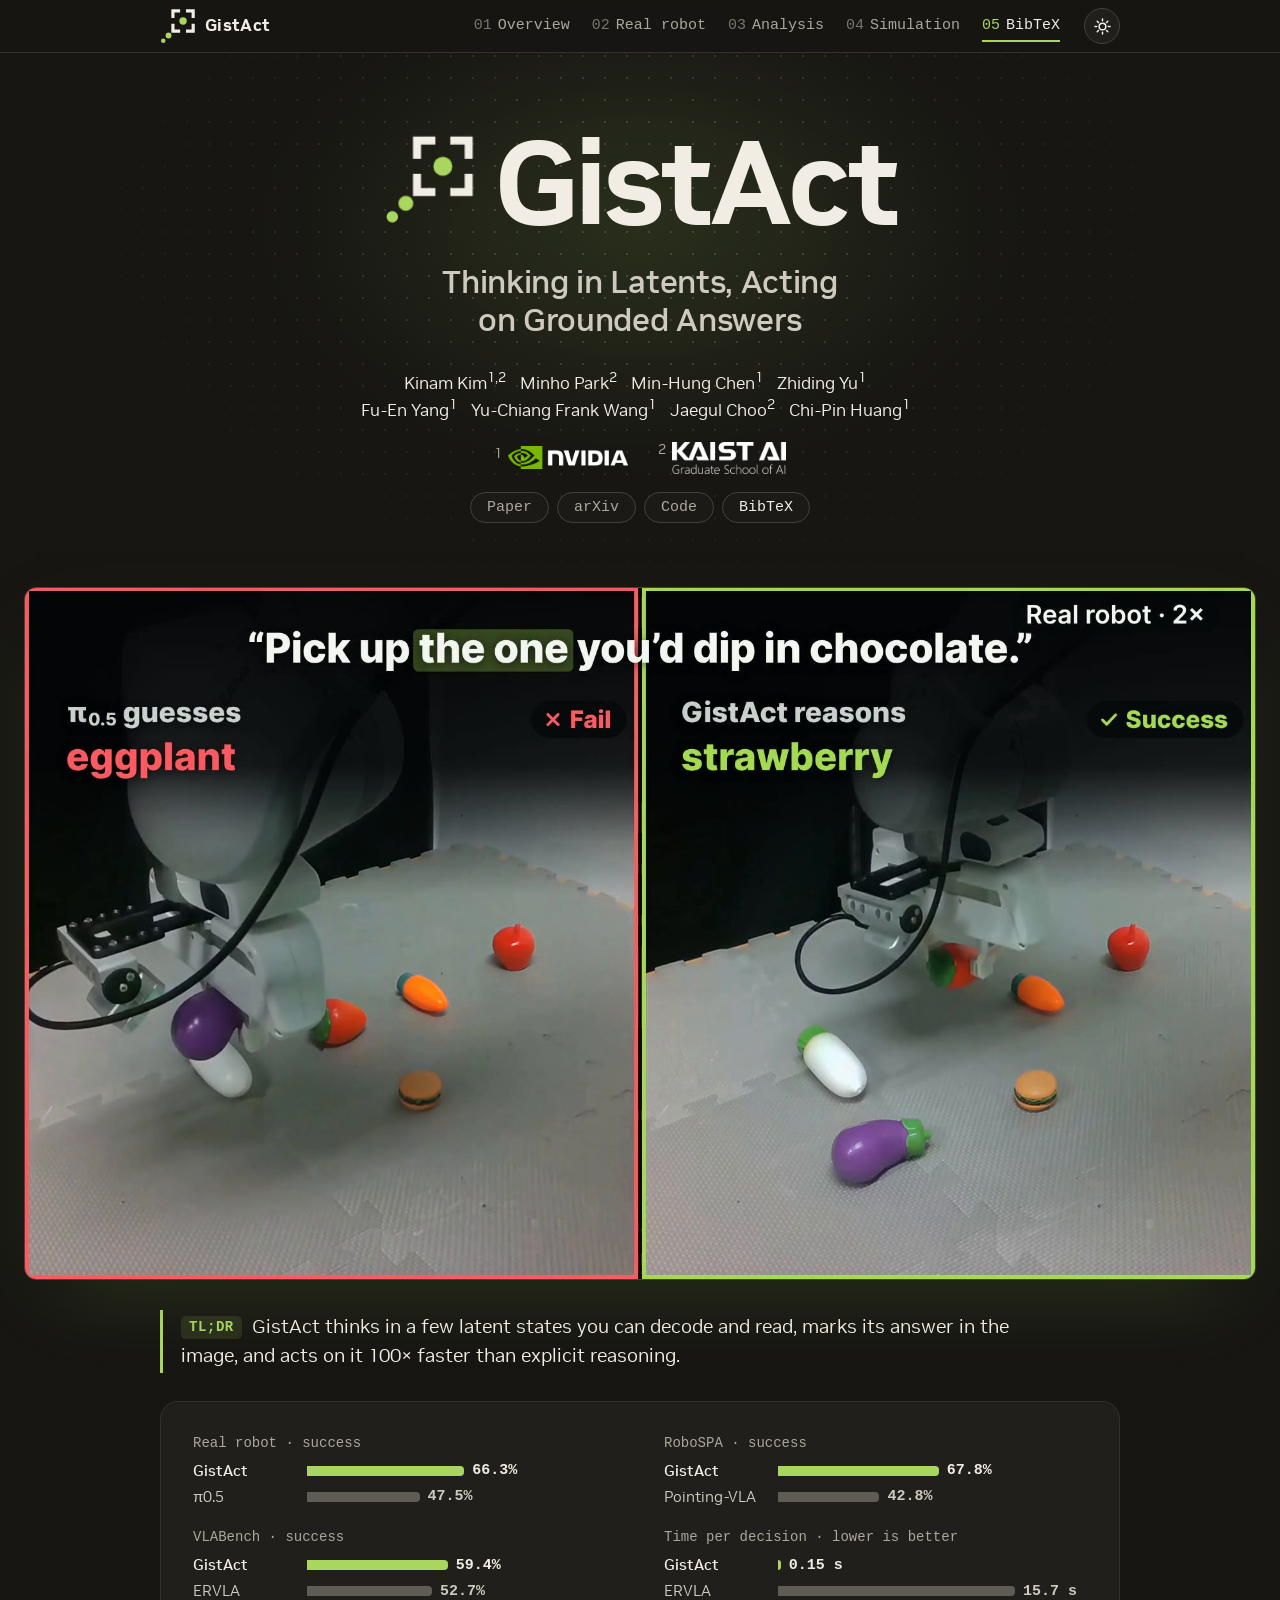
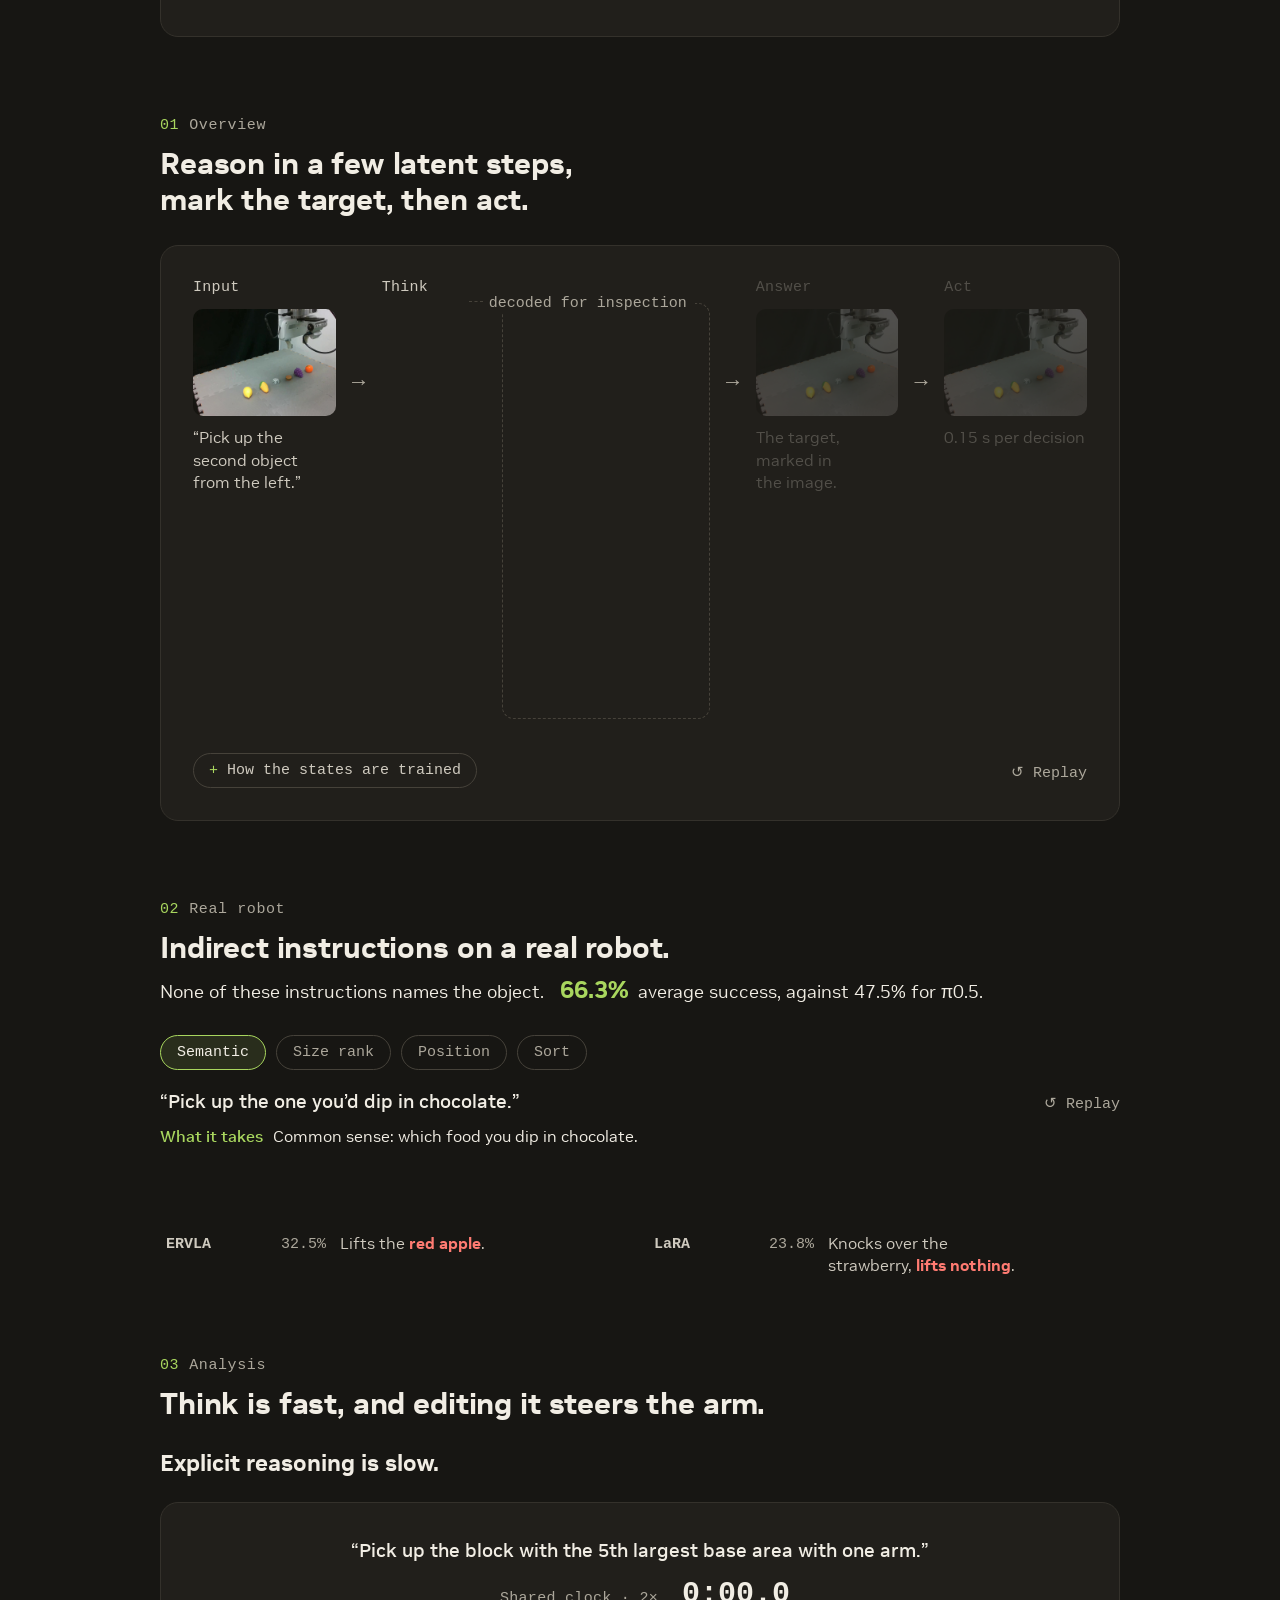
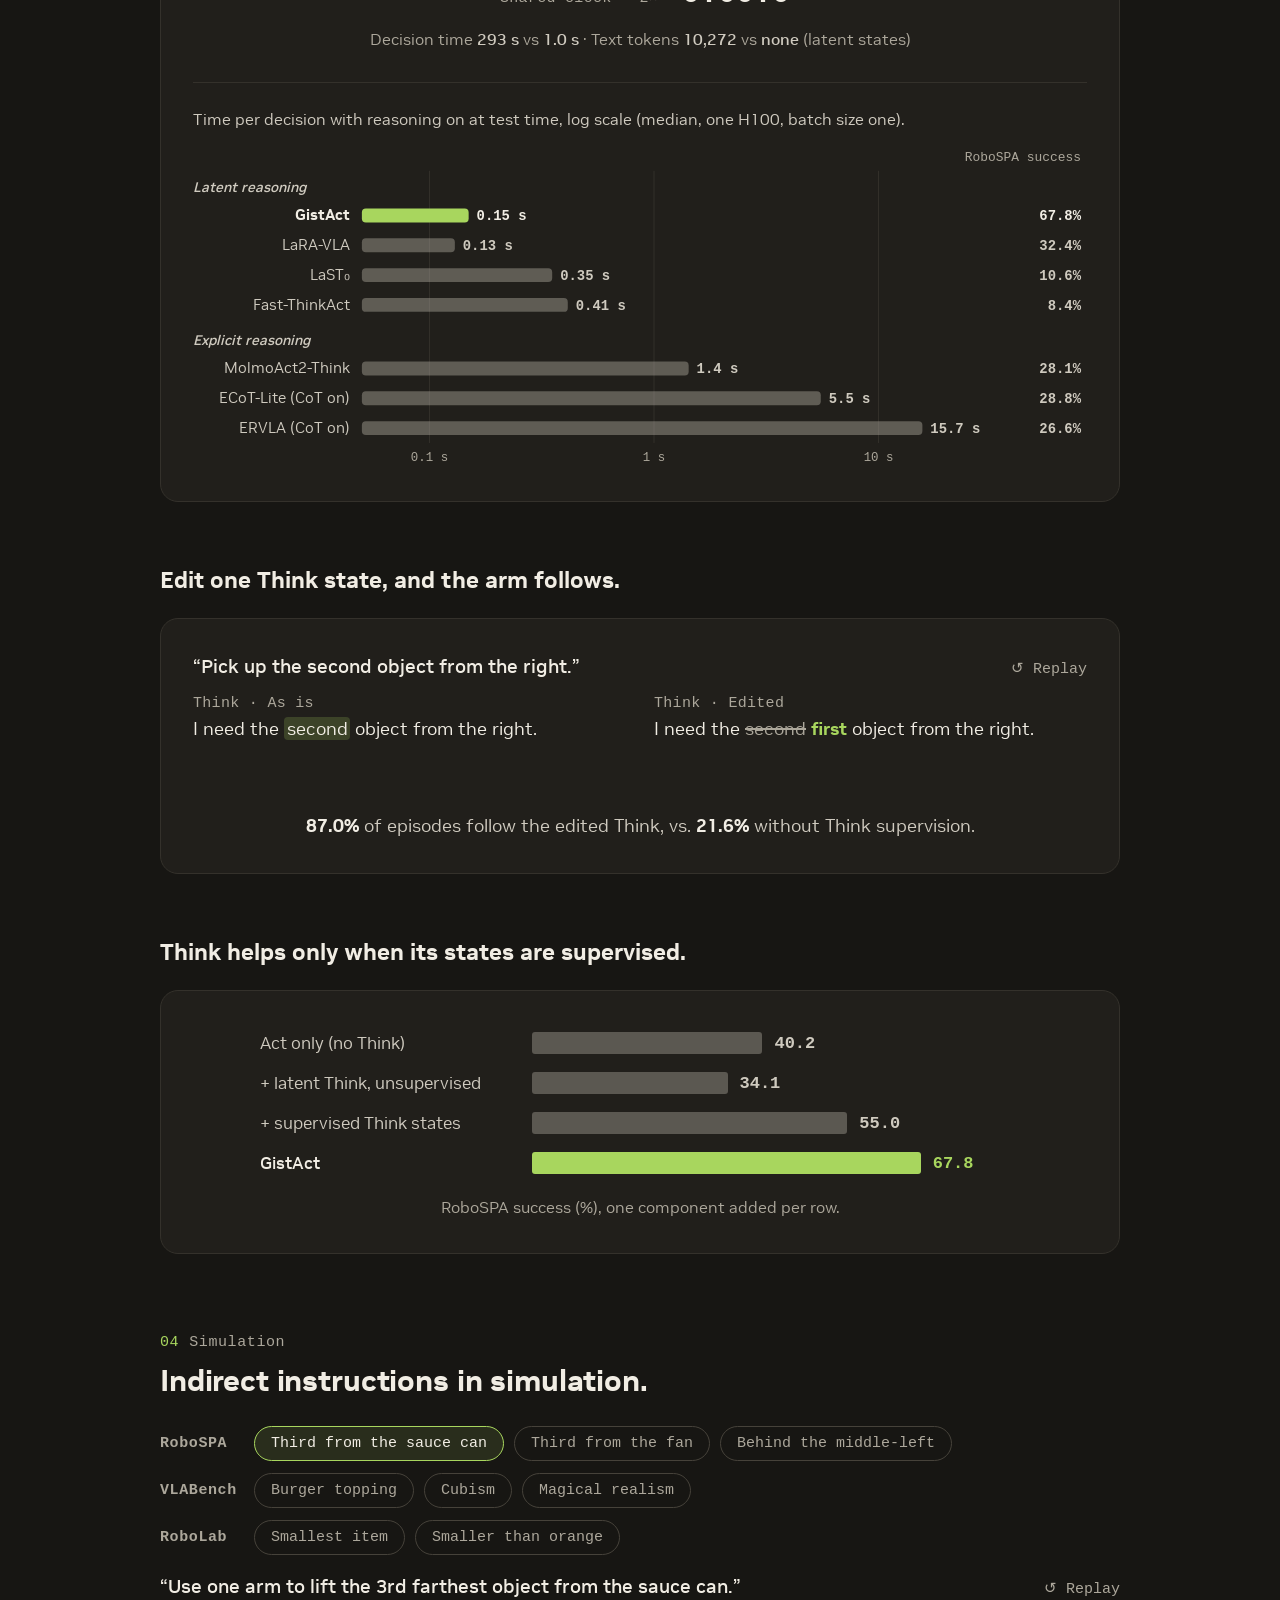
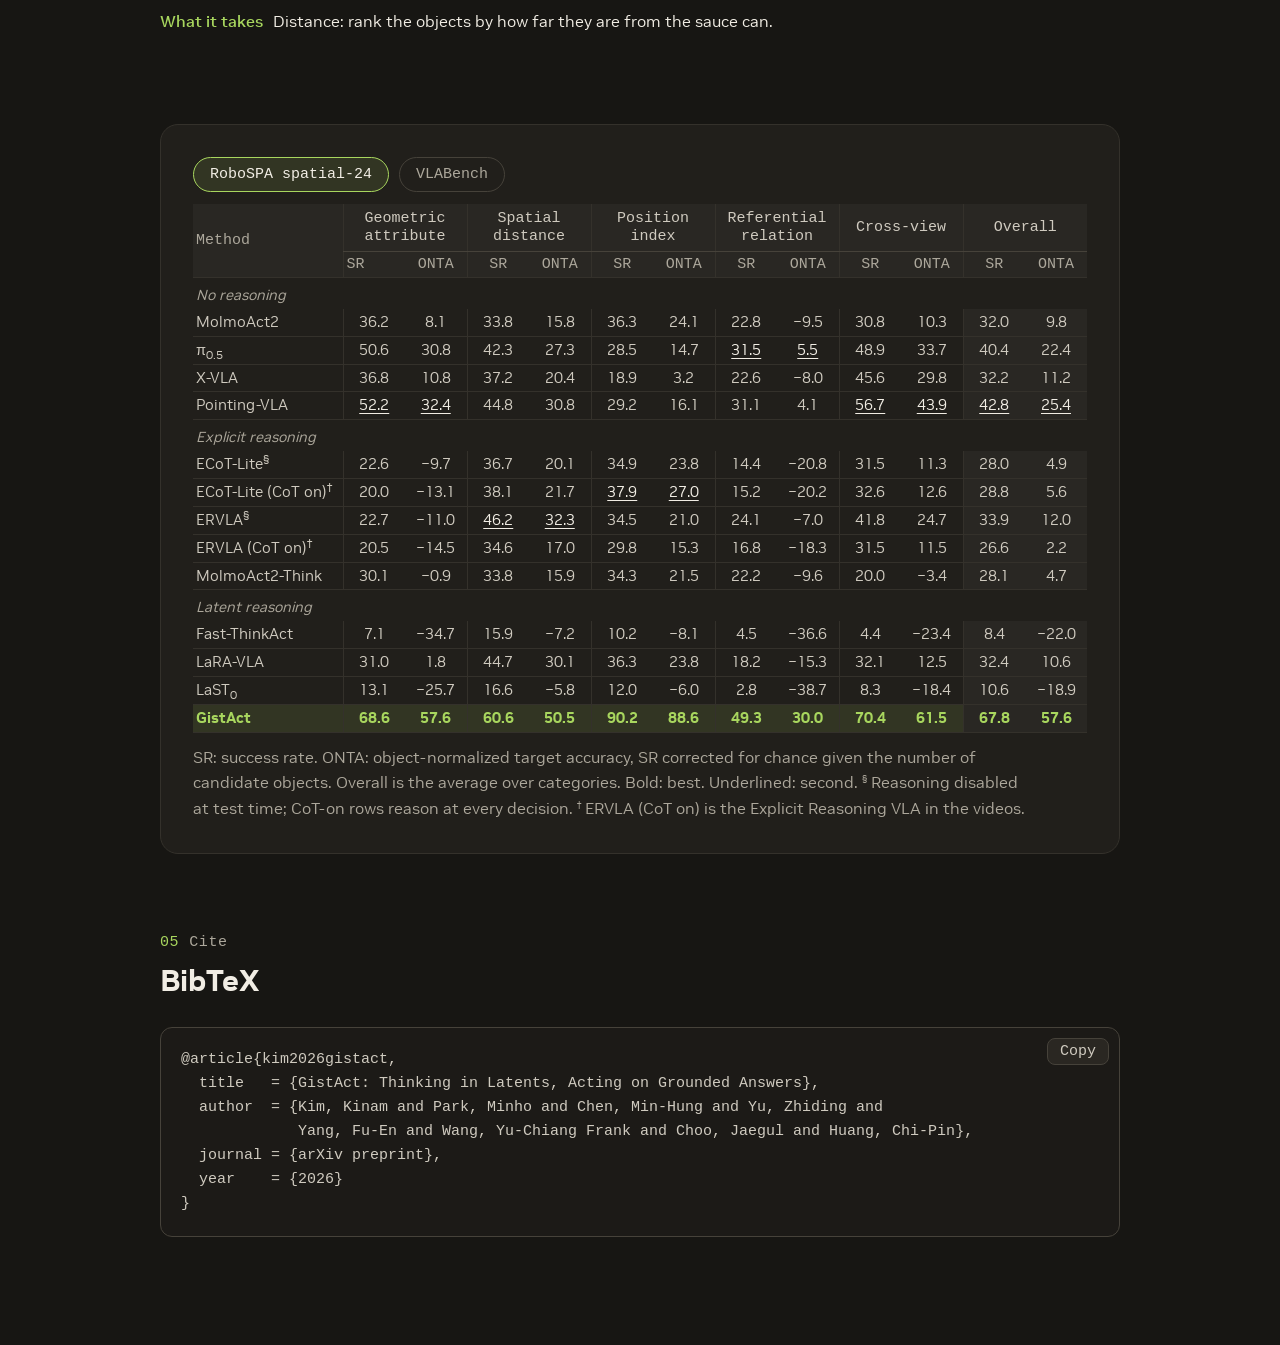
==== index.html @ 5b2f6d0b "Update dev site Co-Authored-By: Claude Opus 5.5 <noreply@anthropic.com> Claude-Session: https://clau" ====
<!DOCTYPE html>
<meta charset="utf-8">
<html lang="en">
<head>
<meta name="robots" content="noindex, nofollow">
<meta name="viewport" content="width=device-width, initial-scale=1">
<title>GistAct: Thinking in Latents, Acting on Grounded Answers</title>
<meta name="description" content="GistAct works out hard instructions in a few supervised latent states, ends on an answer drawn in the image, and acts on it at the speed of a plain policy.">
<meta name="theme-color" content="#171613">
<script>try{document.documentElement.dataset.theme=localStorage.getItem('gistact-theme')==='light'?'light':'dark'}catch(e){document.documentElement.dataset.theme='dark'}</script>
<link rel="stylesheet" href="static/css/style.css?v=5ebc9e1">
<script src="static/js/theme_toggle.js?v=5ebc9e1"></script>
</head>
<body>
<a class="skip" href="#main">Skip to content</a>

<nav class="nav" aria-label="Sections">
  <div class="wrap">
    <a class="brand" href="#top"><svg class="gm" width="24" height="24" viewBox="0 0 32 32" aria-hidden="true"><circle cx="2.9" cy="29.1" r="2" style="fill:var(--acc)"/><circle cx="7.6" cy="24.4" r="2.6" style="fill:var(--acc)"/><path d="M11.5 7.5v-5h5M24.5 2.5h5v5M29.5 15.5v5h-5M16.5 20.5h-5v-5" fill="none" stroke="currentColor" stroke-width="2.8" stroke-linecap="square"/><circle cx="20.5" cy="11.5" r="3.3" style="fill:var(--acc)"/></svg><span>GistAct</span></a>
    <div class="links">
      <a href="#overview"><i>01</i>Overview</a>
      <a href="#real"><i>02</i>Real<span class="xl"> robot</span></a>
      <a href="#analysis"><i>03</i>Analysis</a>
      <a href="#sim"><i>04</i>Sim<span class="xl">ulation</span></a>
      <a href="#bibtex"><i>05</i>BibTeX</a>
    </div>
    <button class="tt" type="button" data-theme-toggle aria-label="Switch to light mode">
      <svg class="sun" viewBox="0 0 24 24" aria-hidden="true"><circle cx="12" cy="12" r="4.2"/><path d="M12 2.5v2.2M12 19.3v2.2M2.5 12h2.2M19.3 12h2.2M5.3 5.3l1.6 1.6M17.1 17.1l1.6 1.6M5.3 18.7l1.6-1.6M17.1 6.9l1.6-1.6"/></svg>
      <svg class="moon" viewBox="0 0 24 24" aria-hidden="true"><path d="M20.2 14.6A8.4 8.4 0 0 1 9.4 3.8a8.4 8.4 0 1 0 10.8 10.8z"/></svg>
    </button>
  </div>
</nav>

<main id="main">
<header class="hero" id="top">
  <div class="wrap">
    <h1><span class="wm"><svg class="hm" viewBox="0 0 32 32" aria-hidden="true"><circle class="d1" cx="2.9" cy="29.1" r="2"/><circle class="d2" cx="7.6" cy="24.4" r="2.6"/><path class="bx" d="M11.5 7.5v-5h5M24.5 2.5h5v5M29.5 15.5v5h-5M16.5 20.5h-5v-5"/><circle class="d3" cx="20.5" cy="11.5" r="3.3"/></svg>GistAct</span><span class="st">Thinking in Latents, Acting on Grounded Answers</span></h1>
    <p class="authors"><span>Kinam Kim<sup>1,2</sup></span> <span>Minho Park<sup>2</sup></span> <span>Min-Hung Chen<sup>1</sup></span> <span>Zhiding Yu<sup>1</sup></span> <span>Fu-En Yang<sup>1</sup></span> <span>Yu-Chiang Frank Wang<sup>1</sup></span> <span>Jaegul Choo<sup>2</sup></span> <span>Chi-Pin Huang<sup>1</sup></span></p>
    <div class="meta">
    <div class="affils">
      <span class="il"><sup>1</sup><img class="nv lg-l" src="static/img/logos/nvidia.png" alt="NVIDIA"><img class="nv lg-d" src="static/img/logos/nvidia_dark.png" alt="NVIDIA"></span><span class="il"><sup>2</sup><img class="ka lg-l" src="static/img/logos/kaist_ai.png" alt="KAIST AI"><img class="ka lg-d" src="static/img/logos/kaist_ai_dark.png" alt="KAIST AI"></span>
    </div>
    <div class="pills">
      <span class="pill off" title="Available with the paper">Paper</span>
      <span class="pill off" title="Available with the paper">arXiv</span>
      <span class="pill off" title="Available with the code">Code</span>
      <a class="pill" href="#bibtex">BibTeX</a>
    </div>
    </div>
  </div>
</header>

<div class="wrap wide tz">
  <div class="teaser">
    <video id="teaser" muted loop playsinline preload="metadata" poster="static/media/teaser.jpg?v=5ebc9e1" aria-label="Overview video"><source src="static/media/teaser.mp4?v=5ebc9e1" type="video/mp4"></video>
  </div>
</div>
<div class="wrap">
  <p class="tzcap">On a real robot and in three simulators, GistAct finds the right object even when the instruction never names it.</p>
  <p class="tldr"><span class="tl">TL;DR</span>GistAct thinks in a few latent states you can decode and read, marks its answer in the image, and acts on it 100× faster than explicit reasoning.</p>
  <div class="stats card" role="group" aria-label="Main results">
    <figure class="sm"><figcaption>Real robot · success</figcaption>
      <div class="br me" style="--f:0.663" title="GistAct: 66.3%"><span>GistAct</span><i></i><b>66.3%</b></div>
      <div class="br" style="--f:0.475" title="π0.5: 47.5%"><span>π0.5</span><i></i><b>47.5%</b></div>
    </figure>
    <figure class="sm"><figcaption>RoboSPA · success</figcaption>
      <div class="br me" style="--f:0.678" title="GistAct: 67.8%"><span>GistAct</span><i></i><b>67.8%</b></div>
      <div class="br" style="--f:0.428" title="Pointing-VLA: 42.8%"><span>Pointing-VLA</span><i></i><b>42.8%</b></div>
    </figure>
    <figure class="sm"><figcaption>VLABench · success</figcaption>
      <div class="br me" style="--f:0.594" title="GistAct: 59.4%"><span>GistAct</span><i></i><b>59.4%</b></div>
      <div class="br" style="--f:0.527" title="ERVLA: 52.7%"><span>ERVLA</span><i></i><b>52.7%</b></div>
    </figure>
    <figure class="sm"><figcaption>Time per decision · lower is better</figcaption>
      <div class="br me" style="--f:0.012" title="GistAct: 0.15 s"><span>GistAct</span><i></i><b>0.15&nbsp;s</b></div>
      <div class="br" style="--f:1.000" title="ERVLA: 15.7 s"><span>ERVLA</span><i></i><b>15.7&nbsp;s</b></div>
    </figure>
  </div>
</div>

<section id="overview">
  <div class="wrap">
    <div class="head rv">
      <p class="eyebrow"><i>01</i>Overview</p>
      <h2>Reason in a few latent steps, mark the target, then act.</h2>
    </div>
    <div class="card">
    <div class="fig rv" id="fig"></div>
    <details class="more figcap rv"><summary>How the states are trained</summary><div class="train" id="trainFig"></div></details>
    </div>
  </div>
</section>

<section id="real">
  <div class="wrap">
    <div class="head rv">
      <p class="eyebrow"><i>02</i>Real robot</p>
      <h2>Indirect instructions on a real robot.</h2>
      <p class="cue">None of these instructions names the object. <span class="num"><b>66.3%</b> average success, against 47.5% for π0.5.</span></p>
    </div>
    <div class="tabs rv" id="realTabs" role="tablist" aria-label="Instruction type"></div>
    <div class="rv" id="realPlayer"></div>
  </div>
</section>

<section id="analysis">
  <div class="wrap">
    <div class="head rv">
      <p class="eyebrow"><i>03</i>Analysis</p>
      <h2>Think is fast, and editing it steers the arm.</h2>
    </div>
    <div class="sub" id="speed">
      <div class="head rv"><h3>Explicit reasoning is slow.</h3></div>
      <div class="card"><div class="race rv" id="race"></div>
        <div class="chartblk rv"><p class="chcap">Time per decision with reasoning on at test time, log scale (median, one H100, batch size one).</p><div id="latChart"></div></div></div>
    </div>
    <div class="sub" id="steer">
      <div class="head rv"><h3>Edit one Think state, and the arm follows.</h3></div>
      <div class="card">
      <div class="rv" id="steerPlayer"></div>
      <p class="stat rv"><b>87.0%</b> of episodes follow the edited Think, vs. <b>21.6%</b> without Think supervision.</p>
      </div>
    </div>
    <div class="sub" id="ablate">
      <div class="head rv"><h3>Think helps only when its states are supervised.</h3></div>
      <div class="card"><figure class="abl rv">
        <div class="ar"><span>Act only (no Think)</span><i style="--v:40.2"></i><b>40.2</b></div>
        <div class="ar"><span>+ latent Think, unsupervised</span><i style="--v:34.1"></i><b>34.1</b></div>
        <div class="ar"><span>+ supervised Think states</span><i style="--v:55.0"></i><b>55.0</b></div>
        <div class="ar me"><span>GistAct</span><i style="--v:67.8"></i><b>67.8</b></div>
        <figcaption>RoboSPA success (%), one component added per row.</figcaption>
      </figure></div>
    </div>
  </div>
</section>

<section id="sim">
  <div class="wrap">
    <div class="head rv">
      <p class="eyebrow"><i>04</i>Simulation</p>
      <h2>Indirect instructions in&nbsp;simulation.</h2>
    </div>
    <div class="tabs rv" id="simTabs" role="tablist" aria-label="Benchmark"></div>
    <div class="rv" id="simPlayer"></div>
    <div class="tablewrap card rv" id="simTable"></div>
  </div>
</section>

<section id="bibtex">
  <div class="wrap">
    <div class="head"><p class="eyebrow"><i>05</i>Cite</p><h2>BibTeX</h2></div>
    <div class="bibbox"><button class="copy" id="copyBib" type="button">Copy</button>
<pre id="bib">@article{kim2026gistact,
  title   = {GistAct: Thinking in Latents, Acting on Grounded Answers},
  author  = {Kim, Kinam and Park, Minho and Chen, Min-Hung and Yu, Zhiding and
             Yang, Fu-En and Wang, Yu-Chiang Frank and Choo, Jaegul and Huang, Chi-Pin},
  journal = {arXiv preprint},
  year    = {2026}
}</pre></div>
  </div>
</section>
</main>


<script src="static/js/data.js?v=5ebc9e1"></script>
<script src="static/js/think.js?v=5ebc9e1" onerror="void 0"></script>
<script src="static/js/real_v2.js?v=5ebc9e1" onerror="void 0"></script>
<script src="static/js/real_baselines.js?v=5ebc9e1" onerror="void 0"></script>
<script src="static/js/edit_v2.js?v=5ebc9e1" onerror="void 0"></script>
<script src="static/js/grasp.js?v=5ebc9e1" onerror="void 0"></script>
<script src="static/js/real_fr3.js?v=5ebc9e1" onerror="void 0"></script>
<script src="static/js/robolab_lb.js?v=5ebc9e1" onerror="void 0"></script>
<script src="static/js/sim_v2.js?v=5ebc9e1" onerror="void 0"></script>
<script src="static/js/race_v3.js?v=5ebc9e1" onerror="void 0"></script>
<script src="static/js/extras.js?v=5ebc9e1" onerror="void 0"></script>
<script src="static/js/main.js?v=5ebc9e1"></script>
</body>
</html>
---- static/css/style.css ----
@font-face {
  font-family: "NVIDIA Sans";
  src: url(../fonts/NVIDIASans_Rg.woff) format("woff");
  font-weight: 400;
  font-display: swap;
}
@font-face {
  font-family: "NVIDIA Sans";
  src: url(../fonts/NVIDIASans_Md.woff) format("woff");
  font-weight: 500 600;
  font-display: swap;
}
@font-face {
  font-family: "NVIDIA Sans";
  src: url(../fonts/NVIDIASans_Bd.woff) format("woff");
  font-weight: 700 900;
  font-display: swap;
}
:root {
  color-scheme: dark;
  --bg:#171613;
  --bg2:#1c1a17;
  --panel:#211f1b;
  --panel2:#2a2722;
  --line:#34312b;
  --line2:#46423a;
  --text:#f1ede4;
  --text2:#cfcabf;
  --muted:#aca79b;
  --dim:#7a766d;
  --acc:#a8d65e;
  --acc-ink:#0f1600;
  --acc-soft:rgba(168,214,94,.12);
  --mark:#a8d65e;
  --bad:#ff7b72;
  --bad-ink:#1f0705;
  --navbg:rgba(23,22,19,.9);
  --me-solid:#242a1b;
  --ov:rgba(255,255,255,.035);
  --kline:#cfcabf;
  --sans:"NVIDIA Sans",-apple-system,BlinkMacSystemFont,"Segoe UI",Roboto,Arial,sans-serif;
  --mono:ui-monospace,SFMono-Regular,Menlo,Consolas,monospace;
  --wrap:960px;
  --r:12px;
}
:root[data-theme=light] {
  color-scheme: light;
  --bg:#faf7f0;
  --bg2:#f4f0e6;
  --panel:#ffffff;
  --panel2:#f4f0e6;
  --line:#e6e1d5;
  --line2:#d5cfc0;
  --text:#141414;
  --text2:#3e3b35;
  --muted:#5a574f;
  --dim:#736e66;
  --acc:#2e6b1b;
  --acc-ink:#ffffff;
  --acc-soft:rgba(46,107,27,.10);
  --mark:#7cc23a;
  --bad:#b3261e;
  --bad-ink:#ffffff;
  --navbg:rgba(250,247,240,.9);
  --me-solid:#eaf0e2;
  --ov:rgba(20,20,20,.035);
  --kline:#5a574f;
}
:root:not([data-theme=light]) .lg-l,
:root[data-theme=light] .lg-d {
  display: none !important;
}
.tt {
  flex: none;
  width: 36px;
  height: 36px;
  border-radius: 50%;
  display: grid;
  place-items: center;
  cursor: pointer;
  background: var(--panel);
  color: var(--text);
  border: 1px solid var(--line2);
  padding: 0;
}
.tt:hover {
  border-color: var(--acc);
}
.tt svg {
  width: 19px;
  height: 19px;
  fill: none;
  stroke: currentColor;
  stroke-width: 1.9;
  stroke-linecap: round;
  stroke-linejoin: round;
}
:root[data-theme=light] .tt .sun,
:root:not([data-theme=light]) .tt .moon {
  display: none;
}
* {
  box-sizing: border-box;
}
html {
  scroll-behavior: smooth;
  background: var(--bg);
  scroll-padding-top: 64px;
}
body {
  margin: 0;
  background: var(--bg);
  color: var(--text);
  font: 400 17px/1.6 var(--sans);
  -webkit-font-smoothing: antialiased;
}
a {
  color: var(--acc);
  text-decoration: none;
}
a:hover {
  text-decoration: underline;
}
img,
video {
  display: block;
  max-width: 100%;
}
sup {
  font-size: .62em;
  line-height: 0;
}
.authors sup,
.affils sup {
  font-size: 14px;
}
button {
  font-family: inherit;
  cursor: pointer;
}
h1,
h2,
h3,
summary,
.instr q,
.ibeat q {
  text-wrap: balance;
}
p,
li {
  text-wrap: pretty;
}
.q,
.dz span,
.tsrc span,
.tsrc q,
.tg small,
.tile p,
.tnote,
.dout,
.sout,
.stat,
.head p,
.tfoot {
  text-wrap: balance;
}
:focus-visible {
  outline: 2px solid var(--acc);
  outline-offset: 2px;
}
::selection {
  background: color-mix(in srgb, var(--acc) 28%, transparent);
}
.wrap {
  max-width: calc(var(--wrap) + 48px);
  margin: 0 auto;
  padding: 0 24px;
}
.skip {
  position: absolute;
  left: -999px;
  top: 8px;
  z-index: 100;
  background: var(--panel);
  color: var(--text);
  padding: 8px 12px;
  border-radius: 8px;
}
.skip:focus {
  left: 16px;
}
.lab {
  font: 500 15px/1.3 var(--mono);
  letter-spacing: .02em;
  color: var(--muted);
}
.nav {
  position: sticky;
  top: 0;
  z-index: 50;
  background: var(--navbg);
  backdrop-filter: blur(10px);
  -webkit-backdrop-filter: blur(10px);
  border-bottom: 1px solid var(--line);
}
.nav .wrap {
  display: flex;
  align-items: center;
  gap: 24px;
  height: 52px;
}
.nav .brand {
  display: flex;
  align-items: center;
  gap: 9px;
  font-weight: 700;
  color: var(--text);
  letter-spacing: .02em;
  white-space: nowrap;
}
.nav .brand .gm {
  display: block;
  flex: none;
}
.nav .links {
  display: flex;
  gap: 22px;
  margin-left: auto;
  overflow-x: auto;
  scrollbar-width: none;
}
.nav .links::-webkit-scrollbar {
  display: none;
}
.nav .links a {
  font: 500 15px var(--mono);
  color: var(--muted);
  white-space: nowrap;
  padding: 6px 0;
  border-bottom: 2px solid transparent;
}
.nav .links a i {
  font-style: normal;
  color: var(--dim);
  margin-right: 6px;
}
.nav .links a:hover,
.nav .links a.on {
  color: var(--text);
  text-decoration: none;
}
.nav .links a.on {
  border-bottom-color: var(--acc);
}
.nav .links a.on i {
  color: var(--acc);
}
.hero {
  padding: 22px 0 0;
}
.hero h1 {
  font-size: clamp(24px, 2.3vw, 32px);
  line-height: 1.15;
  font-weight: 700;
  letter-spacing: -.01em;
  margin: 0 0 8px;
}
.acc {
  color: var(--acc);
}
.authors {
  margin: 0;
  font-size: 16px;
  color: var(--text);
  text-wrap: balance;
}
.authors span {
  white-space: nowrap;
  margin-right: 10px;
}
.meta {
  display: flex;
  flex-wrap: wrap;
  align-items: center;
  justify-content: space-between;
  gap: 12px 24px;
  margin: 14px 0 0;
}
.affils {
  display: flex;
  flex-wrap: wrap;
  align-items: center;
  gap: 8px 30px;
  color: var(--muted);
  font-size: 16px;
}
.affils .il {
  display: flex;
  align-items: center;
  gap: 6px;
}
.affils .il sup {
  line-height: 1;
  align-self: flex-start;
}
.affils img {
  display: block;
  width: auto;
}
.affils .nv {
  height: 23px;
}
.affils .ka {
  height: 32px;
}
.pills {
  display: flex;
  flex-wrap: wrap;
  gap: 8px;
}
.pill {
  display: inline-flex;
  align-items: center;
  gap: 6px;
  padding: 6px 16px;
  border-radius: 999px;
  border: 1px solid var(--line2);
  color: var(--text);
  font: 500 15px var(--mono);
  background: var(--bg2);
}
.pill:hover {
  border-color: var(--acc);
  text-decoration: none;
}
.pill.off {
  color: var(--muted);
}
.pill small {
  font-size: 15px;
  color: var(--dim);
}
.teaser {
  border-radius: var(--r);
  overflow: hidden;
  background: #000;
  aspect-ratio: 16/9;
  border: 1px solid var(--line2);
}
.teaser video {
  width: 100%;
  height: 100%;
  object-fit: cover;
}
.tz {
  margin-top: 48px;
}
section {
  padding: 80px 0 0;
}
#bibtex {
  padding-bottom: 96px;
}
.head {
  position: relative;
  margin: 0 0 28px;
  max-width: 760px;
}
#real .head,
#real .head p.cue {
  max-width: none;
}
.eyebrow {
  margin: 0 0 12px;
  font: 500 15px var(--mono);
  color: var(--muted);
  letter-spacing: .04em;
}
.eyebrow i {
  font-style: normal;
  color: var(--acc);
  margin-right: 10px;
}
.head h2 {
  font-size: clamp(24px, 2.6vw, 30px);
  line-height: 1.18;
  font-weight: 700;
  letter-spacing: -.005em;
  margin: 0 0 12px;
}
.head p:not(.eyebrow) {
  margin: 0;
  color: var(--text2);
  font-size: 17px;
  max-width: 65ch;
}
.head .num {
  display: inline-block;
  margin-left: .6em;
  color: var(--text);
}
.head .num b {
  font-size: 24px;
  line-height: 1;
  color: var(--acc);
  margin-right: 4px;
}
.head h3 {
  font-size: clamp(20px, 2vw, 23px);
  line-height: 1.25;
  font-weight: 700;
  margin: 0;
}
.sub {
  margin-top: 0;
}
.sub + .sub {
  margin-top: 64px;
}
.sub .head {
  margin-bottom: 24px;
}
.rv {
  opacity: 0;
  transform: translateY(14px);
  transition: opacity .6s ease-out, transform .6s ease-out;
}
.rv.in {
  opacity: 1;
  transform: none;
}
.vbox {
  position: relative;
  border-radius: var(--r);
  overflow: hidden;
  background: #000;
  aspect-ratio: var(--ar,4/3);
  border: 1px solid var(--line2);
}
.vbox video {
  width: 100%;
  height: 100%;
  object-fit: cover;
}
.vbox canvas {
  position: absolute;
  inset: 0;
  width: 100%;
  height: 100%;
  pointer-events: none;
}
.vbox .tag {
  position: absolute;
  left: 10px;
  top: 10px;
  font: 500 15px/1 var(--mono);
  padding: 6px 9px;
  border-radius: 6px;
  background: rgba(0, 0, 0, .62);
  color: #fff;
}
.vbox .tag.me {
  color: var(--mark);
}
.vbox .tag b {
  color: #fff;
  font-weight: 600;
  margin-left: 6px;
}
.vbox .tag.spd {
  left: auto;
  top: auto;
  right: 10px;
  bottom: 10px;
  color: #fff;
}
.vbox .bar {
  position: absolute;
  inset: 0;
  z-index: 1;
  cursor: pointer;
  touch-action: pan-y;
}
.vbox .bar::after {
  content: "";
  position: absolute;
  left: 0;
  right: 0;
  bottom: 0;
  height: 5px;
  background:
    linear-gradient(
      to right,
      var(--mark) calc(var(--p,0)*100%),
      rgba(255, 255, 255, .35) 0);
  opacity: 0;
  transition: opacity .2s;
}
@media (hover: hover) {
  .vbox:hover .bar::after,
  .vbox .bar:focus-visible::after {
    opacity: 1;
  }
}
.vbox {
  transition: border-color .3s, box-shadow .3s;
}
.vbox.oc-ok,
.tile .vbox.oc-ok {
  border-color: var(--acc);
  box-shadow: 0 0 0 1px var(--acc);
}
.vbox.oc-bad,
.tile .vbox.oc-bad {
  border-color: var(--bad);
  box-shadow: 0 0 0 1px var(--bad);
}
.ocb {
  position: absolute;
  right: 8px;
  top: 8px;
  z-index: 2;
  display: flex;
  align-items: center;
  gap: 5px;
  padding: 4px 9px;
  border-radius: 999px;
  font: 600 14px/1 var(--sans);
  letter-spacing: .01em;
  background: var(--acc);
  color: var(--acc-ink);
  box-shadow: 0 1px 6px rgba(0, 0, 0, .3);
  opacity: 0;
  transform: scale(.85);
  transition: opacity .3s, transform .3s;
  pointer-events: none;
}
.ocb.bad {
  background: var(--bad);
  color: var(--bad-ink);
}
.ocb i {
  font-style: normal;
  font-weight: 700;
}
.vbox.oc-ok .ocb.ok,
.vbox.oc-bad .ocb.bad {
  opacity: 1;
  transform: none;
}
.tile .ocb {
  font-size: 13px;
  padding: 3px 8px;
  right: 6px;
  top: 6px;
}
@media (max-width: 560px) {
  .lane .ocb {
    font-size: 13px;
    padding: 3px 7px;
    right: 6px;
    top: 6px;
  }
}
.tablewrap[hidden] {
  display: none;
}
.tzcap {
  display: none;
}
@media (max-width: 600px) {
  .tzcap {
    display: block;
    margin: 10px 0 0;
    font-size: 16px;
    line-height: 1.45;
    color: var(--text2);
    text-wrap: balance;
  }
}
.vbox.missing,
.tile:has(.vbox.missing),
.lane:has(.vbox.missing) {
  display: none;
}
.instr {
  display: flex;
  align-items: baseline;
  gap: 14px;
  font-size: 19px;
  margin: 0 0 12px;
  color: var(--text);
}
.instr q {
  flex: 1 1 auto;
  min-width: 0;
}
.instr q {
  quotes: "\201c" "\201d";
}
.pgrid {
  display: grid;
  grid-template-columns: minmax(0, 1fr);
  grid-template-areas: "vid" "pan";
  gap: 22px 28px;
  align-items: start;
}
.pgrid > .vbox {
  grid-area: vid;
  width: 100%;
  max-width: 580px;
  justify-self: center;
}
.pgrid {
  position: relative;
}
.instr q {
  font-weight: 500;
}
.ibeat {
  position: absolute;
  display: flex;
  align-items: center;
  justify-content: center;
  pointer-events: none;
  opacity: 0;
  z-index: 3;
}
.ibeat::before {
  content: "";
  position: absolute;
  left: 0;
  right: 0;
  top: 50%;
  height: max(34%, 120px);
  transform: translateY(-50%);
  background:
    linear-gradient(
      to bottom,
      rgba(0, 0, 0, 0),
      rgba(0, 0, 0, .56) 26%,
      rgba(0, 0, 0, .56) 74%,
      rgba(0, 0, 0, 0));
  opacity: var(--band,1);
  border-radius: var(--r);
}
.ibeat q {
  position: relative;
  display: block;
  max-width: 96%;
  margin: 0;
  text-align: center;
  color: #fff;
  font-size: 30px;
  font-weight: 700;
  line-height: 1.3;
  letter-spacing: -.01em;
  text-wrap: balance;
  quotes: "\201c" "\201d";
  text-shadow: 0 1px 14px rgba(0, 0, 0, .45);
  transform-origin: 50% 50%;
}
.vbox > .ibeat {
  left: 0;
  top: 0;
  width: 100%;
  height: 100%;
}
.col2 .ibeat q {
  font-size: 24px;
}
.panel {
  grid-area: pan;
  display: flex;
  flex-direction: column;
  gap: 0;
  min-width: 0;
}
.strip {
  grid-area: strip;
  display: grid;
  grid-template-columns: repeat(3, minmax(0, 1fr));
  gap: 14px;
}
.tile .vbox {
  border-color: var(--line);
  aspect-ratio: 16/10;
}
.tile video {
  object-position: 50% 85%;
}
.tile .tag.spd {
  display: none;
}
.panel .strip {
  grid-template-columns: repeat(3, minmax(0, 1fr));
  gap: 20px;
  margin: 0;
}
.panel .strip.n1 {
  grid-template-columns: minmax(0, 300px);
}
.tile .nm {
  display: flex;
  justify-content: space-between;
  gap: 6px;
  margin: 8px 0 0;
  font: 500 15px var(--mono);
  color: var(--text2);
}
.tile .nm span {
  color: var(--muted);
}
.tile p {
  margin: 2px 0 0;
  color: var(--text2);
  font-size: 16px;
  line-height: 1.4;
}
.prow {
  display: flex;
  align-items: baseline;
  justify-content: space-between;
  gap: 12px;
  flex-wrap: wrap;
  padding-bottom: 12px;
}
.pgrid > .panel > .prow:only-child {
  padding-bottom: 0;
}
details.more summary {
  cursor: pointer;
  font: 500 15px var(--mono);
  color: var(--text2);
  padding: 8px 15px;
  border: 1px solid var(--line2);
  border-radius: 999px;
  width: max-content;
  list-style: none;
}
details.more summary::-webkit-details-marker {
  display: none;
}
details.more summary::before {
  content: "+ ";
  color: var(--acc);
}
details.more[open] summary::before {
  content: "\2212  ";
}
details.more summary:hover {
  border-color: var(--acc);
}
details.more > p {
  margin: 12px 0 0;
  font-size: 17px;
  color: var(--text2);
  max-width: 820px;
}
.ctl {
  display: flex;
  gap: 16px;
}
.ctl button {
  background: none;
  border: 0;
  color: var(--muted);
  font: 500 15px var(--mono);
  padding: 4px 0;
}
.ctl button:hover {
  color: var(--text);
}
@media (min-width: 761px) {
  .pgrid.side {
    grid-template-columns: minmax(0, 1.45fr) minmax(0, 1fr);
    grid-template-areas: "vid pan";
    gap: 0 20px;
  }
  .pgrid.side > .vbox {
    max-width: none;
  }
  .pgrid.side .panel {
    position: relative;
    align-self: stretch;
  }
  .pgrid.side .prow {
    display: none;
  }
  .pgrid.side .strip {
    position: absolute;
    inset: 0;
    grid-template-columns: minmax(0, 1fr);
    grid-template-rows: repeat(3, minmax(0, 1fr));
    gap: 12px;
  }
  .pgrid.side .tile {
    display: grid;
    grid-template-columns: auto minmax(0, 1fr);
    grid-template-rows: auto minmax(0, 1fr);
    column-gap: 12px;
    min-height: 0;
  }
  .pgrid.side .tile .vbox {
    grid-row: span 2;
    height: 100%;
    aspect-ratio: 4/3;
  }
  .pgrid.side .tile .nm {
    margin: 0;
    gap: 10px;
  }
  .pgrid.side .tile p {
    margin-top: 4px;
  }
}
.bub {
  position: absolute;
  left: 8px;
  top: 8px;
  z-index: 2;
  max-width: min(62%, 460px);
  background: rgba(13, 16, 17, .86);
  border: 2px solid var(--mark);
  border-radius: 24px;
  padding: 11px 18px;
  pointer-events: none;
  opacity: 0;
  box-shadow: 0 4px 18px rgba(0, 0, 0, .35);
}
.bub .typing {
  position: absolute;
  inset: 0;
  display: flex;
  align-items: center;
  justify-content: center;
  gap: 7px;
  opacity: 0;
}
.bub .typing i {
  width: 9px;
  height: 9px;
  border-radius: 50%;
  background: var(--mark);
  animation: tdot 1s infinite;
}
.bub .typing i:nth-child(2) {
  animation-delay: .15s;
}
.bub .typing i:nth-child(3) {
  animation-delay: .3s;
}
@keyframes tdot {
  0%, 60%, 100% {
    opacity: .3;
    transform: none;
  }
  30% {
    opacity: 1;
    transform: translateY(-3px);
  }
}
.bub .in {
  display: flex;
  gap: 12px;
  align-items: center;
}
.bub p {
  margin: 2px 0 0;
  font-size: 20px;
  font-weight: 600;
  line-height: 1.3;
  color: #fff;
  text-wrap: balance;
}
.pgrid.duo .bub {
  max-width: min(76%, 310px);
}
.pgrid.duo .bub p {
  font-size: 18px;
}
.pgrid.duo .bub .crop {
  width: 56px;
  height: 56px;
}
.bub s {
  color: var(--text2);
  text-decoration-thickness: 2px;
}
.bub em {
  font-style: normal;
  color: var(--mark);
}
.bub .crop {
  flex: none;
  width: 68px;
  height: 68px;
  border-radius: 50%;
  border: 2px solid var(--mark);
  background-repeat: no-repeat;
}
.vbox .td {
  position: absolute;
  z-index: 2;
  border-radius: 50%;
  background: rgba(13, 16, 17, .86);
  border: 2px solid var(--mark);
  transform: translate(-50%, -50%);
  opacity: 0;
  pointer-events: none;
}
.pgrid.duo {
  grid-template-columns: repeat(2, minmax(0, 460px));
  justify-content: center;
  grid-template-areas: none;
  gap: 10px 28px;
}
.pgrid.duo .panel {
  grid-area: auto;
  grid-column: 1/-1;
}
.pgrid.duo .prow {
  justify-content: flex-end;
}
.pgrid.duo .ctl {
  align-items: center;
}
.pgrid.duo .strip {
  display: grid;
  grid-template-columns: repeat(2, minmax(0, 1fr));
  gap: 12px 28px;
  margin-top: 6px;
}
.pgrid.duo .tile {
  display: grid;
  grid-template-columns: 160px minmax(0, 1fr);
  grid-template-rows: auto 1fr;
  column-gap: 14px;
  align-items: start;
}
.pgrid.duo .tile .vbox {
  grid-row: 1/3;
}
.pgrid.duo .tile p {
  margin: 4px 0 0;
}
@media (max-width: 640px) {
  .pgrid.duo .strip {
    grid-template-columns: 1fr;
  }
  .pgrid.duo .tile {
    grid-template-columns: 44% minmax(0, 1fr);
  }
}
.need {
  margin: -4px 0 14px;
  font-size: 16px;
  line-height: 1.4;
  color: var(--text);
}
.need b {
  color: var(--acc);
  font-weight: 600;
  margin-right: 10px;
}
.dout {
  display: block;
  margin: 10px 0 0;
  font-size: 18px;
  color: var(--text2);
  opacity: 0;
  transition: opacity .4s;
}
.dout.on {
  opacity: 1;
}
.dout.ok {
  color: var(--text);
}
.duo2 {
  position: relative;
  display: grid;
  grid-template-columns: repeat(2, minmax(0, 460px));
  grid-template-rows: auto auto auto;
  justify-content: center;
  gap: 0 28px;
}
.col2 {
  display: grid;
  grid-row: span 3;
  grid-template-rows: subgrid;
  align-content: start;
}
.th1 {
  margin: 0 0 10px;
  font-size: 18px;
  line-height: 1.4;
  color: var(--text);
  align-self: end;
}
.th1 .lab {
  display: block;
  margin-bottom: 2px;
}
.th1 .ln {
  display: block;
  text-wrap: balance;
}
.lane .who .lab {
  white-space: nowrap;
}
.th1 mark {
  background: color-mix(in srgb, var(--acc) 20%, transparent);
  color: var(--text);
  padding: 0 .15em;
  border-radius: 4px;
}
.th1 s {
  color: var(--muted);
  text-decoration-thickness: 2px;
}
.th1 em {
  font-style: normal;
  font-weight: 700;
  color: var(--acc);
}
.sout {
  margin: 10px 0 0;
  font-size: 18px;
  color: var(--text);
  opacity: 0;
  transition: opacity .4s;
}
.sout.on {
  opacity: 1;
}
.ed .sout {
  color: var(--acc);
}
.srep {
  margin-left: auto;
  white-space: nowrap;
  background: none;
  border: 0;
  color: var(--muted);
  font: 500 15px var(--mono);
  padding: 4px 0;
}
.srep:hover {
  color: var(--text);
}
.head p.cue {
  margin: 0 0 8px;
  color: var(--text);
  font-size: 18px;
}
.tabs {
  display: flex;
  gap: 10px;
  margin: 0 0 16px;
  overflow-x: auto;
  scrollbar-width: none;
}
.tabs::-webkit-scrollbar {
  display: none;
}
.tab {
  flex: none;
  background: none;
  border: 1px solid var(--line2);
  border-radius: 999px;
  padding: 8px 16px;
  color: var(--muted);
  font: 500 15px var(--mono);
  white-space: nowrap;
}
.tab:hover {
  color: var(--text);
}
.tab[aria-selected=true] {
  color: var(--text);
  border-color: var(--acc);
  background: var(--acc-soft);
}
.tabs.grouped {
  flex-wrap: wrap;
  overflow: visible;
  column-gap: 28px;
  row-gap: 12px;
}
.tabs.grouped .grp {
  display: flex;
  flex-wrap: wrap;
  align-items: center;
  gap: 10px;
}
.tabs.grouped .gname {
  font: 600 15px var(--mono);
  color: var(--muted);
  letter-spacing: .04em;
  min-width: 84px;
}
@media (max-width: 640px) {
  .tabs.grouped {
    row-gap: 8px;
  }
  .tabs.grouped .grp {
    gap: 8px;
    width: 100%;
  }
  .tabs.grouped .gname {
    min-width: 76px;
    flex: none;
  }
}
.race {
  display: grid;
  grid-template-columns: repeat(2, minmax(0, 460px));
  justify-content: center;
  gap: 14px 28px;
  position: relative;
}
.race > .instr {
  grid-column: 1/-1;
  margin: 0;
  justify-content: center;
  text-align: center;
}
.lane .tag.spd {
  display: none;
}
.race .clock {
  grid-column: 1/-1;
  display: flex;
  align-items: baseline;
  justify-content: center;
  gap: 14px;
}
.race .clock b {
  font: 600 30px/1 var(--mono);
  color: var(--text);
  font-variant-numeric: tabular-nums;
  min-width: 5ch;
  text-align: center;
}
.lane .who {
  display: flex;
  justify-content: space-between;
  align-items: baseline;
  gap: 12px;
  margin: 0 0 10px;
}
.lane .who b {
  font-size: 18px;
}
.lane.me .who b,
.lane.me .who .lab {
  color: var(--acc);
}
.lane .st {
  margin: 8px 0 0;
  font-size: 17px;
  color: var(--text2);
  min-height: 27px;
}
.lane .vbox .hold {
  position: absolute;
  inset: 0;
  z-index: 2;
  display: flex;
  flex-direction: column;
  gap: 8px;
  padding: 14px 16px;
  background: rgba(11, 13, 14, .74);
  color: #fff;
  font-size: 17px;
  opacity: 0;
  transition: opacity .3s, background .3s;
  pointer-events: none;
}
.lane .vbox .hold.lite {
  background: rgba(11, 13, 14, .5);
}
.hold .hrow.tkr {
  margin-top: auto;
}
.hold .hrow {
  text-shadow: 0 1px 6px rgba(0, 0, 0, .6);
}
.hold .hrow {
  display: flex;
  justify-content: space-between;
  align-items: baseline;
  gap: 10px;
  white-space: nowrap;
}
.hold .hl {
  font-weight: 600;
}
.hold .dk,
.hold .tk {
  font: 500 15px var(--mono);
  color: #dfe5e6;
  font-variant-numeric: tabular-nums;
}
.cotov {
  flex: 1 1 auto;
  min-height: 0;
  overflow: hidden;
  display: flex;
  flex-direction: column;
  justify-content: flex-end;
  -webkit-mask-image: linear-gradient(transparent, #000 34%);
  mask-image: linear-gradient(transparent, #000 34%);
}
.cotov p {
  margin: 0;
  font: 13px/1.45 var(--mono);
  color: #e2e6e7;
  white-space: pre-wrap;
  overflow-wrap: anywhere;
}
.hold.lite .cotov {
  display: none;
}
.lane .vbox.frozen .hold {
  opacity: 1;
}
.lane .st.done {
  color: var(--text);
  font-weight: 600;
}
.lane.me .st.done {
  color: var(--acc);
}
.tflash {
  position: absolute;
  left: 50%;
  top: 14%;
  transform: translateX(-50%);
  z-index: 2;
  white-space: nowrap;
  font: 600 17px var(--mono);
  color: var(--mark);
  background: rgba(13, 16, 17, .86);
  border: 2px solid var(--mark);
  border-radius: 999px;
  padding: 6px 14px;
  opacity: 0;
  transition: opacity .25s;
  pointer-events: none;
}
.rbar {
  display: block;
  flex: none;
  height: 6px;
  border-radius: 2px;
  background: rgba(255, 255, 255, .2);
  overflow: hidden;
}
.rbar b {
  display: block;
  height: 100%;
  width: 0;
  background: rgba(255, 255, 255, .8);
}
.race .clock .lab {
  font-variant-numeric: tabular-nums;
}
.race .clock .lab {
  padding: 2px 10px;
  border-radius: 999px;
}
.race .clock.ff .lab {
  background: var(--text);
  color: var(--bg);
  font-weight: 600;
}
.race > .tot {
  grid-column: 1/-1;
  margin: 2px 0 0;
  text-align: center;
  font-size: 16px;
  color: var(--muted);
  text-wrap: balance;
}
.race > .tot b {
  color: var(--text2);
  font-weight: 600;
  font-variant-numeric: tabular-nums;
}
.fig {
  display: grid;
  grid-template-columns: minmax(0, 1fr) auto minmax(0, 2.3fr) auto minmax(0, 1fr) auto minmax(0, 1fr);
  align-items: start;
  gap: 0 12px;
}
.fig .col {
  min-width: 0;
}
.fig .lab {
  margin: 0 0 12px;
  color: var(--text2);
}
.fig .arr {
  align-self: start;
  margin-top: 86px;
  color: var(--muted);
  font-size: 22px;
}
.fig .img {
  position: relative;
  border-radius: 10px;
  overflow: hidden;
  aspect-ratio: 4/3;
  background: #000;
}
.fig .img img,
.fig .img video {
  width: 100%;
  height: 100%;
  object-fit: cover;
}
.fig .img canvas {
  position: absolute;
  inset: 0;
  width: 100%;
  height: 100%;
}
.fig .q {
  font-size: 16px;
  line-height: 1.4;
  color: var(--text2);
  margin: 10px 0 0;
}
.zgrid {
  display: grid;
  grid-template-columns: auto 30px minmax(0, 1fr);
  grid-auto-rows: minmax(58px, auto);
  row-gap: 8px;
  align-items: center;
  margin-top: 24px;
  padding-bottom: 12px;
}
.zr {
  grid-column: 1;
  display: grid;
}
.zr .zc {
  justify-content: center;
}
.dar {
  grid-column: 2;
  position: relative;
  height: 0;
  margin: 0 6px 0 4px;
  border-top: 2px dashed var(--muted);
}
.dar::after {
  content: "";
  position: absolute;
  right: -2px;
  top: -6px;
  border: 5px solid transparent;
  border-left: 7px solid var(--muted);
  border-right: 0;
}
.dz {
  grid-column: 3;
  display: flex;
  align-items: center;
  gap: 10px;
  padding: 0 12px;
  font-size: 16px;
  line-height: 1.3;
  color: var(--text);
  position: relative;
}
.dz .crop {
  flex: none;
  width: 40px;
  height: 40px;
  border-radius: 50%;
  border: 2px solid var(--mark);
  background-repeat: no-repeat;
}
.dbox {
  grid-column: 3;
  align-self: stretch;
  margin: -18px 0 -10px;
  border: 1.5px dashed var(--line2);
  border-radius: 12px;
  position: relative;
}
.dtag {
  position: absolute;
  top: 0;
  right: 14px;
  transform: translateY(-50%);
  padding: 0 8px;
  background: var(--bg);
  font: 500 15px/1.2 var(--mono);
  color: var(--muted);
  white-space: nowrap;
}
.dtag::before {
  content: "";
  display: inline-block;
  width: 14px;
  height: 0;
  margin: 0 6px 4px 0;
  border-top: 1.5px dashed var(--line2);
  vertical-align: middle;
}
.zc {
  display: inline-flex;
  align-items: center;
  gap: 7px;
  padding: 6px 10px;
  border-radius: 10px;
  background: var(--acc-soft);
  border: 1px solid color-mix(in srgb, var(--acc) 50%, transparent);
  color: var(--acc);
  white-space: nowrap;
}
.zc .zg {
  width: 28px;
  height: 18px;
  fill: currentColor;
  flex: none;
}
.zc.V .zg {
  width: 19px;
  height: 19px;
}
.zc b {
  font: 600 16px/1 var(--mono);
}
.zc b sub {
  font-size: .8em;
}
.zc .k {
  font: 500 15px/1 var(--mono);
  color: var(--text2);
}
.train {
  margin: 16px 0 0;
}
.thd,
.tr {
  display: grid;
  grid-template-columns: 132px 28px minmax(0, 1.25fr) 28px minmax(0, 1fr);
  align-items: center;
  column-gap: 8px;
}
.thd span {
  font: 500 15px var(--mono);
  color: var(--muted);
}
.tr {
  padding: 14px 0;
  border-top: 1px solid var(--line);
}
.thd + .tr {
  margin-top: 8px;
}
.tl {
  font-style: normal;
  text-align: center;
  color: var(--muted);
  font-size: 20px;
}
.tg {
  display: flex;
  align-items: center;
  gap: 12px;
  min-width: 0;
}
.tg > .zg {
  width: 38px;
  height: 24px;
  fill: var(--text2);
  flex: none;
}
.tg b {
  display: block;
  font-weight: 600;
  color: var(--text);
  font-size: 17px;
  line-height: 1.3;
}
.tg small {
  display: block;
  font-size: 15px;
  line-height: 1.35;
  color: var(--muted);
}
.gm {
  display: grid;
  grid-template-columns: repeat(var(--n), 1fr);
  gap: 2px;
  width: 36px;
  height: 36px;
  flex: none;
}
.gm i {
  background: var(--line2);
  border-radius: 2px;
}
.gm i.h {
  background: var(--acc);
}
.tsrc {
  display: flex;
  align-items: center;
  gap: 10px;
  min-width: 0;
  color: var(--text2);
  font-size: 16px;
  line-height: 1.35;
}
.tsrc .crop {
  flex: none;
  width: 44px;
  height: 44px;
  border-radius: 8px;
  border: 1.5px dashed var(--mark);
  background-repeat: no-repeat;
}
.zc.A b {
  font-size: 15px;
}
.tfoot {
  margin: 16px 0 0;
  font-size: 16px;
  color: var(--text2);
  max-width: 65ch;
}
.figcap {
  margin: 32px 0 0;
}
.tablewrap {
  margin-top: 28px;
}
.ttabs {
  margin-bottom: 12px;
}
.tscroll {
  width: 100%;
}
table.res {
  border-collapse: collapse;
  width: 100%;
  max-width: 760px;
  font-size: 17px;
}
table.res.big {
  max-width: none;
  font-size: 14.5px;
  line-height: 1.3;
  table-layout: fixed;
}
.res.big th,
.res.big td {
  padding: 4px 3px;
  text-align: center;
}
.res.big th:first-child {
  width: 150px;
  text-align: left;
}
.res.big .gs {
  border-left: 1px solid var(--line);
}
.res.big abbr {
  text-decoration: none;
  cursor: help;
}
.res.big th.gh {
  text-align: center;
  white-space: normal;
  line-height: 1.25;
  color: var(--text2);
  border-bottom: 1px solid var(--line2);
  padding: 6px 6px 4px;
}
.res.big .ov {
  background: var(--ov);
}
.res.big td.sec {
  text-decoration: underline;
  text-underline-offset: 3px;
  color: var(--text);
}
.res.big tr.grp td {
  text-align: left;
  font-style: italic;
  color: var(--muted);
  padding-top: 8px;
  border-bottom: 0;
}
.res.big td sub,
.res.big td sup {
  font-size: .8em;
  line-height: 0;
}
.res.big td:first-child {
  padding-right: 10px;
  text-align: left;
  overflow: hidden;
  text-overflow: ellipsis;
}
.vbox .tag {
  transition: opacity .3s;
}
.res th,
.res td {
  padding: 11px 14px;
  text-align: right;
  border-bottom: 1px solid var(--line);
  white-space: nowrap;
}
.res th:first-child,
.res td:first-child {
  text-align: left;
}
.res thead th {
  font: 500 15px var(--mono);
  color: var(--muted);
}
.res td {
  color: var(--text2);
  font-variant-numeric: tabular-nums;
}
.res td.best {
  color: var(--text);
  font-weight: 700;
}
.res tr.me td {
  color: var(--acc);
  background: var(--acc-soft);
}
.res tr.me td:first-child {
  font-weight: 700;
}
.tnote {
  font-size: 16px;
  color: var(--muted);
  margin: 12px 0 0;
}
.stat {
  font-size: 18px;
  color: var(--text2);
  margin: 22px 0 0;
  max-width: 760px;
  text-align: center;
  margin-left: auto;
  margin-right: auto;
}
.stat b {
  color: var(--text);
  font-weight: 700;
}
.tldr {
  margin: 30px 0 0;
  padding: 2px 0 2px 18px;
  border-left: 3px solid var(--acc);
  font-size: 19px;
  line-height: 1.55;
  color: var(--text);
  max-width: 860px;
  text-wrap: pretty;
}
.tldr .tl {
  display: inline-block;
  margin-right: 10px;
  padding: 1px 8px;
  border-radius: 5px;
  background: var(--acc-soft);
  color: var(--acc);
  font: 600 14px/1.5 var(--mono);
  letter-spacing: .04em;
  vertical-align: 2px;
}
.stats {
  display: grid;
  grid-template-columns: repeat(2, minmax(0, 1fr));
  gap: 18px 48px;
  margin: 28px 0 0;
}
.sm {
  margin: 0;
  min-width: 0;
}
.sm figcaption {
  font: 500 14px/1.3 var(--mono);
  color: var(--muted);
  margin: 0 0 6px;
  white-space: nowrap;
}
.br {
  display: grid;
  grid-template-columns: 104px minmax(0, 1fr);
  align-items: center;
  column-gap: 10px;
  height: 26px;
}
.br span {
  font-size: 15px;
  color: var(--text2);
  white-space: nowrap;
}
.br i {
  grid-column: 2;
  grid-row: 1;
  height: 10px;
  width: calc((100% - 72px) * var(--f));
  min-width: 3px;
  border-radius: 0 4px 4px 0;
  background: color-mix(in srgb, var(--muted) 45%, transparent);
}
.br b {
  grid-column: 2;
  grid-row: 1;
  justify-self: start;
  margin-left: calc((100% - 72px) * var(--f) + 8px);
  font: 600 15px/1 var(--mono);
  color: var(--text2);
  font-variant-numeric: tabular-nums;
  white-space: nowrap;
}
.br.me span {
  color: var(--text);
  font-weight: 600;
}
.br.me i {
  background: var(--acc);
}
.br.me b {
  color: var(--text);
}
.abl {
  margin: 0 auto;
  max-width: 760px;
}
.ar {
  display: flex;
  align-items: center;
  gap: 12px;
  min-height: 40px;
}
.ar span {
  flex: 0 0 260px;
  font-size: 17px;
  line-height: 1.3;
  color: var(--text2);
}
.ar i {
  flex: none;
  height: 22px;
  border-radius: 3px;
  width: calc((100% - 330px) * var(--v) / 75);
  background: color-mix(in srgb, var(--muted) 42%, transparent);
}
.ar b {
  font: 600 17px/1 var(--mono);
  color: var(--text2);
  font-variant-numeric: tabular-nums;
}
.ar.me span {
  color: var(--text);
  font-weight: 600;
}
.ar.me i {
  background: var(--acc);
}
.ar.me b {
  color: var(--acc);
}
.abl figcaption {
  margin: 12px 0 0;
  font-size: 16px;
  color: var(--muted);
  text-align: center;
  text-wrap: balance;
}
@media (max-width: 760px) {
  .tldr {
    font-size: 17px;
    margin-top: 22px;
    padding-left: 14px;
  }
  .stats {
    grid-template-columns: minmax(0, 1fr);
    gap: 14px;
    margin-top: 20px;
  }
  .br {
    grid-template-columns: 92px minmax(0, 1fr);
  }
  .ar {
    flex-wrap: wrap;
    gap: 4px 10px;
    min-height: 0;
    margin-bottom: 12px;
  }
  .ar span {
    flex-basis: 100%;
    font-size: 16px;
  }
  .ar i {
    height: 18px;
    width: calc((100% - 60px) * var(--v) / 75);
  }
}
.bibbox {
  position: relative;
  border: 1px solid var(--line2);
  border-radius: var(--r);
  background: var(--bg2);
}
.bibbox pre {
  margin: 0;
  padding: 20px;
  overflow-x: auto;
  white-space: pre;
  font: 15px/1.6 var(--mono);
  color: var(--text2);
}
.copy {
  position: absolute;
  right: 10px;
  top: 10px;
  background: var(--panel2);
  border: 1px solid var(--line2);
  color: var(--text2);
  border-radius: 8px;
  padding: 4px 12px;
  font: 500 15px var(--mono);
}
@media (max-width: 900px) {
  .fig {
    grid-template-columns: minmax(0, 1fr) auto minmax(0, 1.7fr);
    row-gap: 36px;
  }
  .fig > .arr:nth-child(4) {
    display: none;
  }
  .fig .img {
    max-width: 260px;
  }
}
@media (max-width: 1000px) {
  .lane .who {
    flex-direction: column;
    gap: 0;
  }
}
@media (max-width: 1000px) {
  .nav .links a i {
    display: none;
  }
  .nav .links {
    -webkit-mask-image:
      linear-gradient(
        to right,
        #000 calc(100% - 28px),
        transparent);
    mask-image:
      linear-gradient(
        to right,
        #000 calc(100% - 28px),
        transparent);
    padding-right: 24px;
  }
}
@media (max-width: 760px) {
  body {
    font-size: 16px;
  }
  .wrap {
    padding: 0 16px;
  }
  .nav .brand span {
    display: none;
  }
  .hero {
    padding: 16px 0 0;
  }
  .hero h1 {
    font-size: 22px;
  }
  .authors {
    font-size: 16px;
    line-height: 1.45;
    gap: 0 10px;
  }
  .meta {
    margin-top: 10px;
    gap: 10px;
  }
  .affils {
    gap: 8px 22px;
  }
  .affils .nv {
    height: 19px;
  }
  .affils .ka {
    height: 26px;
  }
  .pill {
    padding: 5px 12px;
  }
  .tz {
    margin-top: 48px;
  }
  section {
    padding: 56px 0 0;
  }
  #bibtex {
    padding-bottom: 64px;
  }
  .sub + .sub {
    margin-top: 44px;
  }
  .head {
    margin-bottom: 20px;
  }
  .head p:not(.eyebrow) {
    font-size: 17px;
  }
  .head .num {
    display: block;
    margin: 4px 0 0;
  }
  .instr {
    font-size: 18px;
    gap: 10px;
  }
  .col2 .ibeat q {
    font-size: 20px;
  }
  .nav .wrap {
    gap: 14px;
  }
  .nav .links {
    -webkit-mask-image: none;
    mask-image: none;
    padding-right: 0;
    gap: 13px;
    margin-left: auto;
  }
  .nav .links a {
    font-size: 14px;
  }
  .nav .links .xl,
  .nav .links a[href="#bibtex"] {
    display: none;
  }
  .tscroll:not(.end) {
    -webkit-mask-image:
      linear-gradient(
        to right,
        #000 calc(100% - 40px),
        transparent);
    mask-image:
      linear-gradient(
        to right,
        #000 calc(100% - 40px),
        transparent);
  }
  .pgrid {
    grid-template-columns: 1fr;
    grid-template-areas: "vid" "pan";
    gap: 14px;
  }
  .panel {
    gap: 12px;
  }
  .strip,
  .panel .strip {
    grid-template-columns: 1fr;
    gap: 12px;
  }
  .panel .strip.n1 {
    grid-template-columns: 1fr;
  }
  .tabs {
    flex-wrap: wrap;
    overflow: visible;
  }
  .tile {
    display: grid;
    grid-template-columns: 44% minmax(0, 1fr);
    grid-template-rows: auto 1fr;
    gap: 2px 12px;
    align-items: start;
  }
  .tile .vbox {
    grid-row: span 2;
  }
  .tile .nm {
    margin: 0;
    flex-direction: column;
    gap: 0;
  }
  .tile p {
    font-size: 16px;
  }
  .bub {
    max-width: 80%;
    padding: 8px 13px;
    border-radius: 18px;
  }
  .bub p {
    font-size: 16px;
  }
  .bub .crop {
    width: 46px;
    height: 46px;
  }
  .bub .in {
    gap: 9px;
  }
  .pgrid.duo .bub {
    max-width: 70%;
  }
  .pgrid.duo .bub p {
    font-size: 16px;
  }
  .pgrid.duo .bub .crop {
    width: 44px;
    height: 44px;
  }
  .head p.cue {
    font-size: 17px;
  }
  .duo2 {
    grid-template-columns: repeat(2, minmax(0, 1fr));
    gap: 0 12px;
  }
  .duo2 .th1,
  .duo2 .sout {
    font-size: 15px;
  }
  .pgrid.duo {
    grid-template-columns: 1fr;
  }
  .tscroll {
    overflow-x: auto;
  }
  table.res.big {
    min-width: 760px;
    font-size: 14px;
  }
  .res.big td:first-child,
  .res.big th:first-child {
    position: sticky;
    left: 0;
    background: var(--bg);
    z-index: 1;
  }
  .res.big tr.me td:first-child {
    background: var(--me-solid);
  }
  .th1 {
    font-size: 18px;
  }
  .race {
    gap: 12px;
  }
  .race .clock b {
    font-size: 28px;
  }
  .race .clock {
    flex-wrap: wrap;
    gap: 4px 10px;
  }
  .lane .who {
    flex-direction: column;
    gap: 0;
  }
  .lane .who b {
    font-size: 17px;
  }
  .lane .who .lab {
    font-size: 14px;
  }
  .lane .st {
    font-size: 16px;
    min-height: 52px;
  }
  .lane .vbox .hold {
    padding: 12px 14px;
    font-size: 16px;
  }
  .cotov p {
    font-size: 12px;
  }
  .hold .dk,
  .hold .tk {
    font-size: 14px;
  }
  .fig {
    grid-template-columns: 1fr;
    gap: 10px;
  }
  .fig > .arr:nth-child(4) {
    display: block;
  }
  .fig .cact .img {
    max-width: none;
  }
  .fig .arr {
    transform: rotate(90deg);
    justify-self: center;
    margin: 0;
  }
  .fig .img {
    max-width: none;
  }
  .fig .cin,
  .fig .cans,
  .fig .cact {
    display: grid;
    grid-template-columns: 52% minmax(0, 1fr);
    column-gap: 14px;
    align-items: center;
  }
  .fig .cin .lab,
  .fig .cans .lab,
  .fig .cact .lab {
    grid-column: 1/-1;
  }
  .fig .cin .q,
  .fig .cans .q,
  .fig .cact .q {
    margin: 0;
  }
  .thd {
    display: none;
  }
  .tr {
    grid-template-columns: auto minmax(0, 1fr);
    row-gap: 10px;
    column-gap: 14px;
  }
  .tr .tl {
    display: none;
  }
  .tsrc {
    grid-column: 2;
  }
  .res th,
  .res td {
    padding: 9px 4px;
  }
  .res thead th {
    font-size: 14px;
    letter-spacing: 0;
  }
  .res td:first-child {
    white-space: normal;
  }
  table.res {
    font-size: 16px;
  }
  .stat {
    font-size: 18px;
  }
}
@media (max-width: 560px) {
  .race {
    gap: 10px;
  }
  .lane .who b {
    font-size: 15px;
  }
  .lane .who .lab,
  .lane .st {
    font-size: 14px;
  }
  .lane .vbox .hold {
    padding: 7px 8px;
    gap: 4px;
    font-size: 13px;
  }
  .cotov p {
    font-size: 10.5px;
    line-height: 1.35;
  }
  .hold .dk,
  .hold .tk {
    font-size: 11.5px;
  }
  .hold .hrow {
    gap: 6px;
  }
  .tflash {
    font-size: 13px;
    padding: 3px 9px;
  }
  .race > .tot {
    font-size: 14px;
  }
  .race .lane .who .lab {
    white-space: normal;
    text-wrap: balance;
  }
  .hold .hl {
    display: none;
  }
}
@media (prefers-reduced-motion: reduce) {
  html {
    scroll-behavior: auto;
  }
  .rv {
    transition: none;
  }
  .rv {
    transform: none;
  }
}
.teaser {
  position: relative;
}
.tctl {
  position: absolute;
  left: 12px;
  right: 12px;
  bottom: 12px;
  z-index: 2;
  display: flex;
  align-items: center;
  gap: 12px;
  padding: 6px 14px 6px 8px;
  border-radius: 999px;
  background: var(--navbg);
  border: 1px solid var(--line2);
  backdrop-filter: blur(8px);
  -webkit-backdrop-filter: blur(8px);
  opacity: 0;
  pointer-events: none;
  transition: opacity .2s;
}
.teaser.show .tctl,
.tctl:has(:focus-visible) {
  opacity: 1;
  pointer-events: auto;
}
@media (hover: hover) {
  .teaser:hover .tctl {
    opacity: 1;
    pointer-events: auto;
  }
}
.tpp {
  flex: none;
  width: 32px;
  height: 32px;
  display: grid;
  place-items: center;
  padding: 0;
  border: 0;
  border-radius: 50%;
  background: none;
  color: var(--text);
}
.tpp:hover {
  color: var(--acc);
}
.tpp svg {
  width: 16px;
  height: 16px;
  fill: currentColor;
}
.tbar {
  flex: 1;
  position: relative;
  height: 20px;
  cursor: pointer;
  touch-action: none;
}
.tbar::before {
  content: "";
  position: absolute;
  left: 0;
  right: 0;
  top: 8px;
  height: 4px;
  border-radius: 2px;
  background: var(--line2);
}
.tbar b {
  position: absolute;
  left: 0;
  top: 8px;
  height: 4px;
  width: 0;
  border-radius: 2px;
  background: var(--acc);
}
.tbar b::after {
  content: "";
  position: absolute;
  right: -6px;
  top: -4px;
  width: 12px;
  height: 12px;
  border-radius: 50%;
  background: var(--acc);
}
.ttime {
  flex: none;
  font: 500 14px/1 var(--mono);
  color: var(--text2);
  font-variant-numeric: tabular-nums;
}
@media (max-width: 760px) {
  .tctl {
    left: 6px;
    right: 6px;
    bottom: 6px;
    gap: 8px;
    padding: 1px 10px 1px 2px;
  }
  .tpp {
    width: 26px;
    height: 26px;
  }
  .tbar {
    height: 16px;
  }
  .tbar::before,
  .tbar b {
    top: 6px;
  }
}
@media (prefers-reduced-motion: reduce) {
  .tctl {
    transition: none;
  }
}
.fig {
  position: relative;
}
.fend {
  position: absolute;
  left: 0;
  top: 0;
  z-index: 3;
  opacity: 0;
  pointer-events: none;
}
.frep {
  position: absolute;
  right: 0;
  top: calc(100% + 38px);
  z-index: 2;
}
.obj {
  font-style: normal;
  font-weight: 650;
  color: var(--bad);
}
.ok .obj,
.dout.ok .obj {
  color: var(--acc);
}
.card {
  background: var(--panel);
  border: 1px solid var(--line);
  border-radius: calc(var(--r) + 6px);
  padding: clamp(16px, 3vw, 32px);
}
.card > :last-child {
  margin-bottom: 0;
}
@media (max-width: 640px) {
  .card {
    padding: 14px;
    border-radius: var(--r);
  }
}
.card .dtag {
  background: var(--panel);
}
.tablewrap.card .res thead th {
  background: var(--ov);
}
.hero {
  position: relative;
  padding: 72px 0 8px;
  text-align: center;
  isolation: isolate;
}
.hero::before {
  content: "";
  position: absolute;
  inset: -52px 0 -120px;
  z-index: -1;
  pointer-events: none;
  background:
    radial-gradient(
      ellipse 46% 60% at 50% 34%,
      color-mix(in srgb, var(--acc) 13%, transparent),
      transparent 70%),
    radial-gradient(
      circle,
      color-mix(in srgb, var(--text) 15%, transparent) 1px,
      transparent 1.6px) 0 0/22px 22px;
  -webkit-mask:
    radial-gradient(
      ellipse 62% 78% at 50% 36%,
      #000 22%,
      transparent 74%);
  mask:
    radial-gradient(
      ellipse 62% 78% at 50% 36%,
      #000 22%,
      transparent 74%);
}
.hero h1 {
  margin: 0 auto;
  font-size: inherit;
  letter-spacing: 0;
}
.hero .wm {
  display: inline-flex;
  align-items: center;
  gap: .16em;
  font-size: clamp(56px, 9.2vw, 124px);
  line-height: 1;
  font-weight: 800;
  letter-spacing: -.035em;
  color: var(--text);
}
.hm {
  width: .78em;
  height: .78em;
  flex: none;
  overflow: visible;
  transform: translateY(-.04em);
}
.hm circle {
  fill: var(--acc);
}
.hm .bx {
  fill: none;
  stroke: currentColor;
  stroke-width: 2.8;
  stroke-linecap: square;
}
.hero .st {
  display: block;
  margin: 20px auto 0;
  max-width: 24ch;
  font-size: clamp(21px, 2.5vw, 32px);
  line-height: 1.2;
  font-weight: 500;
  letter-spacing: -.01em;
  color: var(--text2);
  text-wrap: balance;
}
.hero .authors {
  margin: 30px auto 0;
  max-width: 820px;
  font-size: 17px;
}
.hero .meta {
  flex-direction: column;
  justify-content: center;
  gap: 18px;
  margin-top: 18px;
}
.hero .affils {
  justify-content: center;
}
.hero .pills {
  justify-content: center;
}
@media (prefers-reduced-motion: no-preference) {
  .hm .d1,
  .hm .d2,
  .hm .d3 {
    transform-box: fill-box;
    transform-origin: center;
    animation: hmPop .42s cubic-bezier(.3, 1.6, .5, 1) both;
  }
  .hm .d1 {
    animation-delay: .15s;
  }
  .hm .d2 {
    animation-delay: .32s;
  }
  .hm .d3 {
    animation-delay: .95s;
  }
  .hm .bx {
    stroke-dasharray: 44;
    animation: hmDraw .5s ease-out .5s both;
  }
  .hero .wm,
  .hero .st,
  .hero .authors,
  .hero .meta {
    animation: hmIn .7s ease-out both;
  }
  .hero .wm {
    animation-delay: .05s;
  }
  .hero .st {
    animation-delay: .55s;
  }
  .hero .authors {
    animation-delay: .75s;
  }
  .hero .meta {
    animation-delay: .85s;
  }
}
@keyframes hmPop {
  from {
    transform: scale(0);
  }
  to {
    transform: scale(1);
  }
}
@keyframes hmDraw {
  from {
    stroke-dashoffset: 44;
  }
  to {
    stroke-dashoffset: 0;
  }
}
@keyframes hmIn {
  from {
    opacity: 0;
    transform: translateY(10px);
  }
  to {
    opacity: 1;
    transform: none;
  }
}
.wrap.wide {
  max-width: 1328px;
}
.tz {
  margin-top: 56px;
}
.teaser {
  box-shadow: 0 30px 80px -30px color-mix(in srgb, var(--acc) 22%, transparent), 0 12px 40px -12px rgba(0, 0, 0, .5);
}
@media (max-width: 600px) {
  .hero {
    padding-top: 40px;
  }
  .hero .st {
    margin-top: 14px;
  }
  .hero .authors {
    margin-top: 22px;
    font-size: 16px;
  }
  .tz {
    margin-top: 36px;
  }
}
.arch svg {
  display: block;
  width: 100%;
  height: auto;
  font-family: var(--sans);
}
.archsvg [data-s],
.archsvg .vlm,
.archsvg .vt {
  transition: opacity .35s;
}
.archsvg.stepping [data-s]:not(.on) {
  opacity: .22;
}
.archsvg .lab {
  font: 500 14px var(--mono);
  fill: var(--text2);
}
.archsvg .frame {
  fill: none;
  stroke: var(--line2);
  stroke-width: 1.2;
}
.archsvg .frame.acc {
  stroke: var(--acc);
  stroke-width: 2;
}
.archsvg .box,
.archsvg .card2 {
  fill: var(--panel2);
  stroke: var(--line2);
}
.archsvg .bt {
  font-size: 16px;
  font-weight: 600;
  fill: var(--text);
  text-anchor: middle;
}
.archsvg .q {
  font-size: 15px;
  fill: var(--text);
  text-anchor: middle;
  font-style: italic;
}
.archsvg .vlm {
  fill: var(--bg2);
  stroke: var(--line2);
  stroke-width: 1.4;
}
.archsvg .vt {
  font-size: 17px;
  font-weight: 700;
  fill: var(--text);
}
.archsvg .tk {
  stroke-width: 1.4;
}
.archsvg .tk.pre {
  fill: var(--panel2);
  stroke: var(--line2);
}
.archsvg .tk.ins {
  fill: none;
  stroke: var(--muted);
  stroke-dasharray: 3 3;
}
.archsvg .tk.z {
  fill: var(--acc);
  stroke: var(--acc);
}
.archsvg .tkl {
  font: 700 14px var(--mono);
  fill: var(--acc-ink);
  text-anchor: middle;
}
.archsvg .tk.end + .tkl {
  font-size: 10.5px;
}
.archsvg .tn {
  font: 500 13px var(--mono);
  fill: var(--muted);
  text-anchor: middle;
}
.archsvg .ty {
  font: 700 13px var(--mono);
  fill: var(--acc);
  text-anchor: middle;
}
.archsvg .ar {
  fill: none;
  stroke: var(--muted);
  stroke-width: 1.6;
}
.archsvg .ar.accd {
  stroke: var(--acc);
  stroke-width: 2.2;
}
.archsvg .ahd {
  fill: var(--muted);
}
.archsvg .fb {
  fill: none;
  stroke: var(--acc);
  stroke-width: 1.8;
}
.archsvg .ln {
  fill: none;
  stroke: var(--acc);
  stroke-width: 1.4;
  stroke-dasharray: 2 4;
}
.archsvg .ct {
  font: 500 13px var(--mono);
  fill: var(--acc);
}
.archsvg .say {
  font-size: 15px;
  fill: var(--text);
}
.archsvg .crop {
  fill: none;
  stroke: var(--mark);
  stroke-width: 1.6;
  stroke-dasharray: 4 3;
}
.archsvg .cells rect {
  fill: var(--acc);
}
.archsvg .dimimg {
  opacity: .55;
}
.archsvg .note {
  font: 500 12px var(--mono);
  fill: var(--muted);
  text-anchor: middle;
}
.archsvg .ae {
  fill: var(--me-solid);
  stroke: var(--acc);
  stroke-width: 1.6;
}
.archsvg .aet {
  font-size: 17px;
  font-weight: 700;
  fill: var(--text);
  text-anchor: middle;
}
.archsvg .aes {
  font: 500 13px var(--mono);
  fill: var(--text2);
  text-anchor: middle;
}
.archsvg .bias {
  font: 600 13px var(--mono);
  fill: var(--acc);
}
.archsvg .traj {
  fill: none;
  stroke: var(--acc);
  stroke-width: 2;
  stroke-dasharray: 4 4;
}
.archsvg .tj {
  fill: var(--acc);
}
.arch .steps {
  list-style: none;
  display: flex;
  flex-wrap: wrap;
  gap: 8px;
  margin: 18px 0 0;
  padding: 0;
}
.arch .steps button {
  display: inline-flex;
  align-items: center;
  gap: 8px;
  padding: 6px 14px 6px 6px;
  border-radius: 999px;
  border: 1px solid var(--line2);
  background: var(--bg2);
  color: var(--text);
  font: 500 15px var(--sans);
}
.arch .steps button i {
  display: grid;
  place-items: center;
  width: 24px;
  height: 24px;
  border-radius: 50%;
  background: var(--panel2);
  font: 600 13px var(--mono);
  font-style: normal;
  color: var(--text2);
}
.arch .steps button:hover {
  border-color: var(--acc);
}
.arch .steps button.on {
  border-color: var(--acc);
  background: var(--acc-soft);
}
.arch .steps button.on i {
  background: var(--acc);
  color: var(--acc-ink);
}
.arch .stepcap {
  margin: 12px 0 0;
  min-height: 3.2em;
  font-size: 17px;
  color: var(--text);
  max-width: 75ch;
}
.chartblk {
  margin-top: 30px;
  padding-top: 24px;
  border-top: 1px solid var(--line);
}
.chcap {
  margin: 0 0 12px;
  font-size: 16px;
  color: var(--text2);
  max-width: 75ch;
}
.chart {
  display: block;
  width: 100%;
  height: auto;
  font-family: var(--sans);
  overflow: visible;
}
.chart .cg {
  font-size: 14px;
  font-weight: 600;
  font-style: italic;
  fill: var(--text2);
}
.chart .cn {
  font-size: 15px;
  fill: var(--text2);
  text-anchor: end;
}
.chart .crow.me .cn {
  fill: var(--text);
  font-weight: 700;
}
.chart .bar {
  fill: color-mix(in srgb, var(--muted) 45%, transparent);
}
.chart .crow.me .bar {
  fill: var(--acc);
}
.chart .cv {
  font: 600 14px var(--mono);
  fill: var(--text2);
}
.chart .crow.me .cv,
.chart .crow.me .csr {
  fill: var(--text);
}
.chart .csr,
.chart .cv0,
.chart .cv1 {
  font: 600 14px var(--mono);
  fill: var(--text2);
  text-anchor: end;
  font-variant-numeric: tabular-nums;
}
.chart .cv1 {
  fill: var(--text);
}
.chart .ch {
  font: 500 13px var(--mono);
  fill: var(--muted);
}
.chart .gl {
  stroke: var(--line);
  stroke-width: 1;
}
.chart .tick {
  font: 500 12.5px var(--mono);
  fill: var(--muted);
  text-anchor: middle;
}
.chart .hit {
  fill: transparent;
}
.chart .crow.hv .hit {
  fill: var(--ov);
}
.chart .db {
  stroke: color-mix(in srgb, var(--acc) 55%, transparent);
  stroke-width: 2.5;
}
.chart .db.dn {
  stroke: var(--line2);
}
.chart .d0 {
  fill: var(--panel);
  stroke: var(--muted);
  stroke-width: 2;
}
.chart .d1 {
  fill: var(--acc);
  stroke: var(--panel);
  stroke-width: 2;
}
.lgd {
  display: flex;
  flex-wrap: wrap;
  gap: 6px 22px;
  margin: 0 0 6px;
  font-size: 15px;
  color: var(--text2);
}
.lgd span {
  display: inline-flex;
  align-items: center;
  gap: 8px;
}
.lgd i {
  width: 12px;
  height: 12px;
  border-radius: 50%;
}
.lgd .k0 {
  border: 2px solid var(--muted);
}
.lgd .k1 {
  background: var(--acc);
}
.ctip {
  position: absolute;
  z-index: 5;
  max-width: 320px;
  padding: 7px 11px;
  border-radius: 8px;
  background: var(--panel2);
  border: 1px solid var(--line2);
  color: var(--text);
  font-size: 14px;
  line-height: 1.4;
  pointer-events: none;
  box-shadow: 0 8px 24px rgba(0, 0, 0, .35);
}
#inside {
  margin-top: 64px;
}
@media (max-width: 640px) {
  #inside {
    margin-top: 44px;
  }
  .chart .cn {
    font-size: 13px;
  }
}
@media (max-width: 760px) {
  .scrollx,
  #latChart,
  #taskChart {
    overflow-x: auto;
    -webkit-overflow-scrolling: touch;
    scrollbar-width: thin;
  }
  .archsvg {
    min-width: 720px;
  }
  #latChart .chart,
  #taskChart .chart {
    min-width: 640px;
  }
}
.archsvg .notebg {
  fill: rgba(0, 0, 0, .6);
}
.archsvg .note {
  fill: #e8e4da;
}
.achips {
  display: flex;
  flex-wrap: wrap;
  gap: 8px;
  margin: 0 0 16px;
}
.achips button {
  max-width: 100%;
  padding: 7px 14px;
  border-radius: 999px;
  border: 1px solid var(--line2);
  background: var(--bg2);
  color: var(--text);
  font: 400 15px/1.35 var(--sans);
  text-align: left;
}
.achips button:hover {
  border-color: var(--acc);
}
.achips button.on {
  border-color: var(--acc);
  background: var(--acc-soft);
}
.apanels {
  display: grid;
  grid-template-columns: repeat(4, minmax(0, 1fr));
  gap: 12px;
}
.ap {
  margin: 0;
}
.ap canvas {
  display: block;
  width: 100%;
  height: auto;
  aspect-ratio: 4/3;
  border-radius: 10px;
  border: 1px solid var(--line2);
  background: #000;
}
.ap[data-k=on] canvas {
  border-color: var(--acc);
  box-shadow: 0 0 0 1px var(--acc);
}
.ap figcaption {
  margin-top: 8px;
  display: flex;
  flex-direction: column;
  gap: 1px;
  font-size: 15px;
  line-height: 1.35;
}
.ap figcaption b {
  color: var(--text);
  font-weight: 600;
}
.ap figcaption span {
  color: var(--text2);
  font: 500 13px var(--mono);
}
.ap figcaption em {
  font-style: normal;
  color: var(--acc);
  font: 600 14px var(--mono);
  min-height: 1.3em;
}
#look .stat {
  margin-top: 20px;
}
@media (max-width: 760px) {
  .apanels {
    grid-template-columns: repeat(2, minmax(0, 1fr));
  }
}
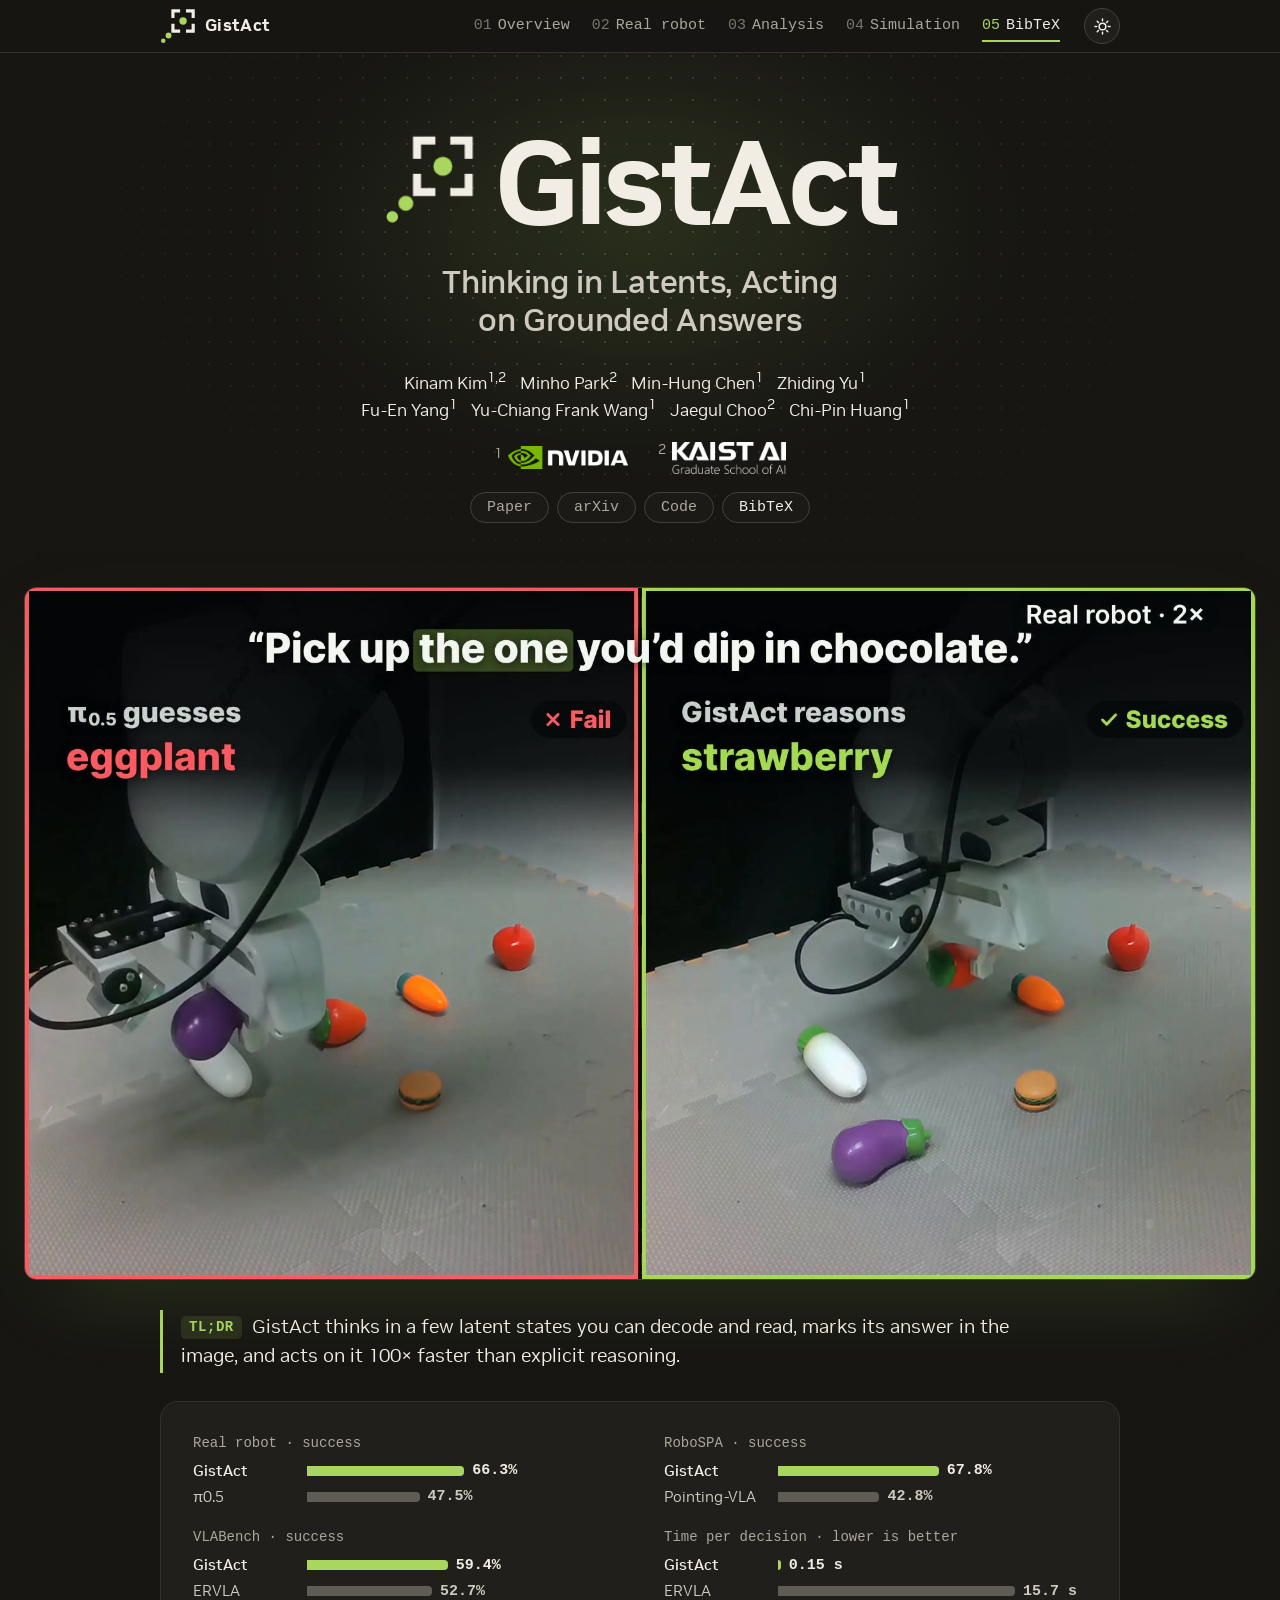
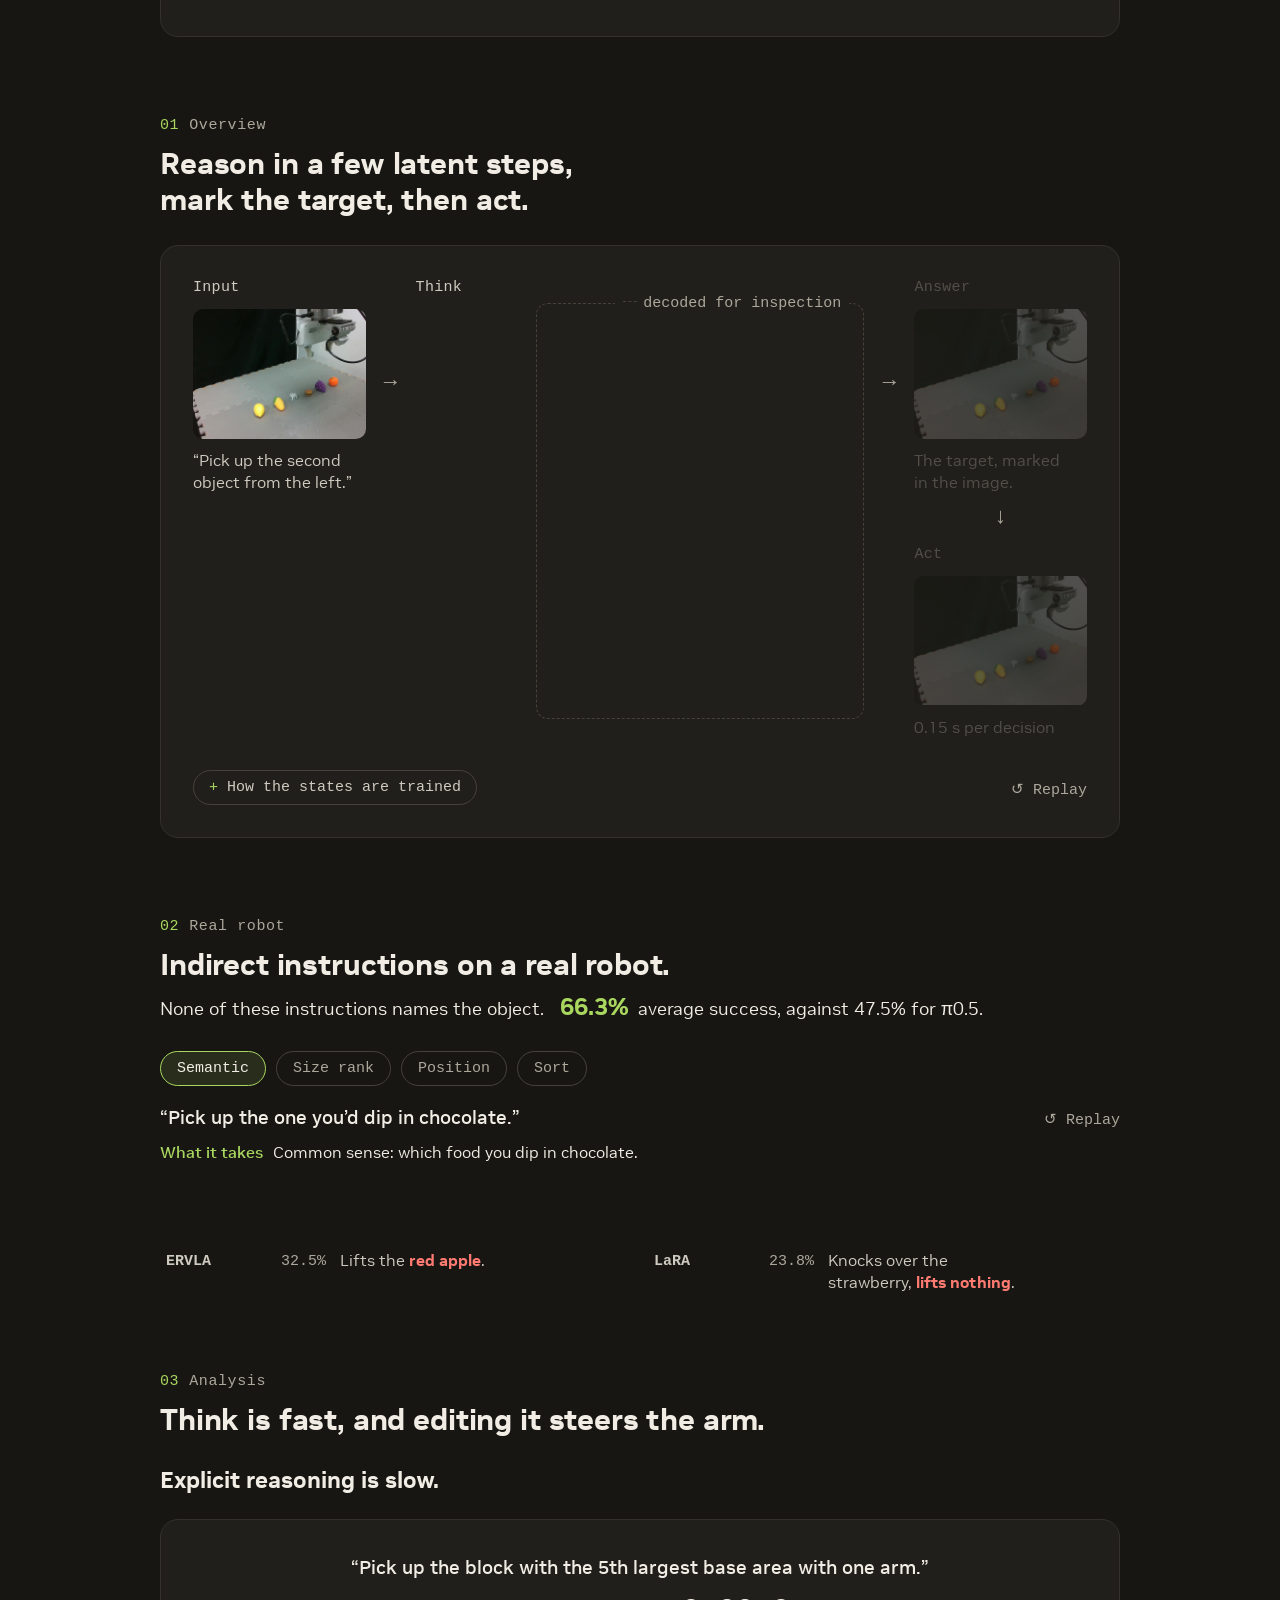
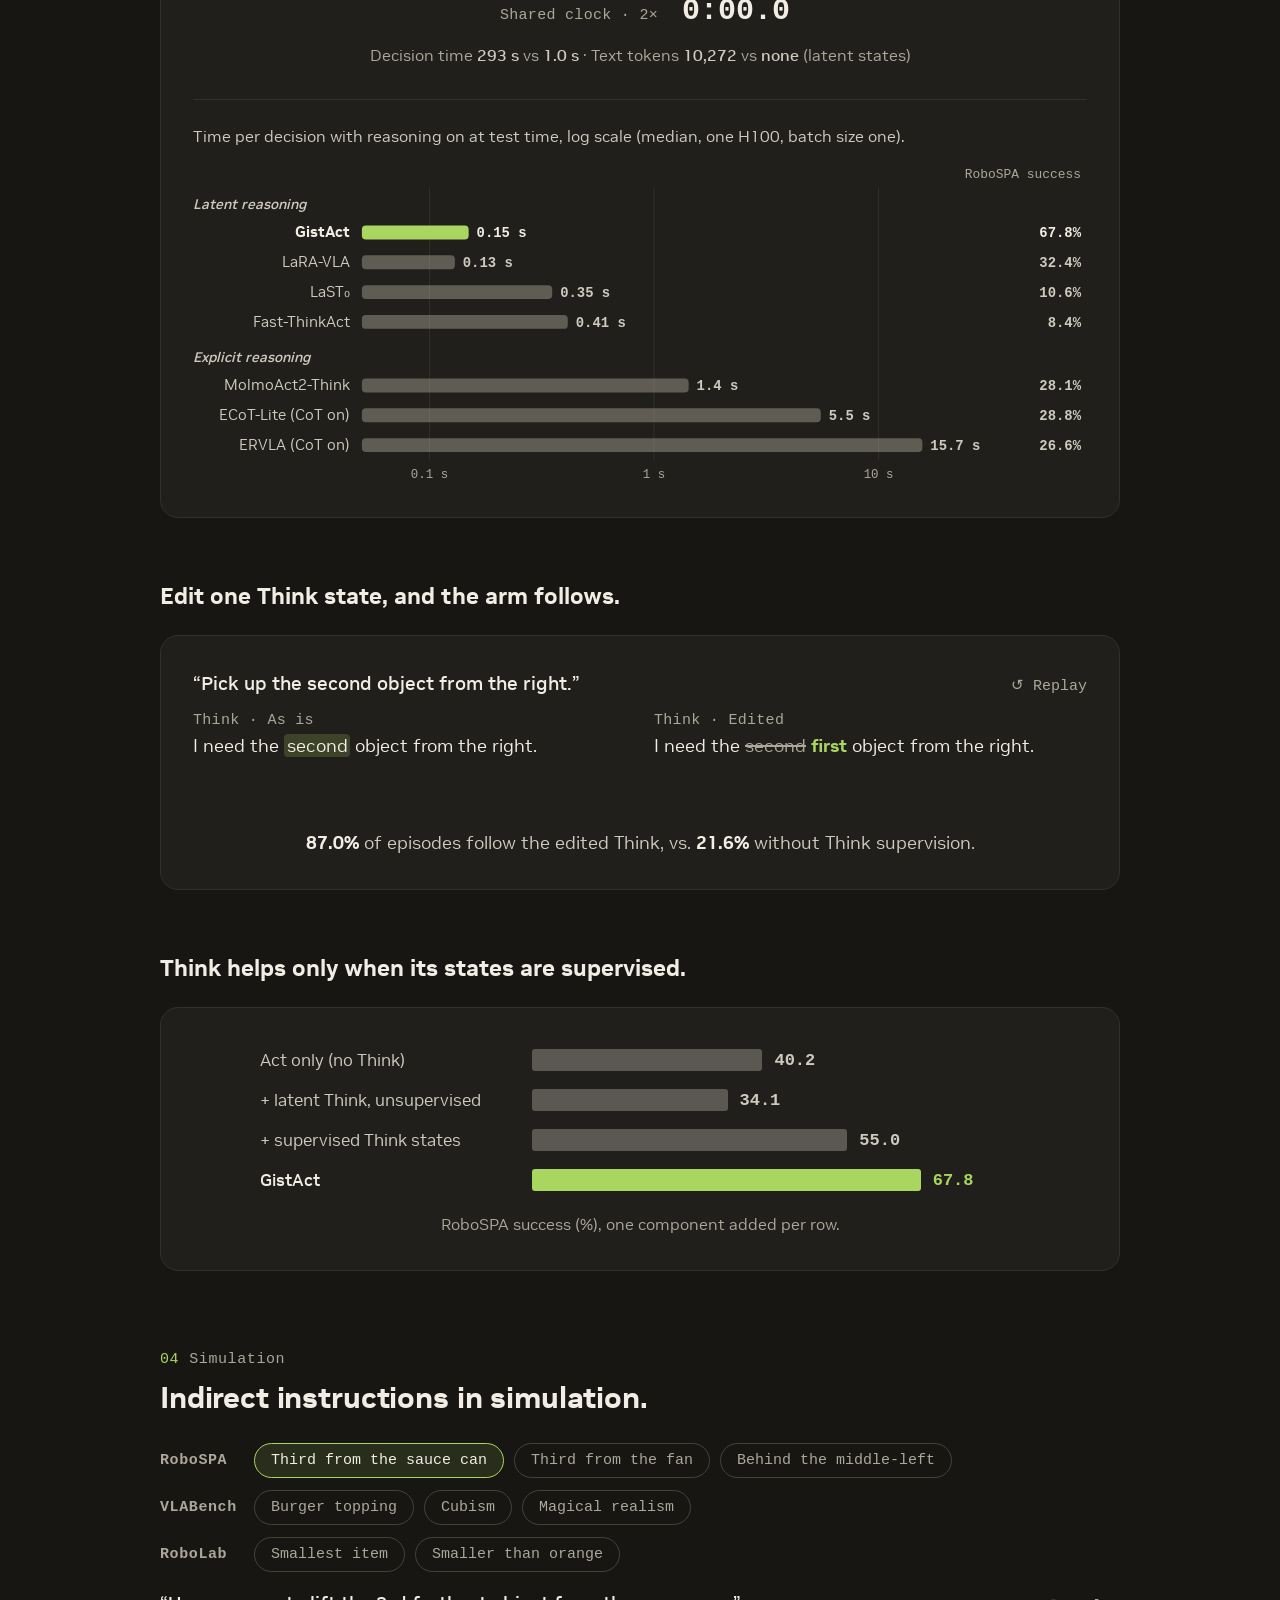
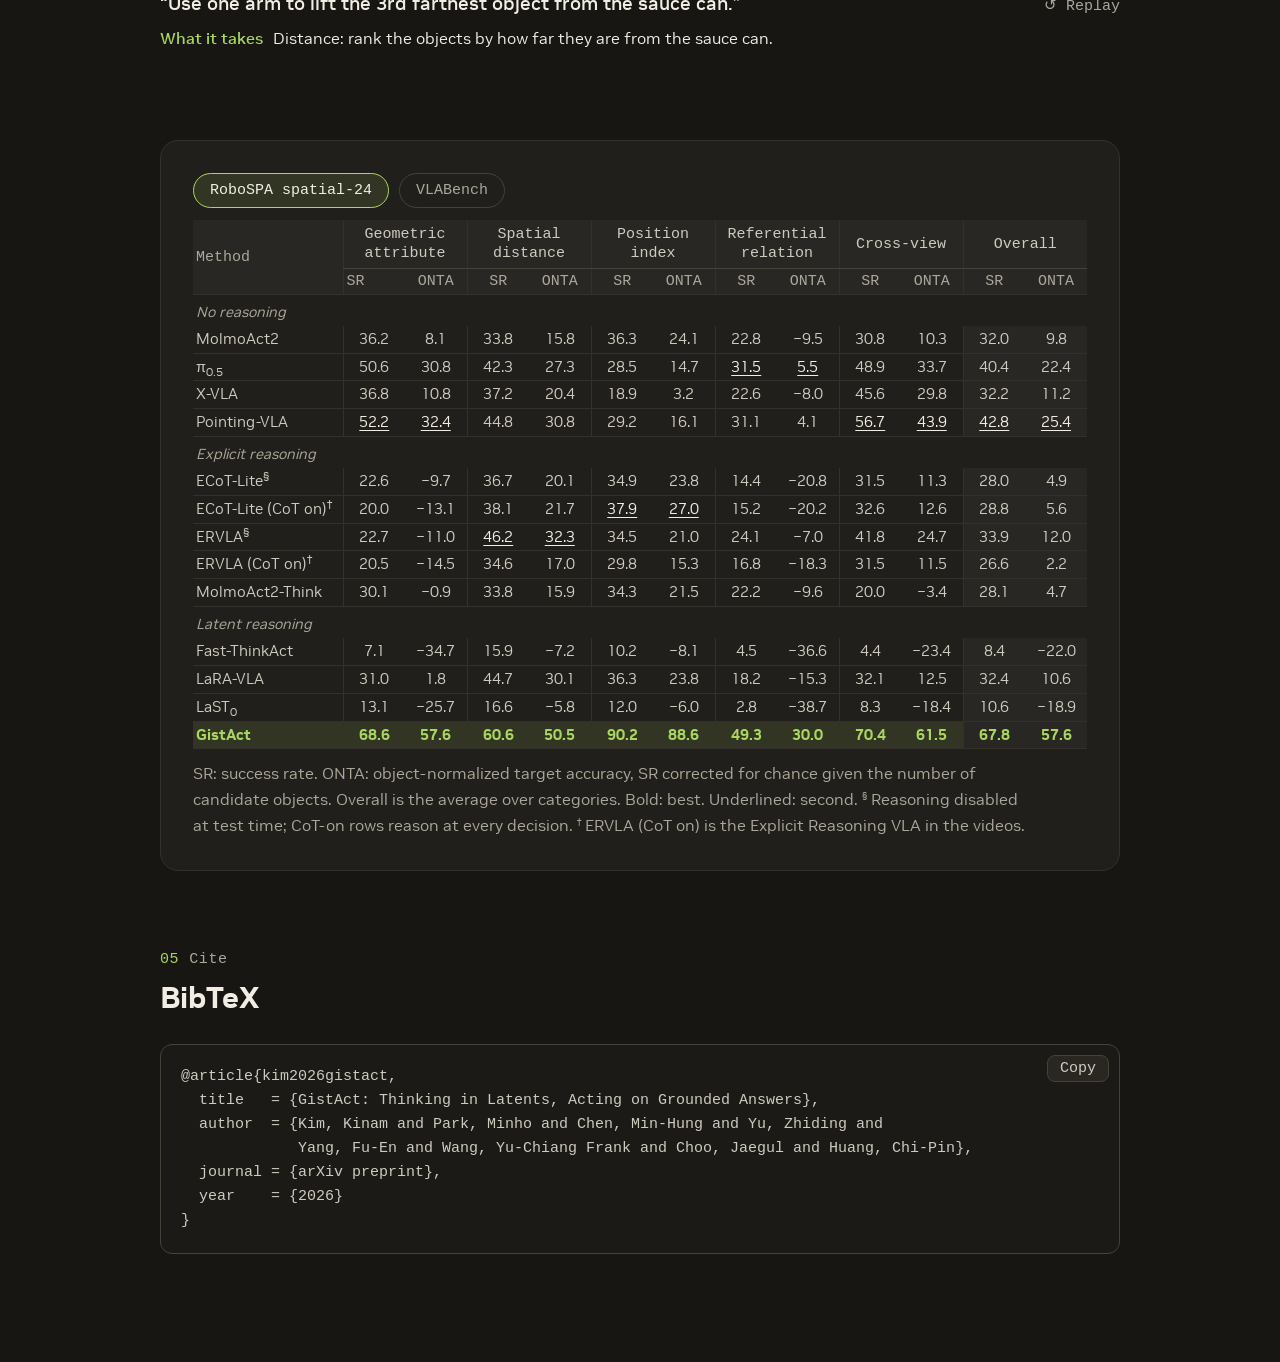
==== commit 94888563: "Update dev site Co-Authored-By: Claude Opus 5.5 <noreply@anthropic.com> Claude-Session: https://clau" ====
--- a/index.html
+++ b/index.html
@@ -8,8 +8,8 @@
 <meta name="description" content="GistAct works out hard instructions in a few supervised latent states, ends on an answer drawn in the image, and acts on it at the speed of a plain policy.">
 <meta name="theme-color" content="#171613">
 <script>try{document.documentElement.dataset.theme=localStorage.getItem('gistact-theme')==='light'?'light':'dark'}catch(e){document.documentElement.dataset.theme='dark'}</script>
-<link rel="stylesheet" href="static/css/style.css?v=5ebc9e1">
-<script src="static/js/theme_toggle.js?v=5ebc9e1"></script>
+<link rel="stylesheet" href="static/css/style.css?v=0925131">
+<script src="static/js/theme_toggle.js?v=0925131"></script>
 </head>
 <body>
 <a class="skip" href="#main">Skip to content</a>
@@ -52,7 +52,7 @@
 
 <div class="wrap wide tz">
   <div class="teaser">
-    <video id="teaser" muted loop playsinline preload="metadata" poster="static/media/teaser.jpg?v=5ebc9e1" aria-label="Overview video"><source src="static/media/teaser.mp4?v=5ebc9e1" type="video/mp4"></video>
+    <video id="teaser" muted loop playsinline preload="metadata" poster="static/media/teaser.jpg?v=0925131" aria-label="Overview video"><source src="static/media/teaser.mp4?v=0925131" type="video/mp4"></video>
   </div>
 </div>
 <div class="wrap">
@@ -162,17 +162,17 @@
 </main>
 
 
-<script src="static/js/data.js?v=5ebc9e1"></script>
-<script src="static/js/think.js?v=5ebc9e1" onerror="void 0"></script>
-<script src="static/js/real_v2.js?v=5ebc9e1" onerror="void 0"></script>
-<script src="static/js/real_baselines.js?v=5ebc9e1" onerror="void 0"></script>
-<script src="static/js/edit_v2.js?v=5ebc9e1" onerror="void 0"></script>
-<script src="static/js/grasp.js?v=5ebc9e1" onerror="void 0"></script>
-<script src="static/js/real_fr3.js?v=5ebc9e1" onerror="void 0"></script>
-<script src="static/js/robolab_lb.js?v=5ebc9e1" onerror="void 0"></script>
-<script src="static/js/sim_v2.js?v=5ebc9e1" onerror="void 0"></script>
-<script src="static/js/race_v3.js?v=5ebc9e1" onerror="void 0"></script>
-<script src="static/js/extras.js?v=5ebc9e1" onerror="void 0"></script>
-<script src="static/js/main.js?v=5ebc9e1"></script>
+<script src="static/js/data.js?v=0925131"></script>
+<script src="static/js/think.js?v=0925131" onerror="void 0"></script>
+<script src="static/js/real_v2.js?v=0925131" onerror="void 0"></script>
+<script src="static/js/real_baselines.js?v=0925131" onerror="void 0"></script>
+<script src="static/js/edit_v2.js?v=0925131" onerror="void 0"></script>
+<script src="static/js/grasp.js?v=0925131" onerror="void 0"></script>
+<script src="static/js/real_fr3.js?v=0925131" onerror="void 0"></script>
+<script src="static/js/robolab_lb.js?v=0925131" onerror="void 0"></script>
+<script src="static/js/sim_v2.js?v=0925131" onerror="void 0"></script>
+<script src="static/js/race_v3.js?v=0925131" onerror="void 0"></script>
+<script src="static/js/extras.js?v=0925131" onerror="void 0"></script>
+<script src="static/js/main.js?v=0925131"></script>
 </body>
 </html>
--- a/static/css/style.css
+++ b/static/css/style.css
@@ -874,7 +874,7 @@
   text-wrap: balance;
 }
 .pgrid.duo .bub {
-  max-width: min(76%, 310px);
+  max-width: min(80%, 360px);
 }
 .pgrid.duo .bub p {
   font-size: 18px;
@@ -1145,9 +1145,8 @@
 }
 .lane .who {
   display: flex;
-  justify-content: space-between;
-  align-items: baseline;
-  gap: 12px;
+  flex-direction: column;
+  gap: 2px;
   margin: 0 0 10px;
 }
 .lane .who b {
@@ -1294,6 +1293,37 @@
   grid-template-columns: minmax(0, 1fr) auto minmax(0, 2.3fr) auto minmax(0, 1fr) auto minmax(0, 1fr);
   align-items: start;
   gap: 0 12px;
+}
+@media (min-width: 901px) {
+  .fig {
+    grid-template-columns: minmax(0, 1fr) auto minmax(0, 2.6fr) auto minmax(0, 1fr);
+    grid-template-rows: auto auto auto;
+    gap: 0 14px;
+  }
+  .fig > :nth-child(1) {
+    grid-area: 1/1/4/2;
+  }
+  .fig > :nth-child(2) {
+    grid-area: 1/2/4/3;
+  }
+  .fig > :nth-child(3) {
+    grid-area: 1/3/4/4;
+  }
+  .fig > :nth-child(4) {
+    grid-area: 1/4/4/5;
+  }
+  .fig > :nth-child(5) {
+    grid-area: 1/5/2/6;
+  }
+  .fig > :nth-child(7) {
+    grid-area: 3/5/4/6;
+  }
+  .fig > .arr:nth-child(6) {
+    grid-area: 2/5/3/6;
+    justify-self: center;
+    margin: 6px 0 10px;
+    transform: rotate(90deg);
+  }
 }
 .fig .col {
   min-width: 0;
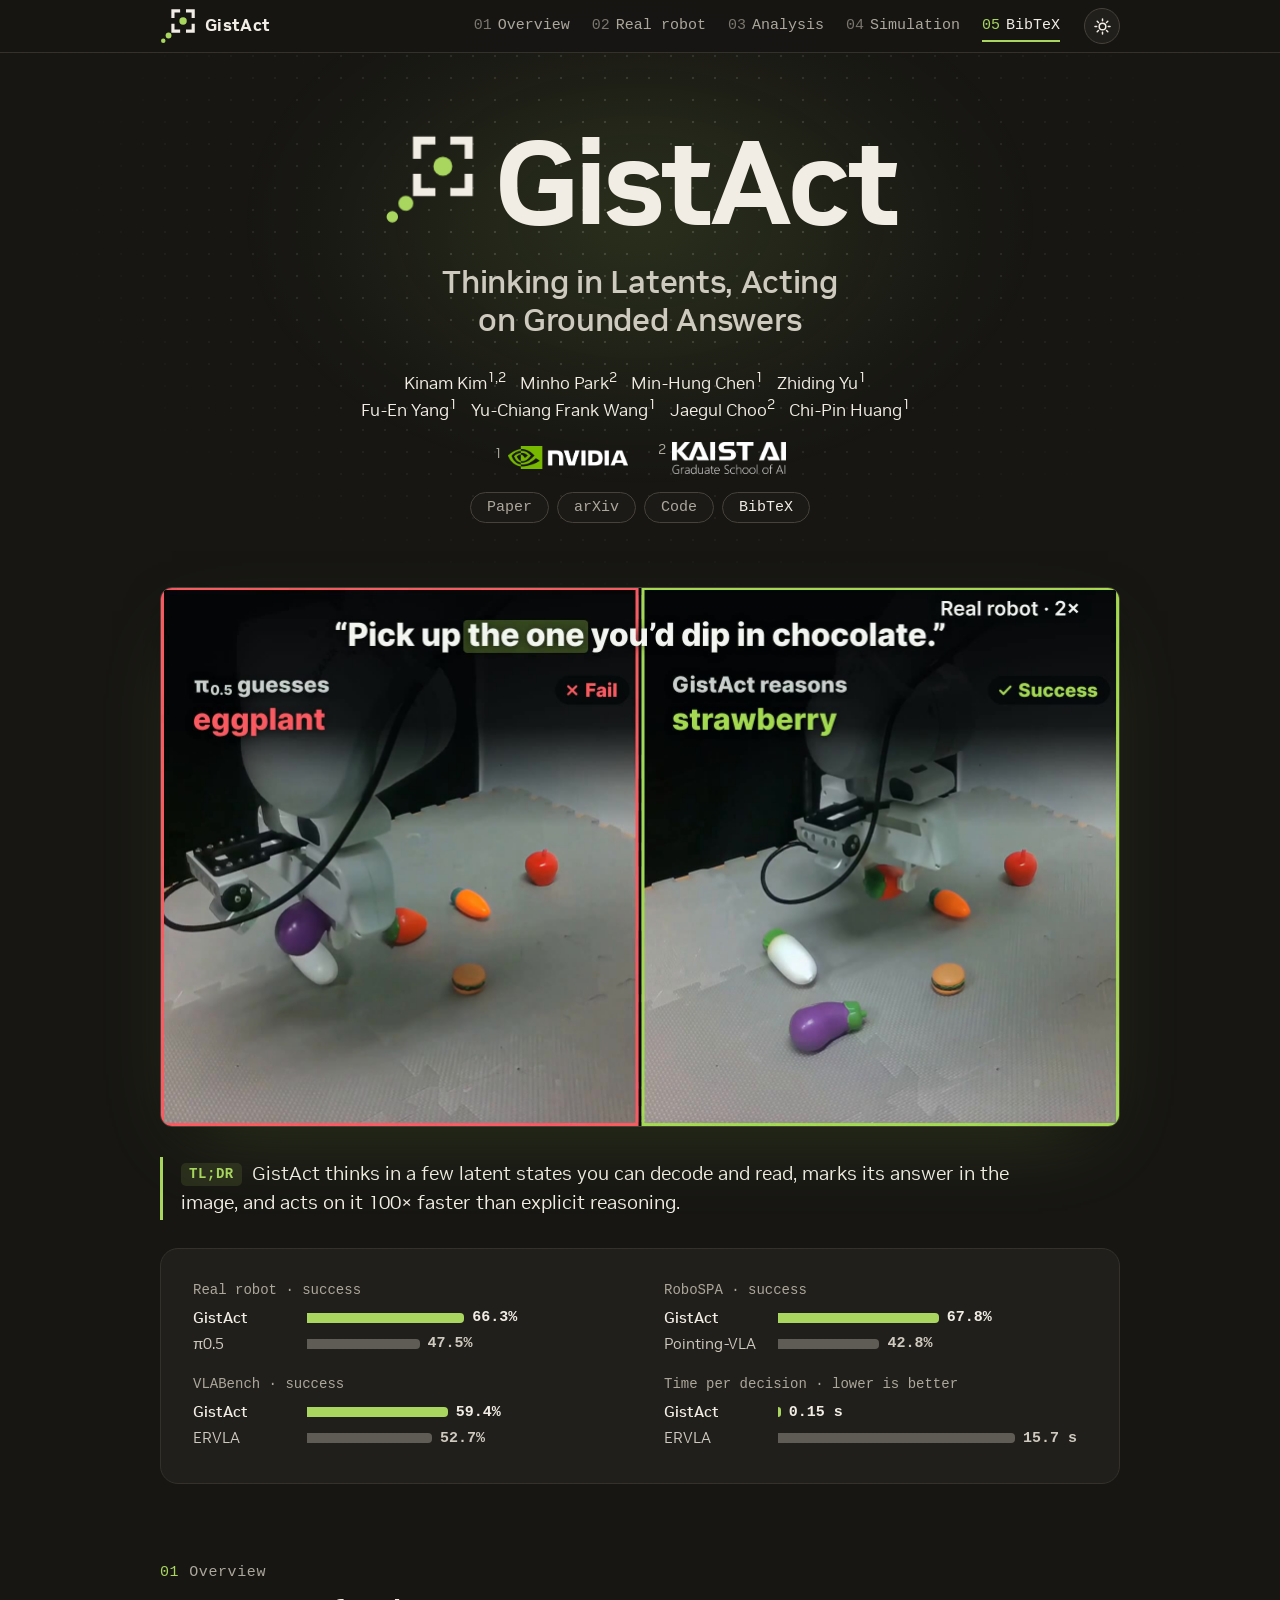
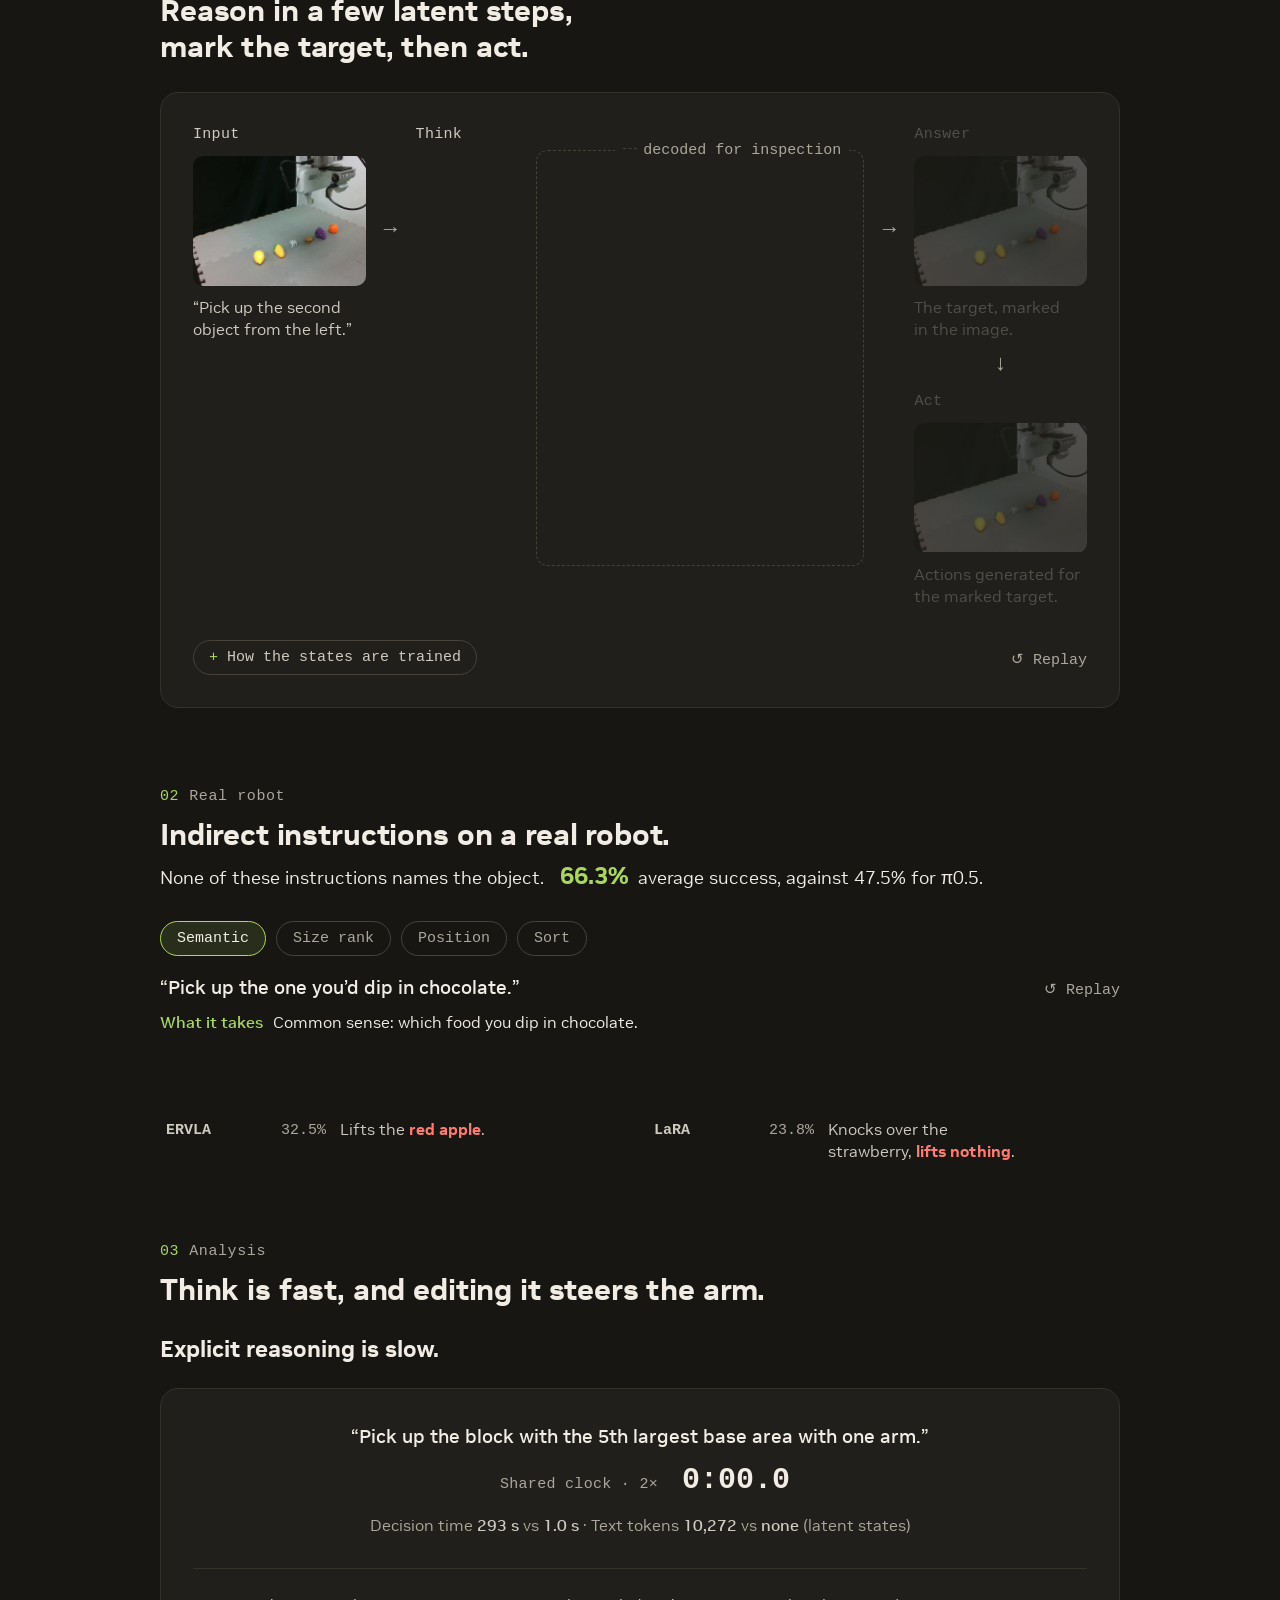
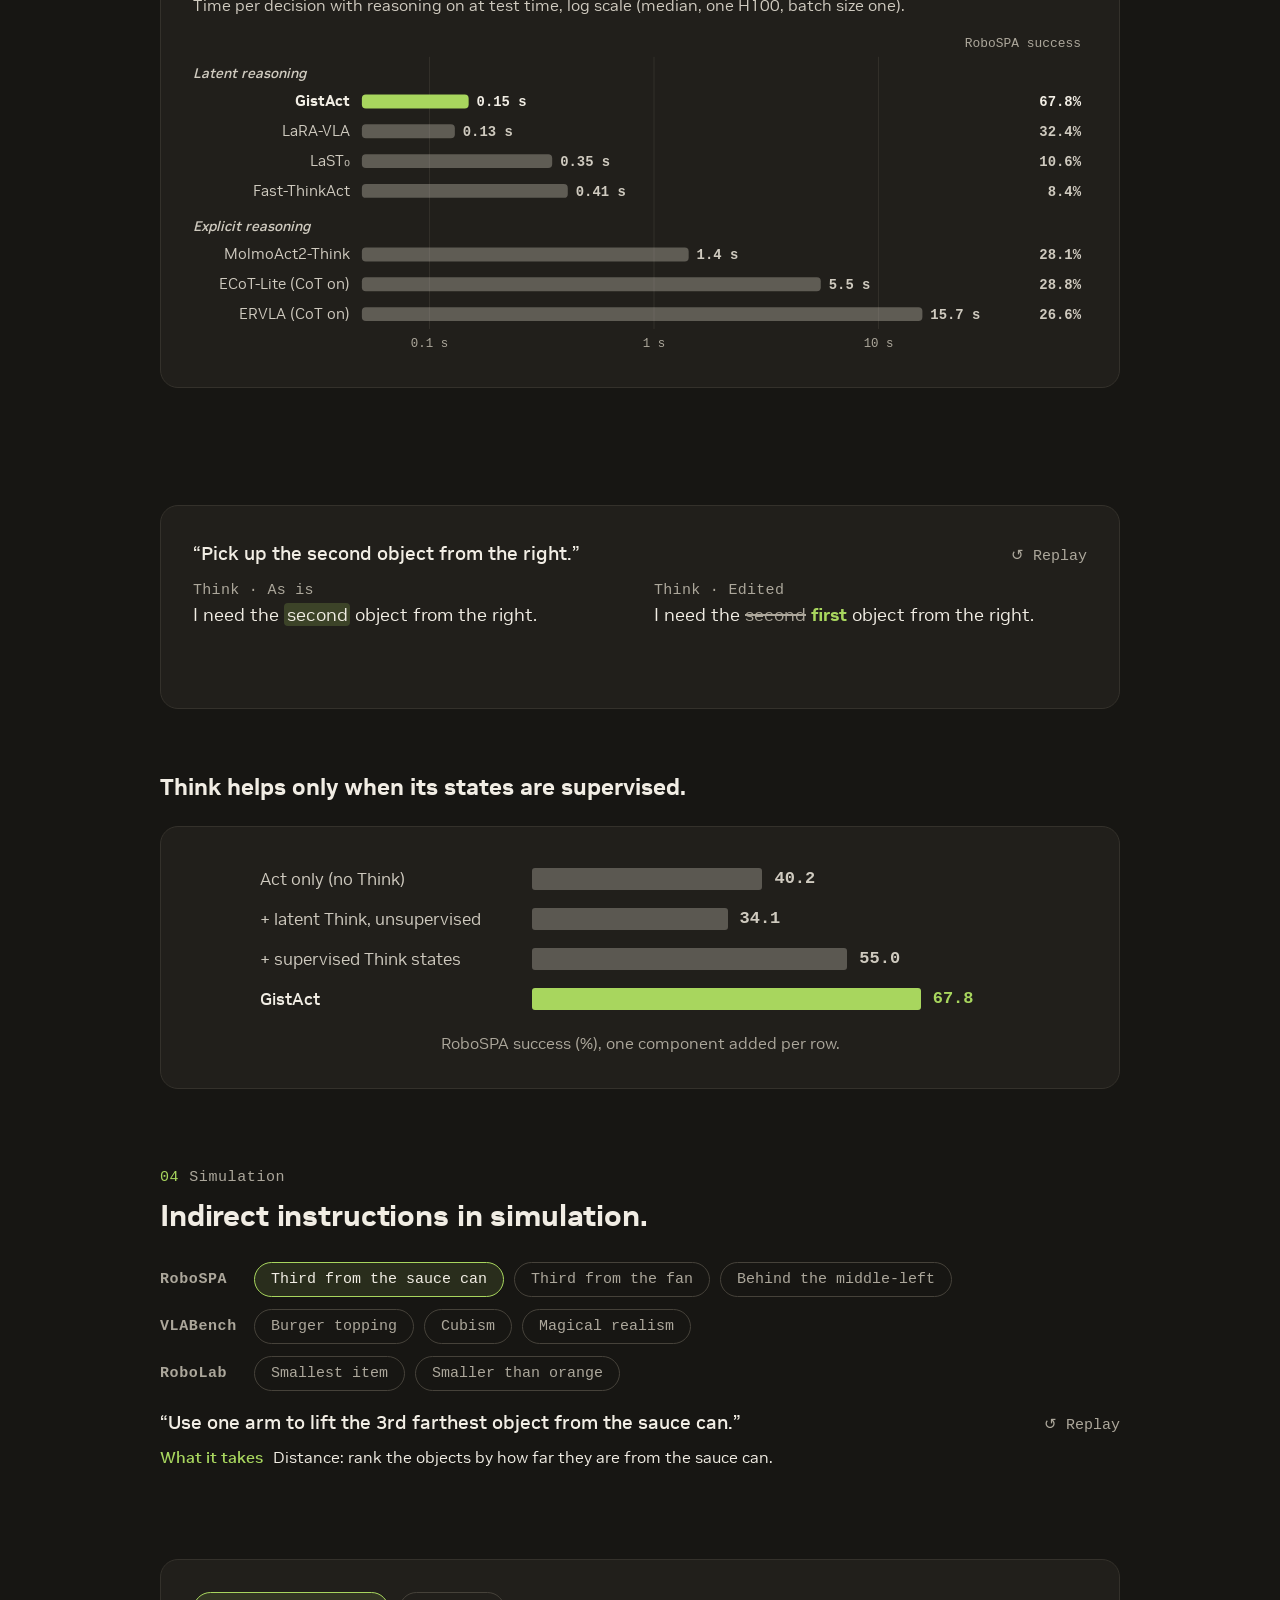
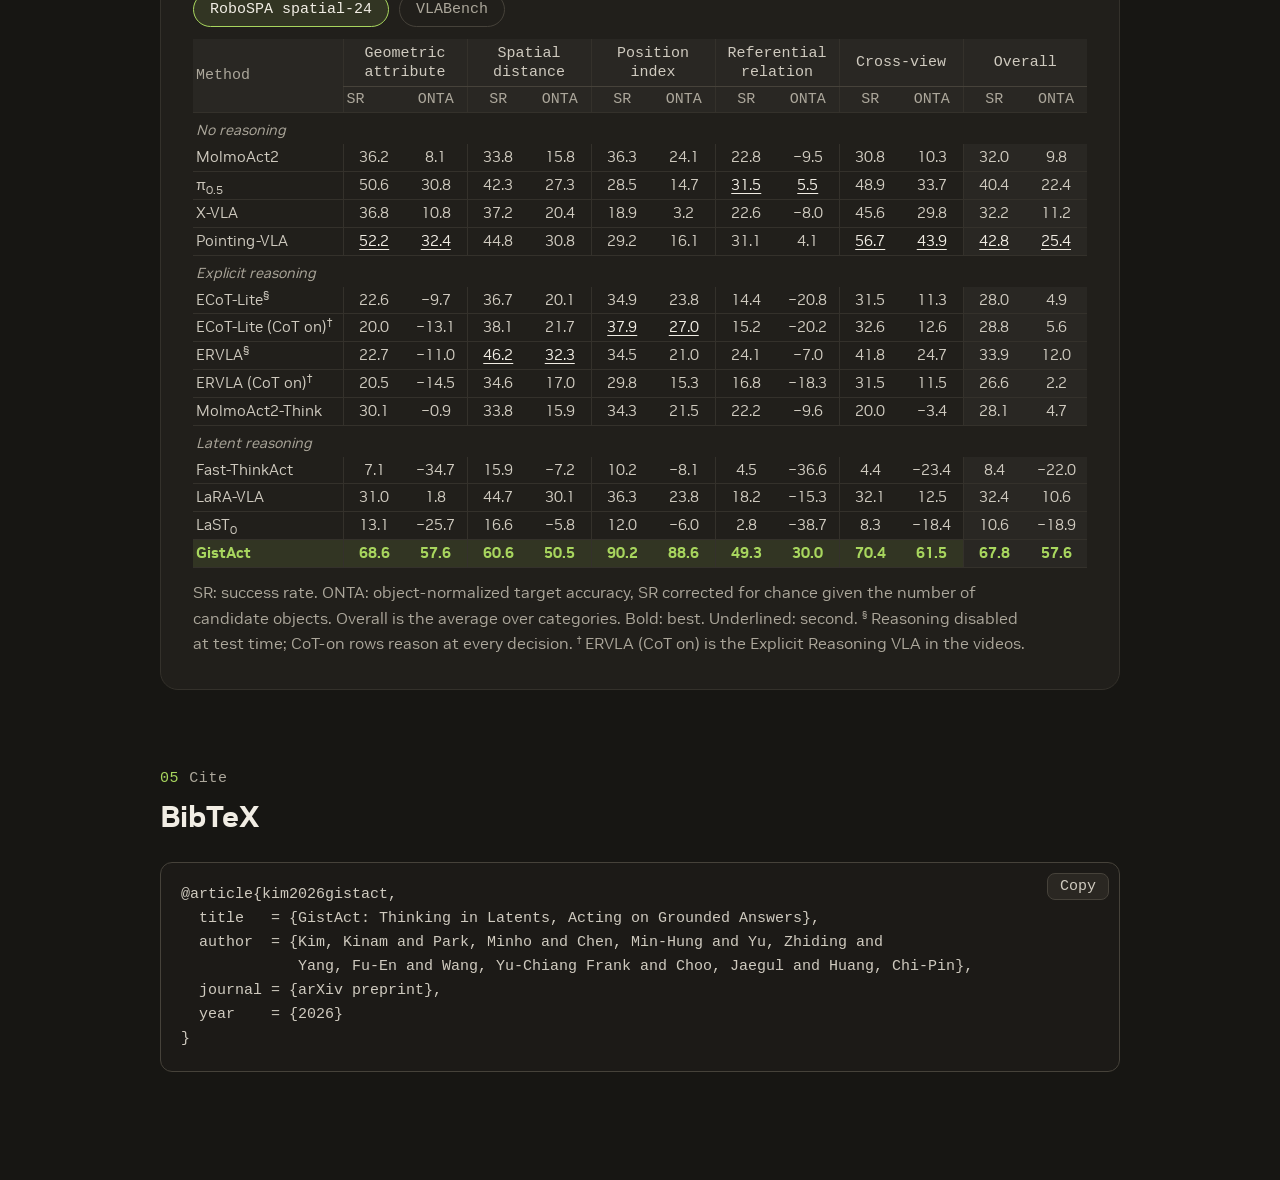
==== commit f42a63d3: "page: teaser width, full screen, steer stat, Act caption Co-Authored-By: Claude Opus 5.5 <noreply@an" ====
--- a/index.html
+++ b/index.html
@@ -8,8 +8,8 @@
 <meta name="description" content="GistAct works out hard instructions in a few supervised latent states, ends on an answer drawn in the image, and acts on it at the speed of a plain policy.">
 <meta name="theme-color" content="#171613">
 <script>try{document.documentElement.dataset.theme=localStorage.getItem('gistact-theme')==='light'?'light':'dark'}catch(e){document.documentElement.dataset.theme='dark'}</script>
-<link rel="stylesheet" href="static/css/style.css?v=0925131">
-<script src="static/js/theme_toggle.js?v=0925131"></script>
+<link rel="stylesheet" href="static/css/style.css?v=8bb52c7">
+<script src="static/js/theme_toggle.js?v=8bb52c7"></script>
 </head>
 <body>
 <a class="skip" href="#main">Skip to content</a>
@@ -50,9 +50,9 @@
   </div>
 </header>
 
-<div class="wrap wide tz">
+<div class="wrap tz">
   <div class="teaser">
-    <video id="teaser" muted loop playsinline preload="metadata" poster="static/media/teaser.jpg?v=0925131" aria-label="Overview video"><source src="static/media/teaser.mp4?v=0925131" type="video/mp4"></video>
+    <video id="teaser" muted loop playsinline preload="metadata" poster="static/media/teaser.jpg?v=8bb52c7" aria-label="Overview video"><source src="static/media/teaser.mp4?v=8bb52c7" type="video/mp4"></video>
   </div>
 </div>
 <div class="wrap">
@@ -118,7 +118,6 @@
       <div class="head rv"><h3>Edit one Think state, and the arm follows.</h3></div>
       <div class="card">
       <div class="rv" id="steerPlayer"></div>
-      <p class="stat rv"><b>87.0%</b> of episodes follow the edited Think, vs. <b>21.6%</b> without Think supervision.</p>
       </div>
     </div>
     <div class="sub" id="ablate">
@@ -162,17 +161,17 @@
 </main>
 
 
-<script src="static/js/data.js?v=0925131"></script>
-<script src="static/js/think.js?v=0925131" onerror="void 0"></script>
-<script src="static/js/real_v2.js?v=0925131" onerror="void 0"></script>
-<script src="static/js/real_baselines.js?v=0925131" onerror="void 0"></script>
-<script src="static/js/edit_v2.js?v=0925131" onerror="void 0"></script>
-<script src="static/js/grasp.js?v=0925131" onerror="void 0"></script>
-<script src="static/js/real_fr3.js?v=0925131" onerror="void 0"></script>
-<script src="static/js/robolab_lb.js?v=0925131" onerror="void 0"></script>
-<script src="static/js/sim_v2.js?v=0925131" onerror="void 0"></script>
-<script src="static/js/race_v3.js?v=0925131" onerror="void 0"></script>
-<script src="static/js/extras.js?v=0925131" onerror="void 0"></script>
-<script src="static/js/main.js?v=0925131"></script>
+<script src="static/js/data.js?v=8bb52c7"></script>
+<script src="static/js/think.js?v=8bb52c7" onerror="void 0"></script>
+<script src="static/js/real_v2.js?v=8bb52c7" onerror="void 0"></script>
+<script src="static/js/real_baselines.js?v=8bb52c7" onerror="void 0"></script>
+<script src="static/js/edit_v2.js?v=8bb52c7" onerror="void 0"></script>
+<script src="static/js/grasp.js?v=8bb52c7" onerror="void 0"></script>
+<script src="static/js/real_fr3.js?v=8bb52c7" onerror="void 0"></script>
+<script src="static/js/robolab_lb.js?v=8bb52c7" onerror="void 0"></script>
+<script src="static/js/sim_v2.js?v=8bb52c7" onerror="void 0"></script>
+<script src="static/js/race_v3.js?v=8bb52c7" onerror="void 0"></script>
+<script src="static/js/extras.js?v=8bb52c7" onerror="void 0"></script>
+<script src="static/js/main.js?v=8bb52c7"></script>
 </body>
 </html>
--- a/static/css/style.css
+++ b/static/css/style.css
@@ -2347,6 +2347,35 @@
   color: var(--text2);
   font-variant-numeric: tabular-nums;
 }
+.tfs {
+  flex: none;
+  width: 30px;
+  height: 30px;
+  display: grid;
+  place-items: center;
+  padding: 0;
+  border: 0;
+  border-radius: 50%;
+  background: none;
+  color: var(--text);
+  margin-right: -6px;
+}
+.tfs:hover {
+  color: var(--acc);
+}
+.tfs svg {
+  width: 15px;
+  height: 15px;
+  fill: currentColor;
+}
+.teaser:fullscreen {
+  aspect-ratio: auto;
+  border: 0;
+  border-radius: 0;
+}
+.teaser:fullscreen video {
+  object-fit: contain;
+}
 @media (max-width: 760px) {
   .tctl {
     left: 6px;
@@ -2355,7 +2384,8 @@
     gap: 8px;
     padding: 1px 10px 1px 2px;
   }
-  .tpp {
+  .tpp,
+  .tfs {
     width: 26px;
     height: 26px;
   }
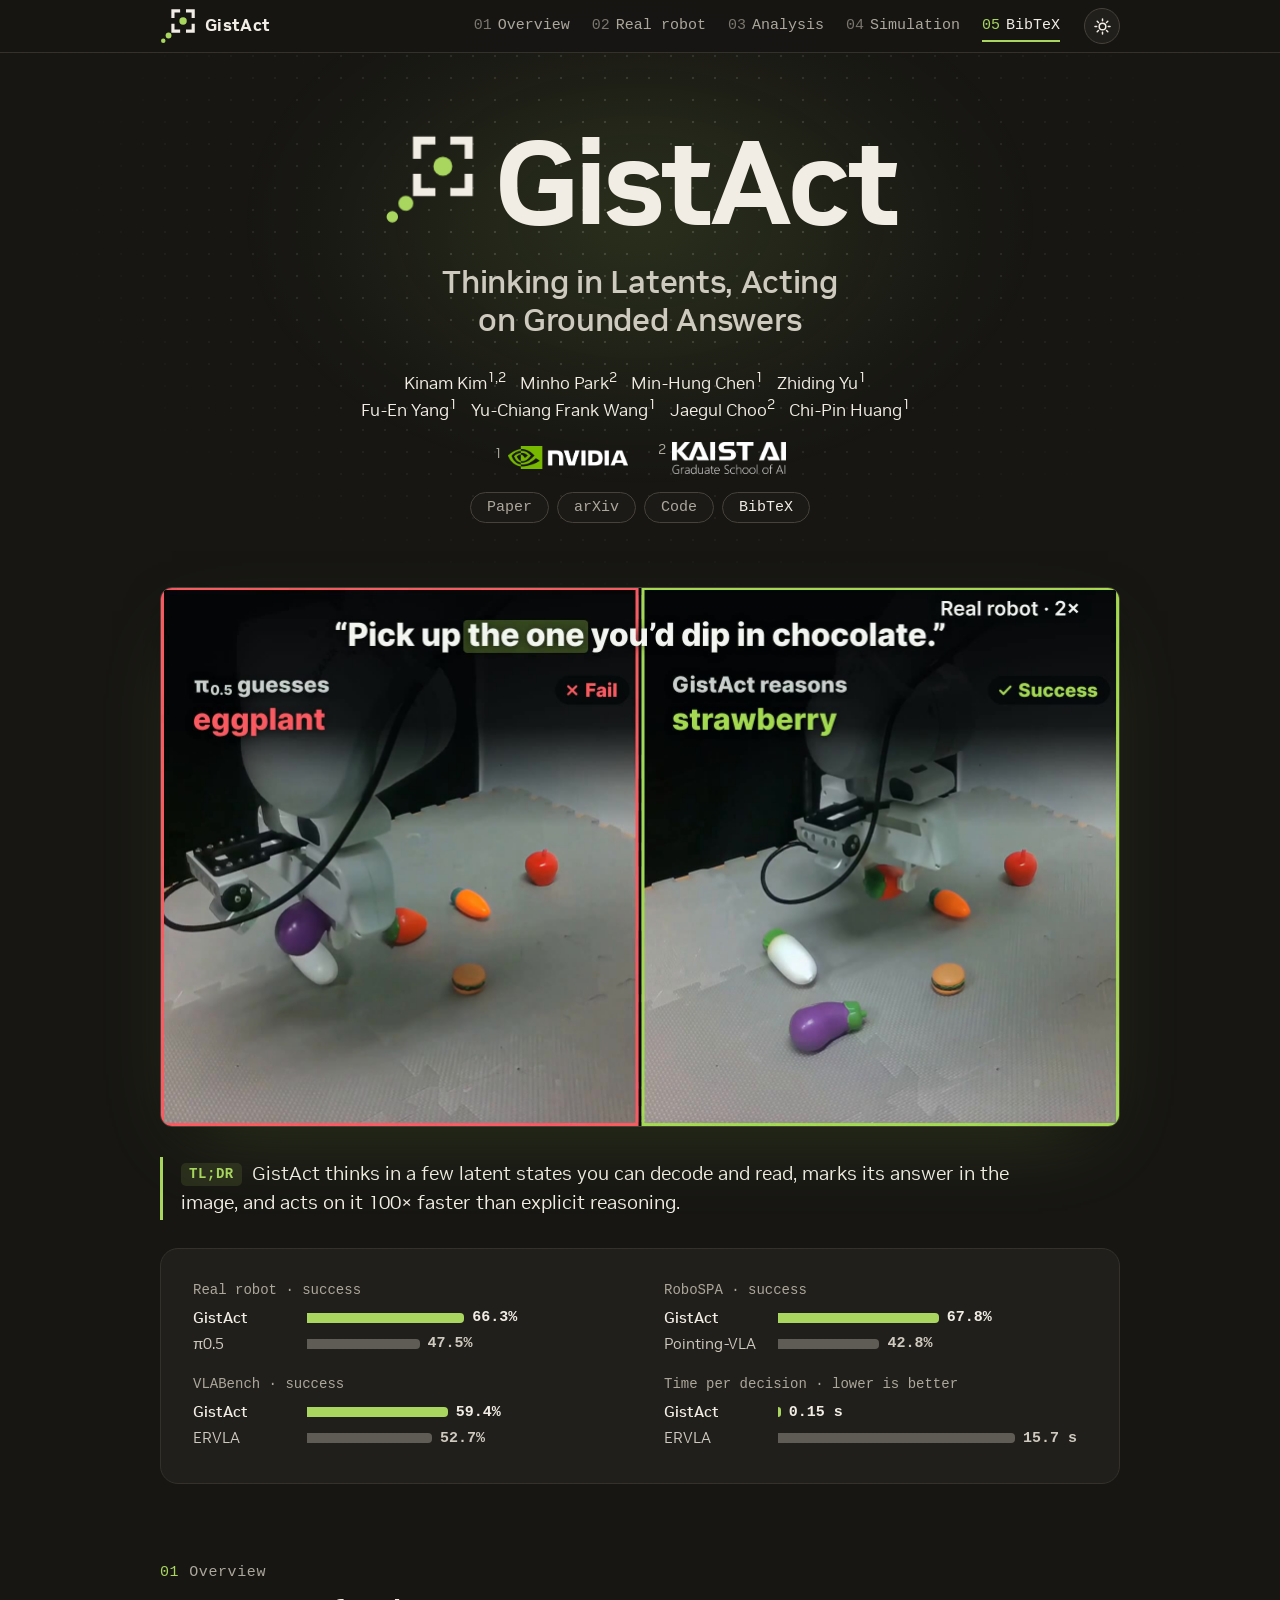
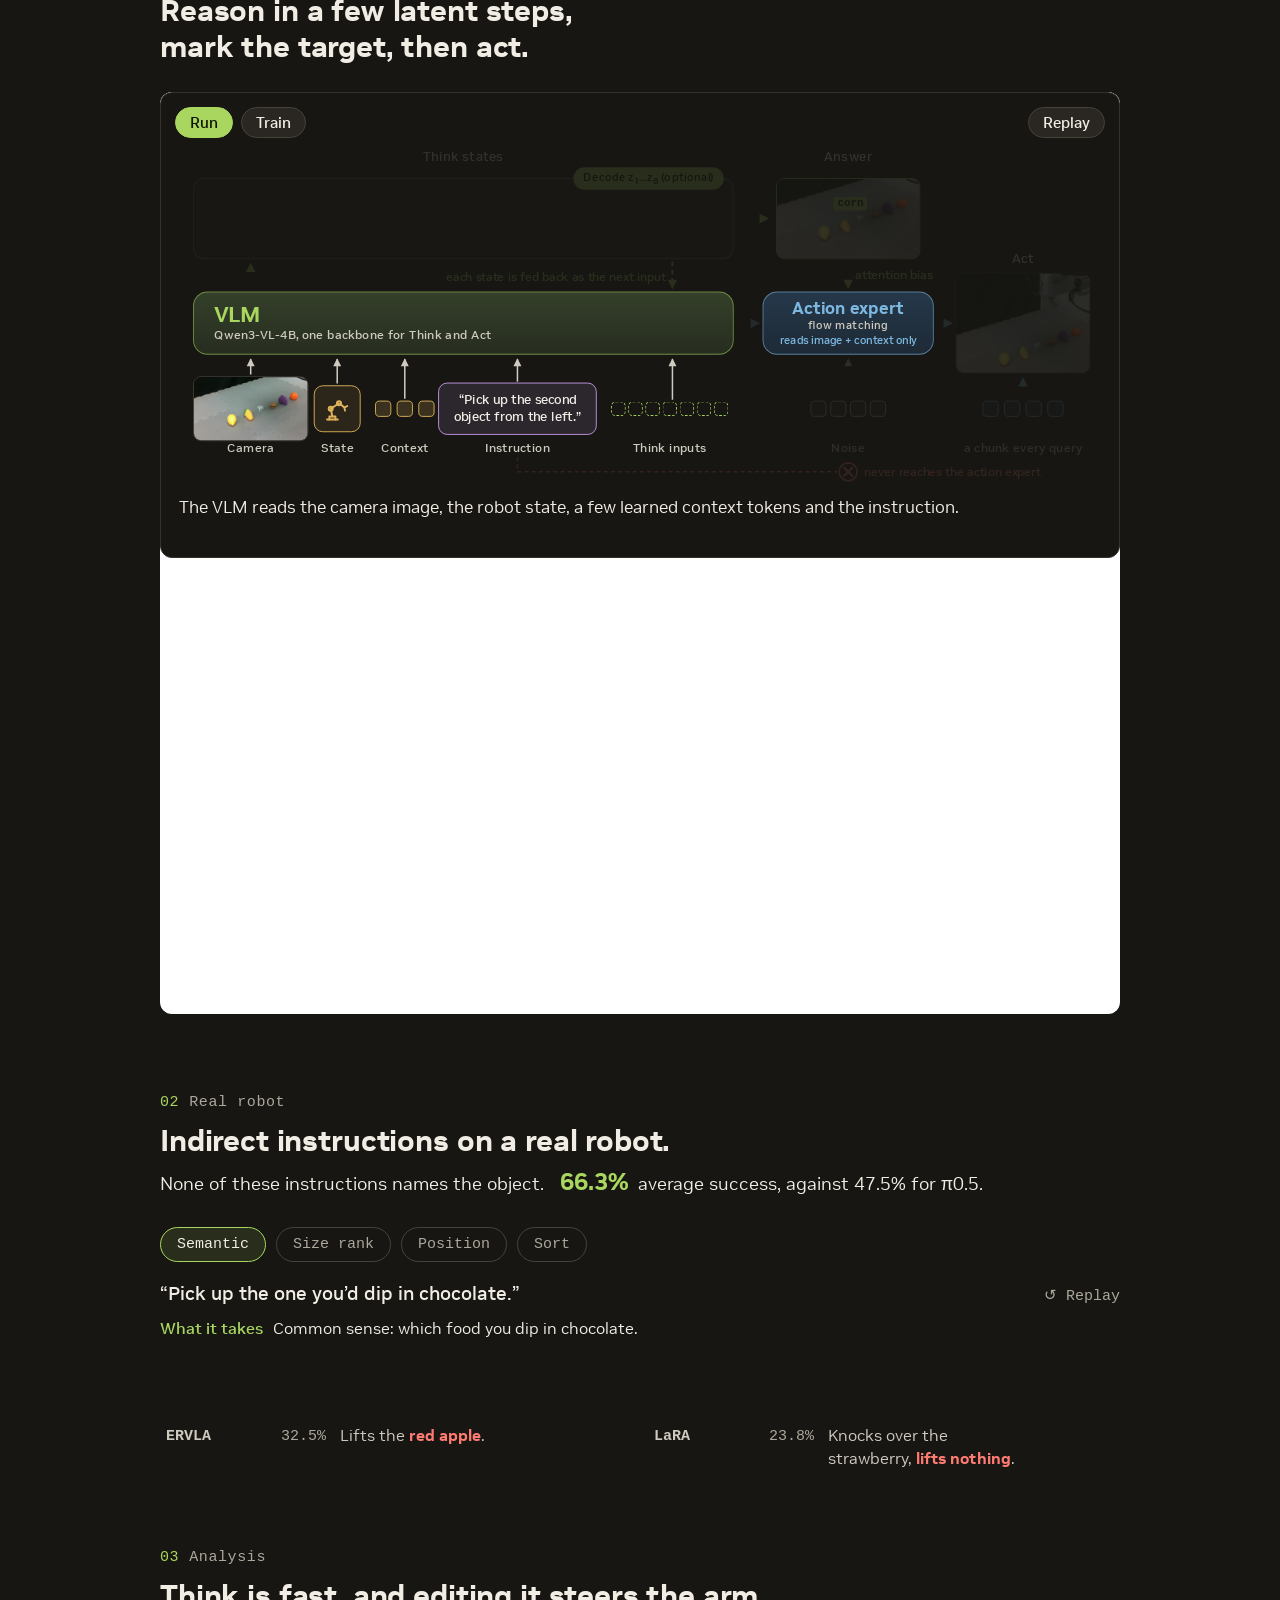
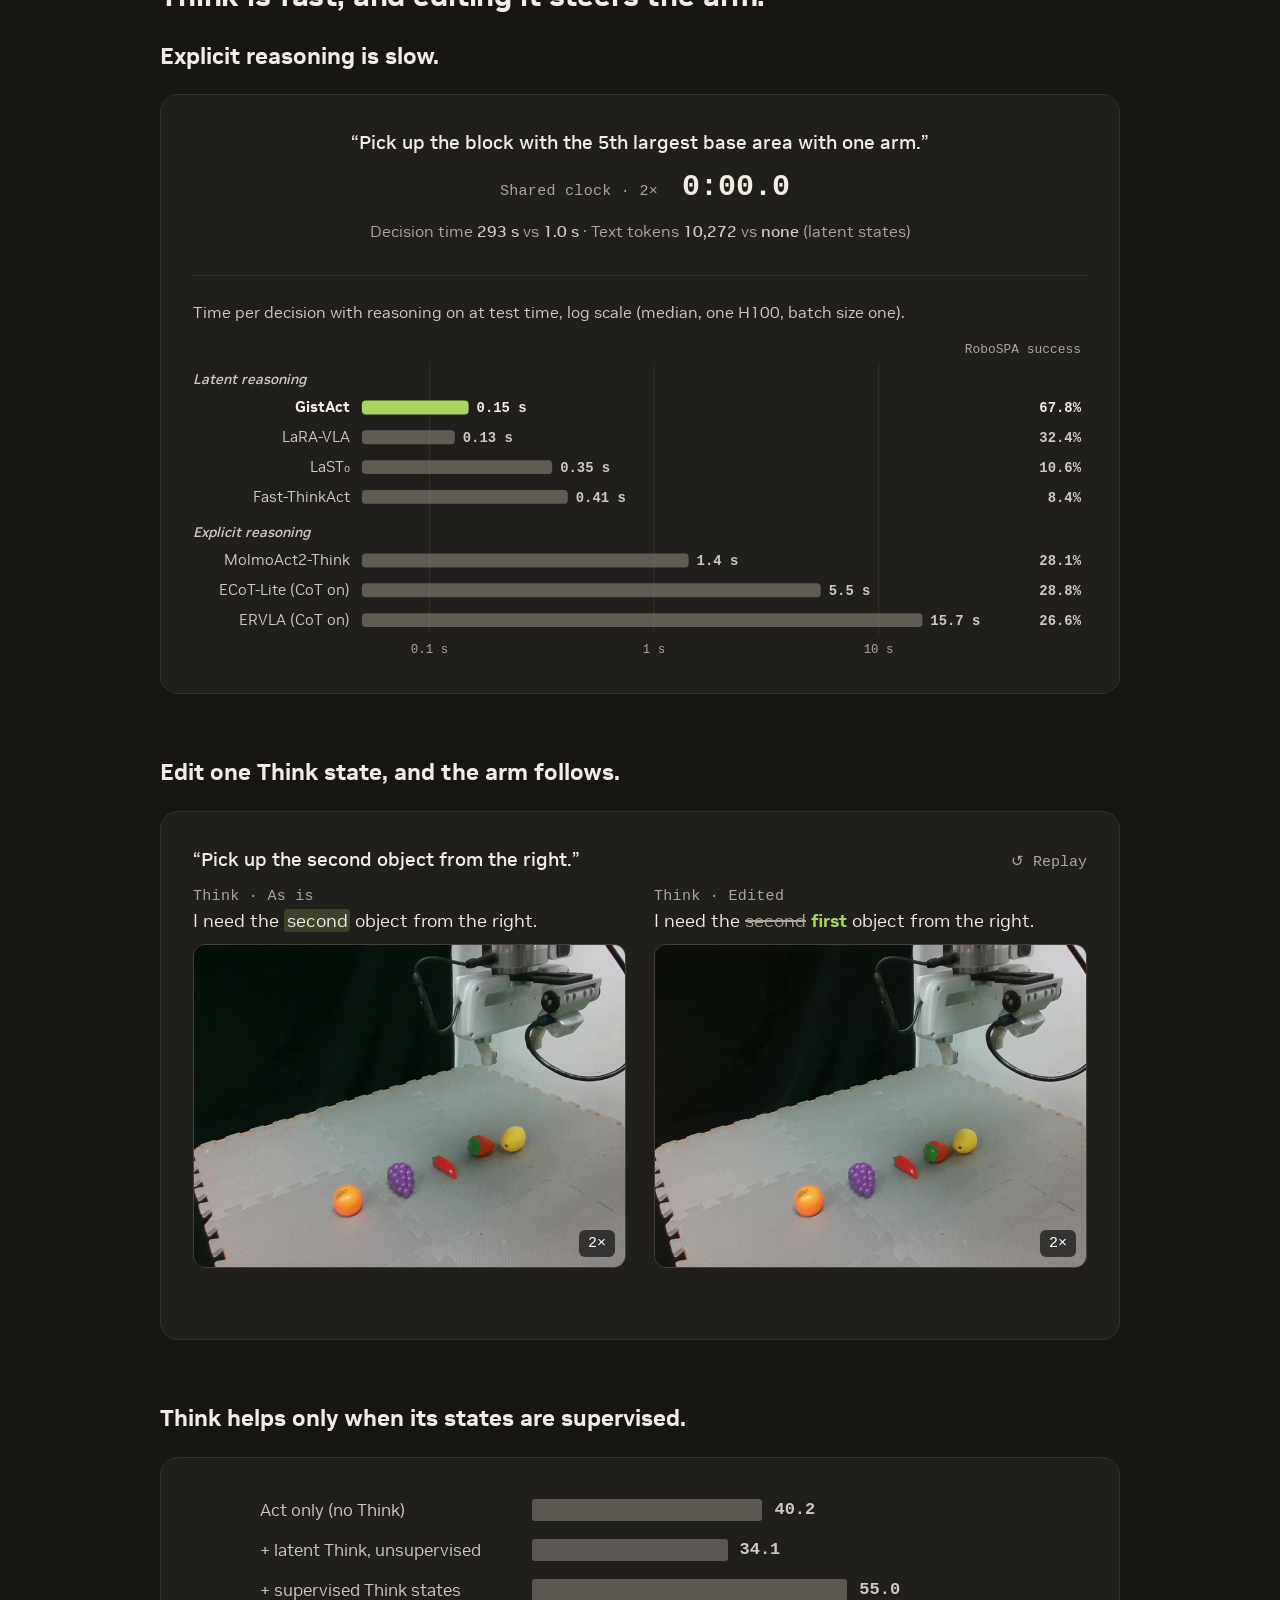
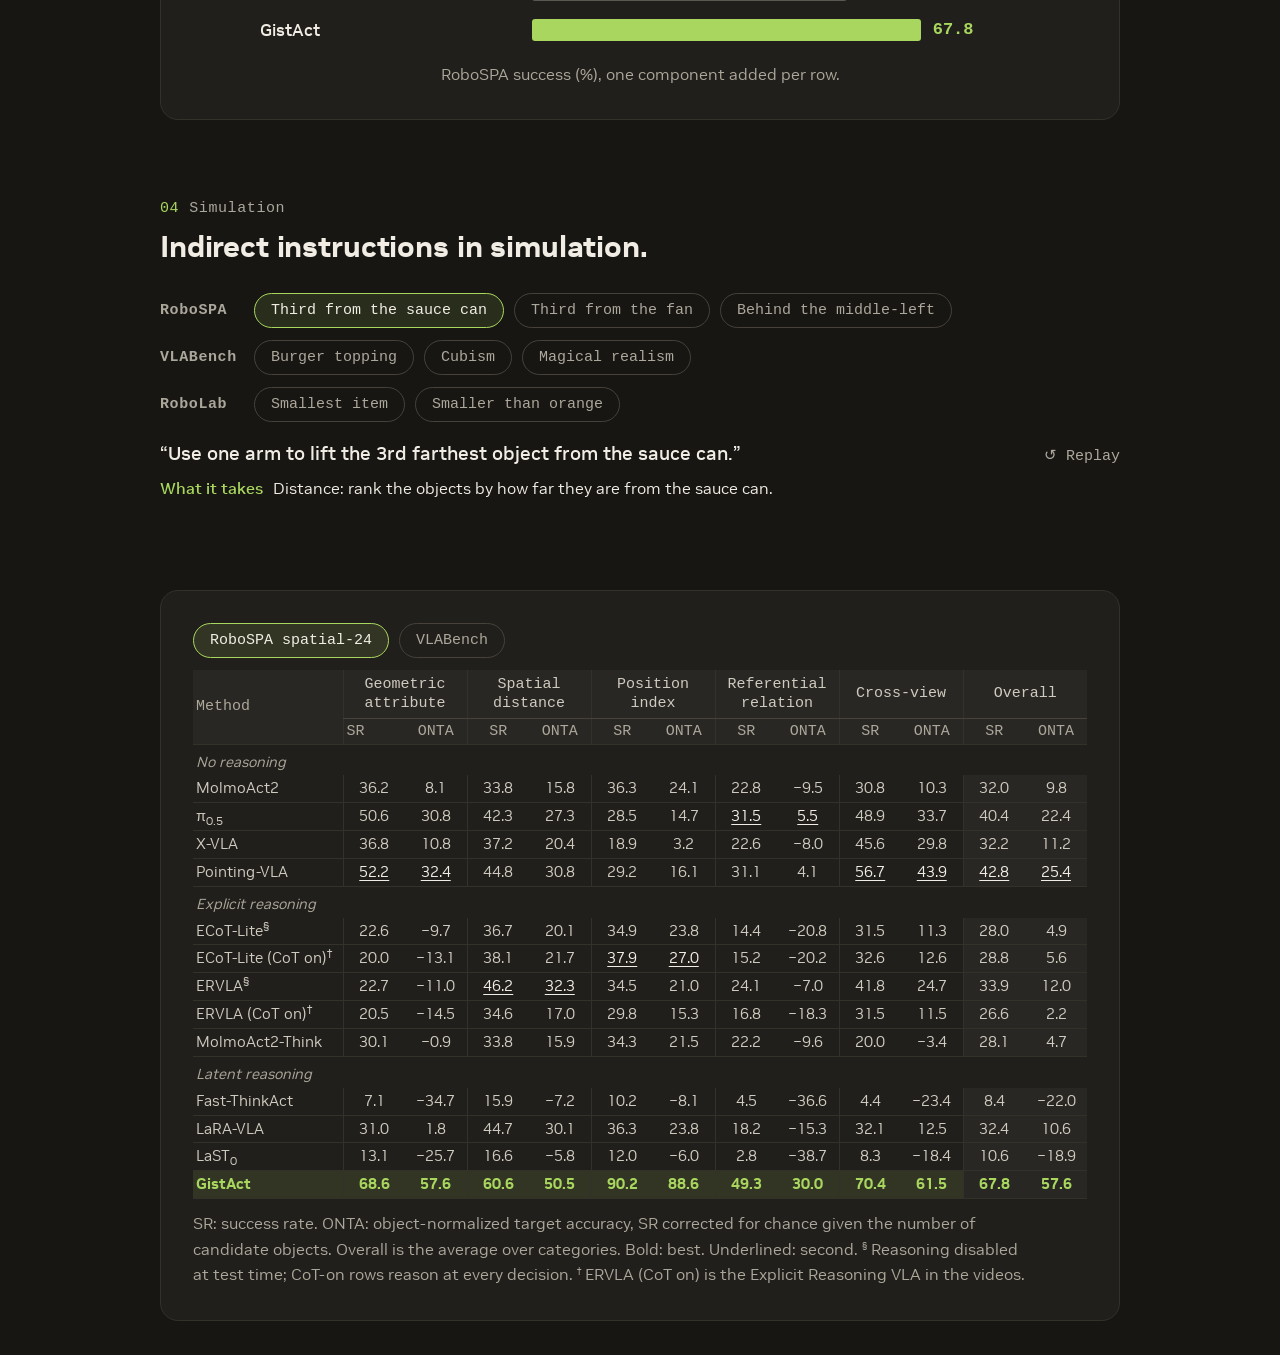
==== commit e38d0a71: "Overview: model animation (Run/Train); teaser How it works beat Co-Authored-By: Claude Opus 5.5 <nor" ====
--- a/index.html
+++ b/index.html
@@ -8,8 +8,8 @@
 <meta name="description" content="GistAct works out hard instructions in a few supervised latent states, ends on an answer drawn in the image, and acts on it at the speed of a plain policy.">
 <meta name="theme-color" content="#171613">
 <script>try{document.documentElement.dataset.theme=localStorage.getItem('gistact-theme')==='light'?'light':'dark'}catch(e){document.documentElement.dataset.theme='dark'}</script>
-<link rel="stylesheet" href="static/css/style.css?v=8bb52c7">
-<script src="static/js/theme_toggle.js?v=8bb52c7"></script>
+<link rel="stylesheet" href="static/css/style.css?v=69c2580">
+<script src="static/js/theme_toggle.js?v=69c2580"></script>
 </head>
 <body>
 <a class="skip" href="#main">Skip to content</a>
@@ -52,7 +52,7 @@
 
 <div class="wrap tz">
   <div class="teaser">
-    <video id="teaser" muted loop playsinline preload="metadata" poster="static/media/teaser.jpg?v=8bb52c7" aria-label="Overview video"><source src="static/media/teaser.mp4?v=8bb52c7" type="video/mp4"></video>
+    <video id="teaser" muted loop playsinline preload="metadata" poster="static/media/teaser.jpg?v=69c2580" aria-label="Overview video"><source src="static/media/teaser.mp4?v=69c2580" type="video/mp4"></video>
   </div>
 </div>
 <div class="wrap">
@@ -84,10 +84,7 @@
       <p class="eyebrow"><i>01</i>Overview</p>
       <h2>Reason in a few latent steps, mark the target, then act.</h2>
     </div>
-    <div class="card">
-    <div class="fig rv" id="fig"></div>
-    <details class="more figcap rv"><summary>How the states are trained</summary><div class="train" id="trainFig"></div></details>
-    </div>
+    <iframe class="m1 rv" id="m1" src="static/arch/m1.html?v=69c2580" title="GistAct model: inference and training, animated" loading="lazy"></iframe>
   </div>
 </section>
 
@@ -161,17 +158,17 @@
 </main>
 
 
-<script src="static/js/data.js?v=8bb52c7"></script>
-<script src="static/js/think.js?v=8bb52c7" onerror="void 0"></script>
-<script src="static/js/real_v2.js?v=8bb52c7" onerror="void 0"></script>
-<script src="static/js/real_baselines.js?v=8bb52c7" onerror="void 0"></script>
-<script src="static/js/edit_v2.js?v=8bb52c7" onerror="void 0"></script>
-<script src="static/js/grasp.js?v=8bb52c7" onerror="void 0"></script>
-<script src="static/js/real_fr3.js?v=8bb52c7" onerror="void 0"></script>
-<script src="static/js/robolab_lb.js?v=8bb52c7" onerror="void 0"></script>
-<script src="static/js/sim_v2.js?v=8bb52c7" onerror="void 0"></script>
-<script src="static/js/race_v3.js?v=8bb52c7" onerror="void 0"></script>
-<script src="static/js/extras.js?v=8bb52c7" onerror="void 0"></script>
-<script src="static/js/main.js?v=8bb52c7"></script>
+<script src="static/js/data.js?v=69c2580"></script>
+<script src="static/js/think.js?v=69c2580" onerror="void 0"></script>
+<script src="static/js/real_v2.js?v=69c2580" onerror="void 0"></script>
+<script src="static/js/real_baselines.js?v=69c2580" onerror="void 0"></script>
+<script src="static/js/edit_v2.js?v=69c2580" onerror="void 0"></script>
+<script src="static/js/grasp.js?v=69c2580" onerror="void 0"></script>
+<script src="static/js/real_fr3.js?v=69c2580" onerror="void 0"></script>
+<script src="static/js/robolab_lb.js?v=69c2580" onerror="void 0"></script>
+<script src="static/js/sim_v2.js?v=69c2580" onerror="void 0"></script>
+<script src="static/js/race_v3.js?v=69c2580" onerror="void 0"></script>
+<script src="static/js/extras.js?v=69c2580" onerror="void 0"></script>
+<script src="static/js/main.js?v=69c2580"></script>
 </body>
 </html>
--- a/static/css/style.css
+++ b/static/css/style.css
@@ -1476,6 +1476,14 @@
 .train {
   margin: 16px 0 0;
 }
+.m1 {
+  display: block;
+  width: 100%;
+  height: 560px;
+  border: 0;
+  border-radius: 12px;
+  background: #171613;
+}
 .thd,
 .tr {
   display: grid;
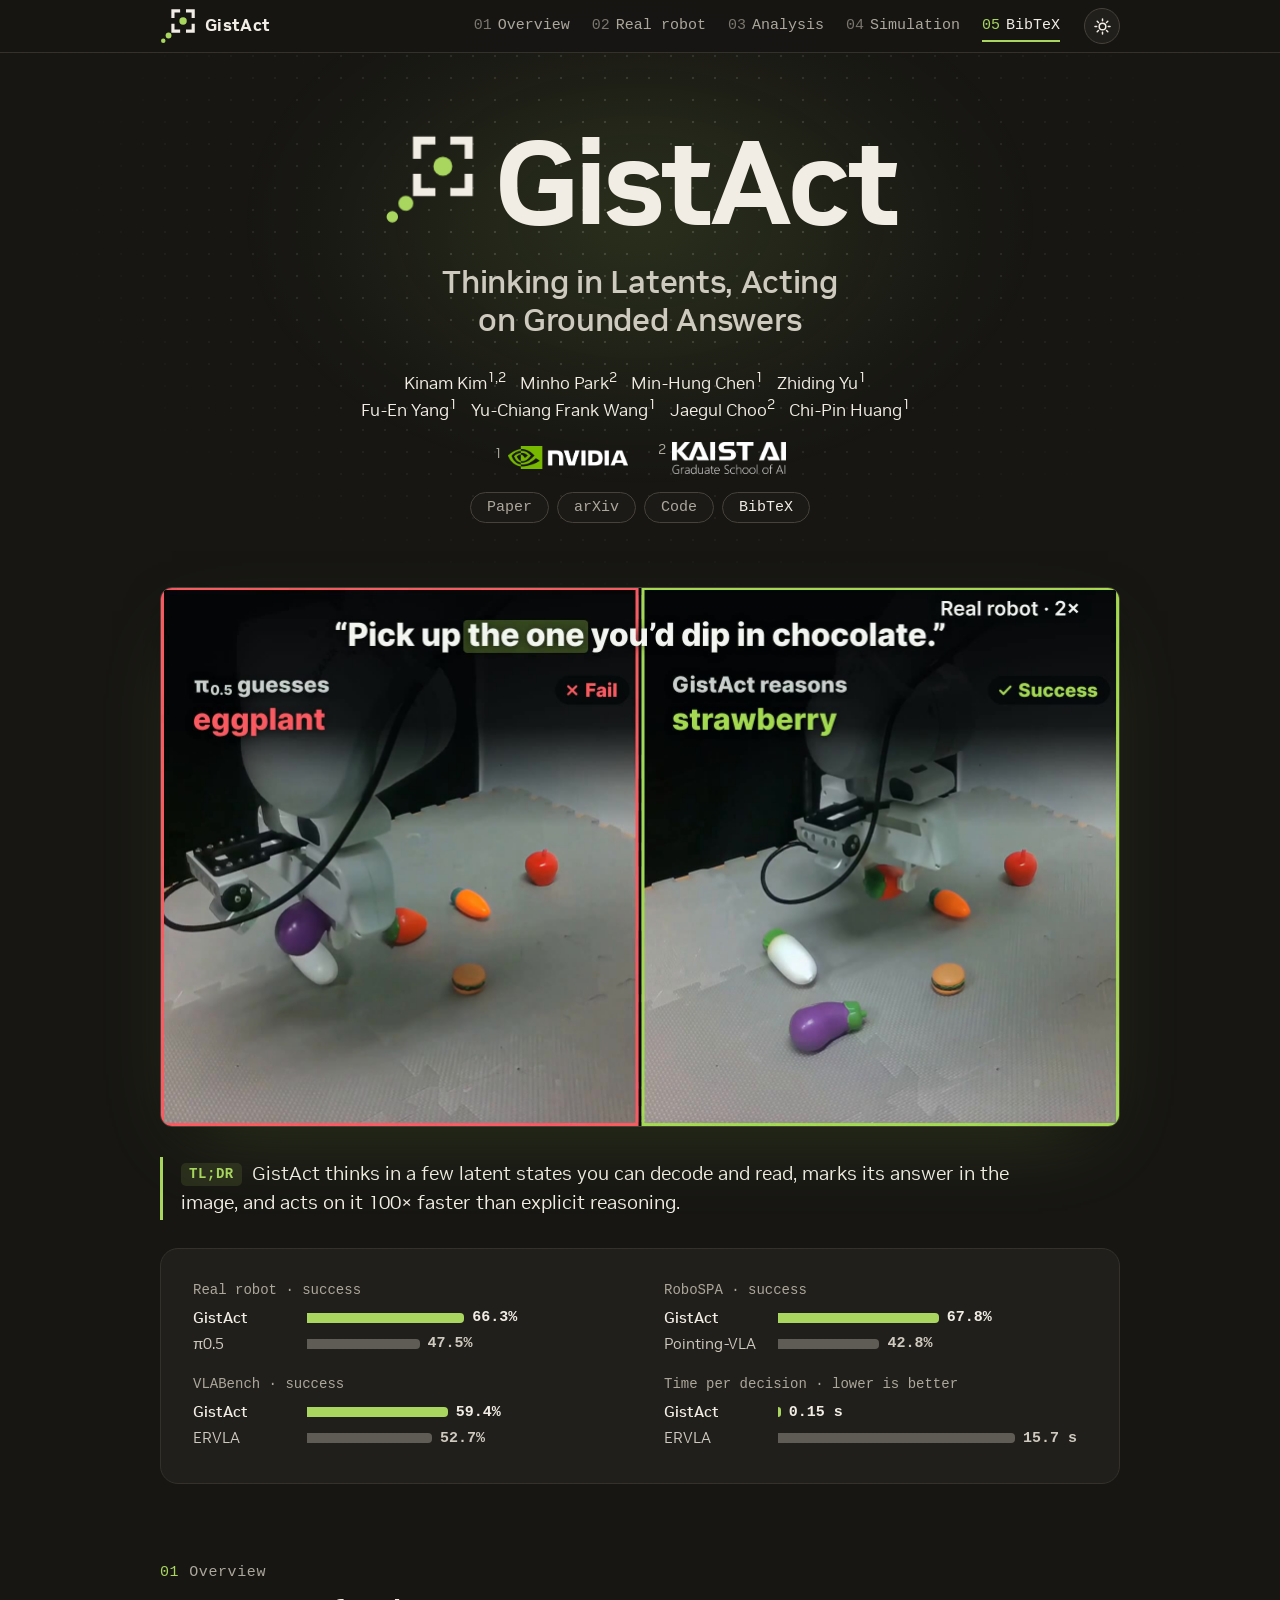
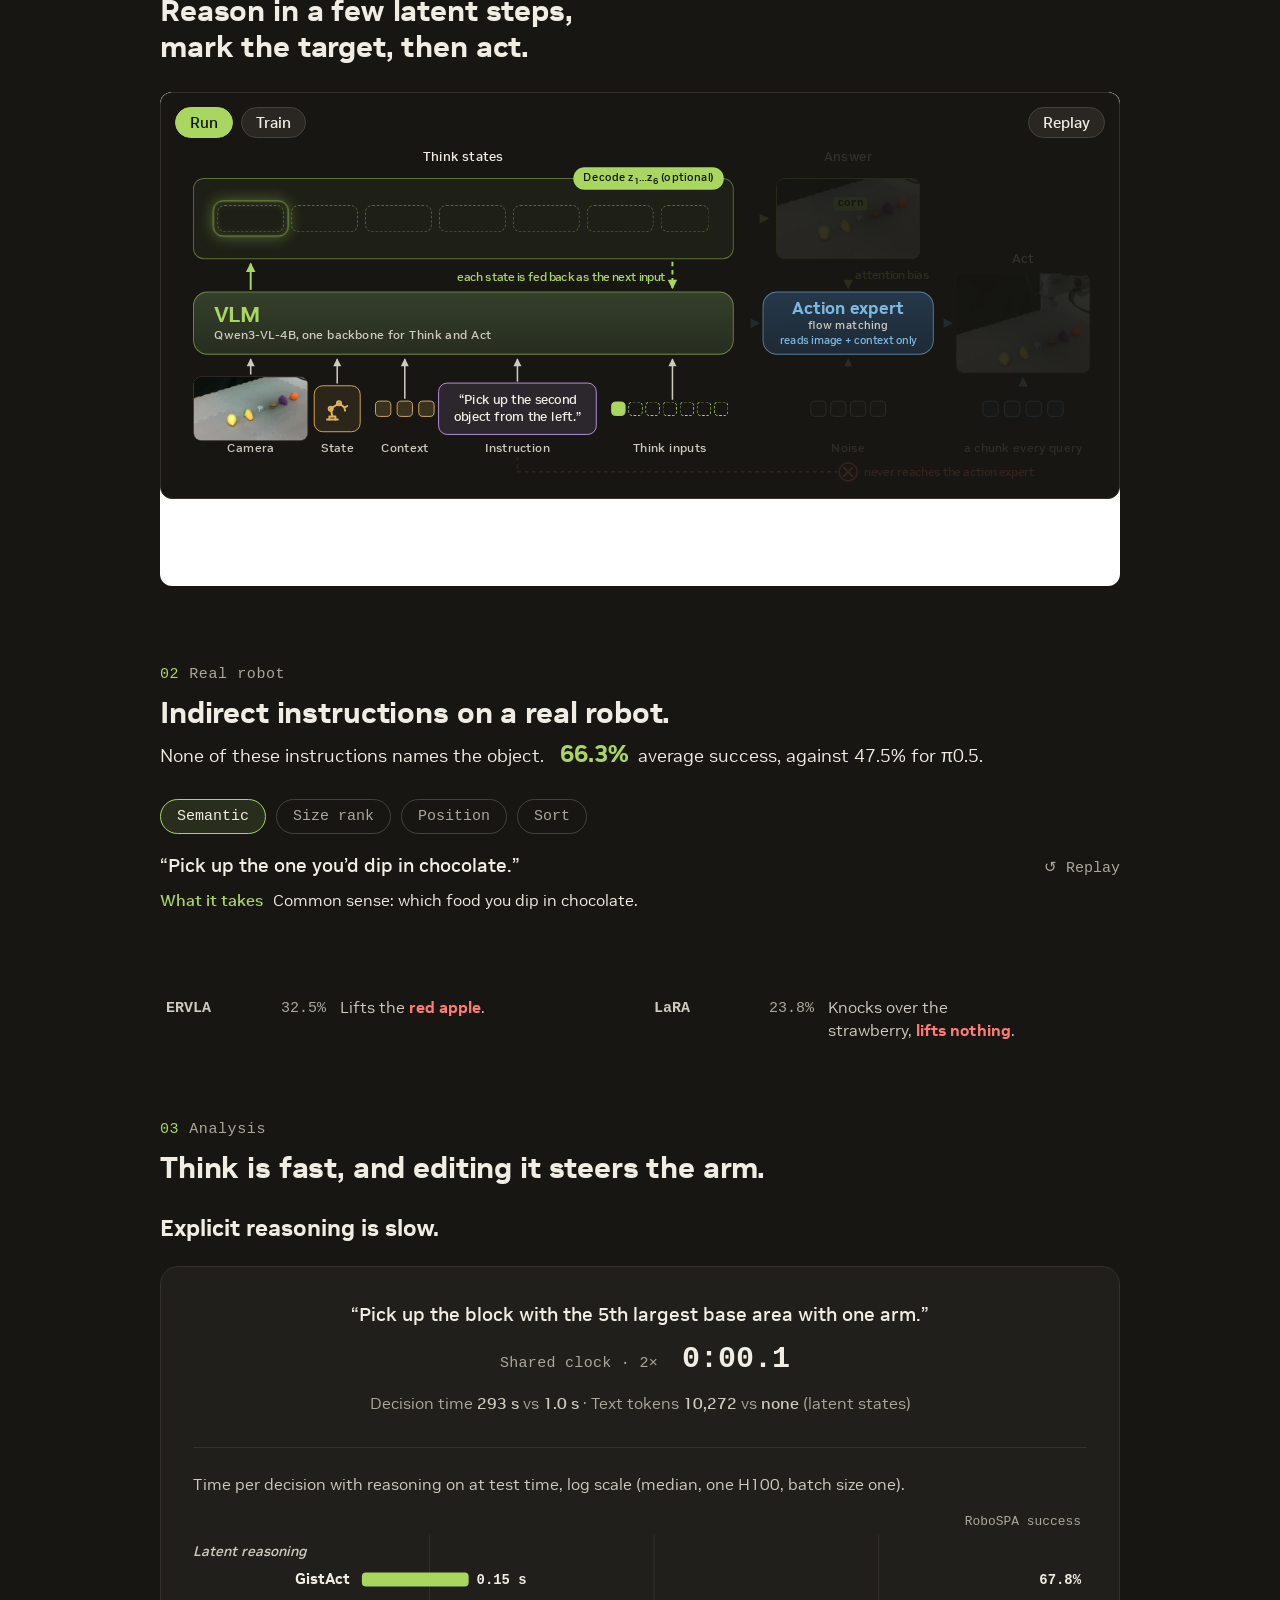
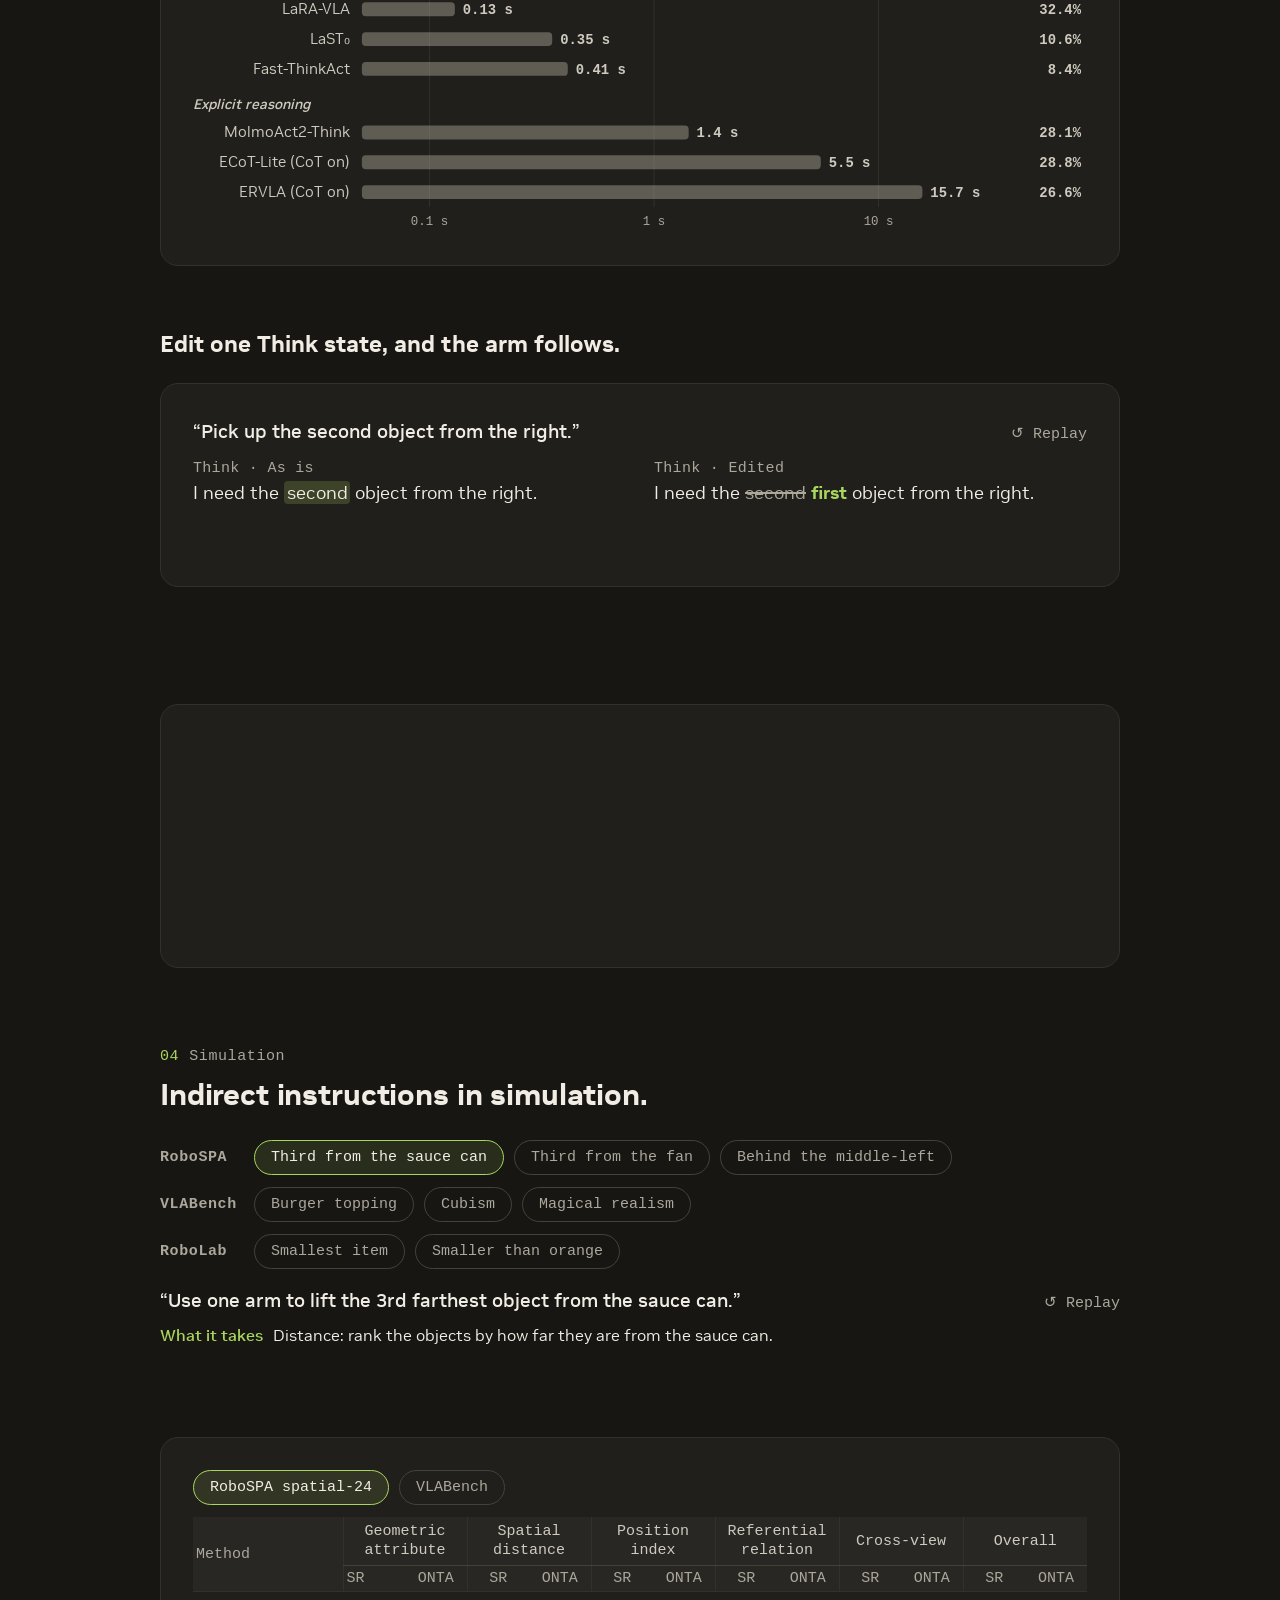
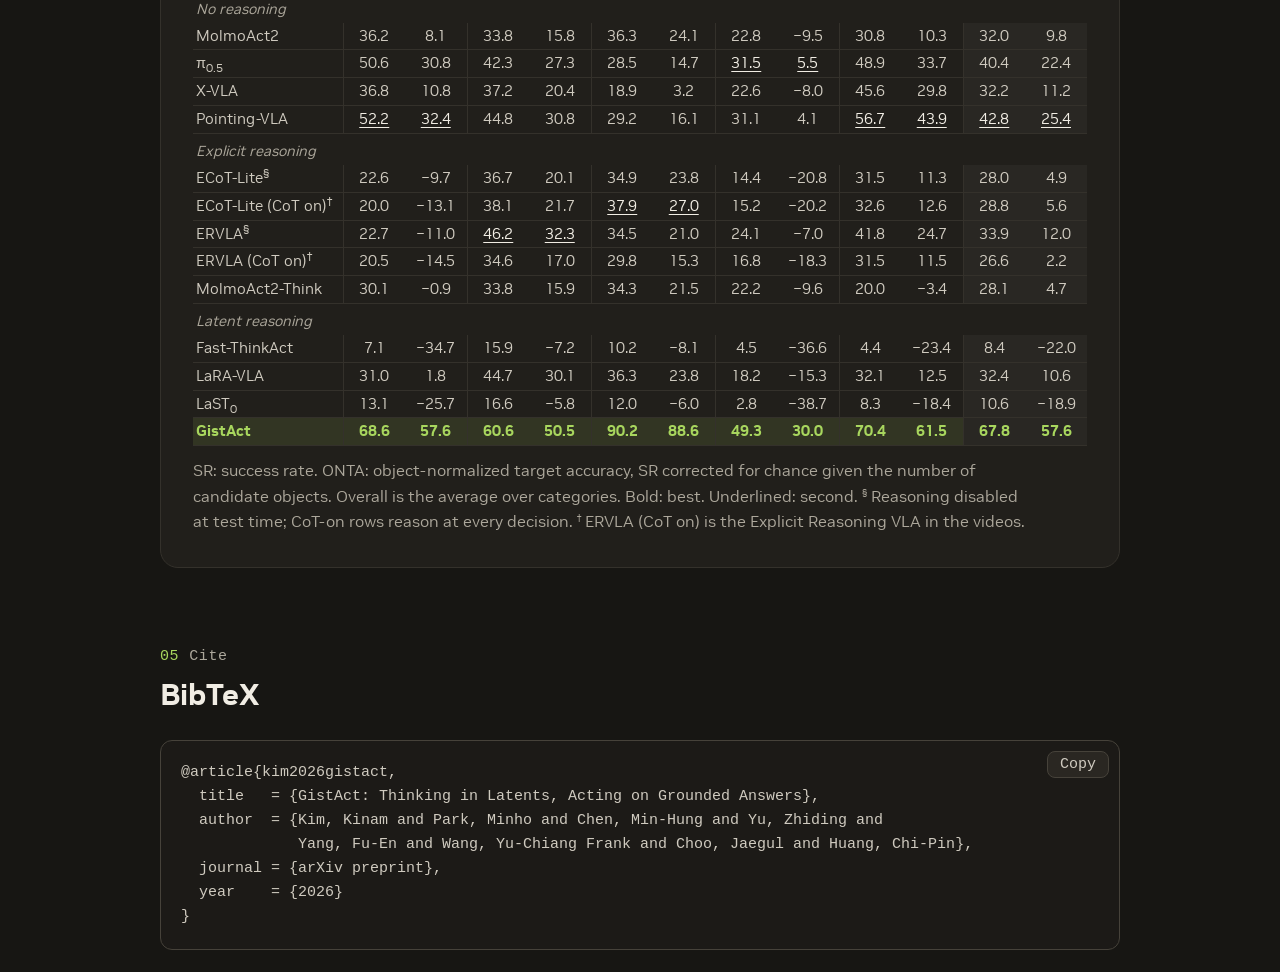
==== commit 1037742e: "Model animation: smooth Think sweep, no caption text, clip fix; teaser re-render Co-Authored-By: Cla" ====
--- a/index.html
+++ b/index.html
@@ -8,8 +8,8 @@
 <meta name="description" content="GistAct works out hard instructions in a few supervised latent states, ends on an answer drawn in the image, and acts on it at the speed of a plain policy.">
 <meta name="theme-color" content="#171613">
 <script>try{document.documentElement.dataset.theme=localStorage.getItem('gistact-theme')==='light'?'light':'dark'}catch(e){document.documentElement.dataset.theme='dark'}</script>
-<link rel="stylesheet" href="static/css/style.css?v=69c2580">
-<script src="static/js/theme_toggle.js?v=69c2580"></script>
+<link rel="stylesheet" href="static/css/style.css?v=901d750">
+<script src="static/js/theme_toggle.js?v=901d750"></script>
 </head>
 <body>
 <a class="skip" href="#main">Skip to content</a>
@@ -52,7 +52,7 @@
 
 <div class="wrap tz">
   <div class="teaser">
-    <video id="teaser" muted loop playsinline preload="metadata" poster="static/media/teaser.jpg?v=69c2580" aria-label="Overview video"><source src="static/media/teaser.mp4?v=69c2580" type="video/mp4"></video>
+    <video id="teaser" muted loop playsinline preload="metadata" poster="static/media/teaser.jpg?v=901d750" aria-label="Overview video"><source src="static/media/teaser.mp4?v=901d750" type="video/mp4"></video>
   </div>
 </div>
 <div class="wrap">
@@ -84,7 +84,7 @@
       <p class="eyebrow"><i>01</i>Overview</p>
       <h2>Reason in a few latent steps, mark the target, then act.</h2>
     </div>
-    <iframe class="m1 rv" id="m1" src="static/arch/m1.html?v=69c2580" title="GistAct model: inference and training, animated" loading="lazy"></iframe>
+    <iframe class="m1 rv" id="m1" src="static/arch/m1.html?v=901d750" title="GistAct model: inference and training, animated" loading="lazy"></iframe>
   </div>
 </section>
 
@@ -158,17 +158,17 @@
 </main>
 
 
-<script src="static/js/data.js?v=69c2580"></script>
-<script src="static/js/think.js?v=69c2580" onerror="void 0"></script>
-<script src="static/js/real_v2.js?v=69c2580" onerror="void 0"></script>
-<script src="static/js/real_baselines.js?v=69c2580" onerror="void 0"></script>
-<script src="static/js/edit_v2.js?v=69c2580" onerror="void 0"></script>
-<script src="static/js/grasp.js?v=69c2580" onerror="void 0"></script>
-<script src="static/js/real_fr3.js?v=69c2580" onerror="void 0"></script>
-<script src="static/js/robolab_lb.js?v=69c2580" onerror="void 0"></script>
-<script src="static/js/sim_v2.js?v=69c2580" onerror="void 0"></script>
-<script src="static/js/race_v3.js?v=69c2580" onerror="void 0"></script>
-<script src="static/js/extras.js?v=69c2580" onerror="void 0"></script>
-<script src="static/js/main.js?v=69c2580"></script>
+<script src="static/js/data.js?v=901d750"></script>
+<script src="static/js/think.js?v=901d750" onerror="void 0"></script>
+<script src="static/js/real_v2.js?v=901d750" onerror="void 0"></script>
+<script src="static/js/real_baselines.js?v=901d750" onerror="void 0"></script>
+<script src="static/js/edit_v2.js?v=901d750" onerror="void 0"></script>
+<script src="static/js/grasp.js?v=901d750" onerror="void 0"></script>
+<script src="static/js/real_fr3.js?v=901d750" onerror="void 0"></script>
+<script src="static/js/robolab_lb.js?v=901d750" onerror="void 0"></script>
+<script src="static/js/sim_v2.js?v=901d750" onerror="void 0"></script>
+<script src="static/js/race_v3.js?v=901d750" onerror="void 0"></script>
+<script src="static/js/extras.js?v=901d750" onerror="void 0"></script>
+<script src="static/js/main.js?v=901d750"></script>
 </body>
 </html>
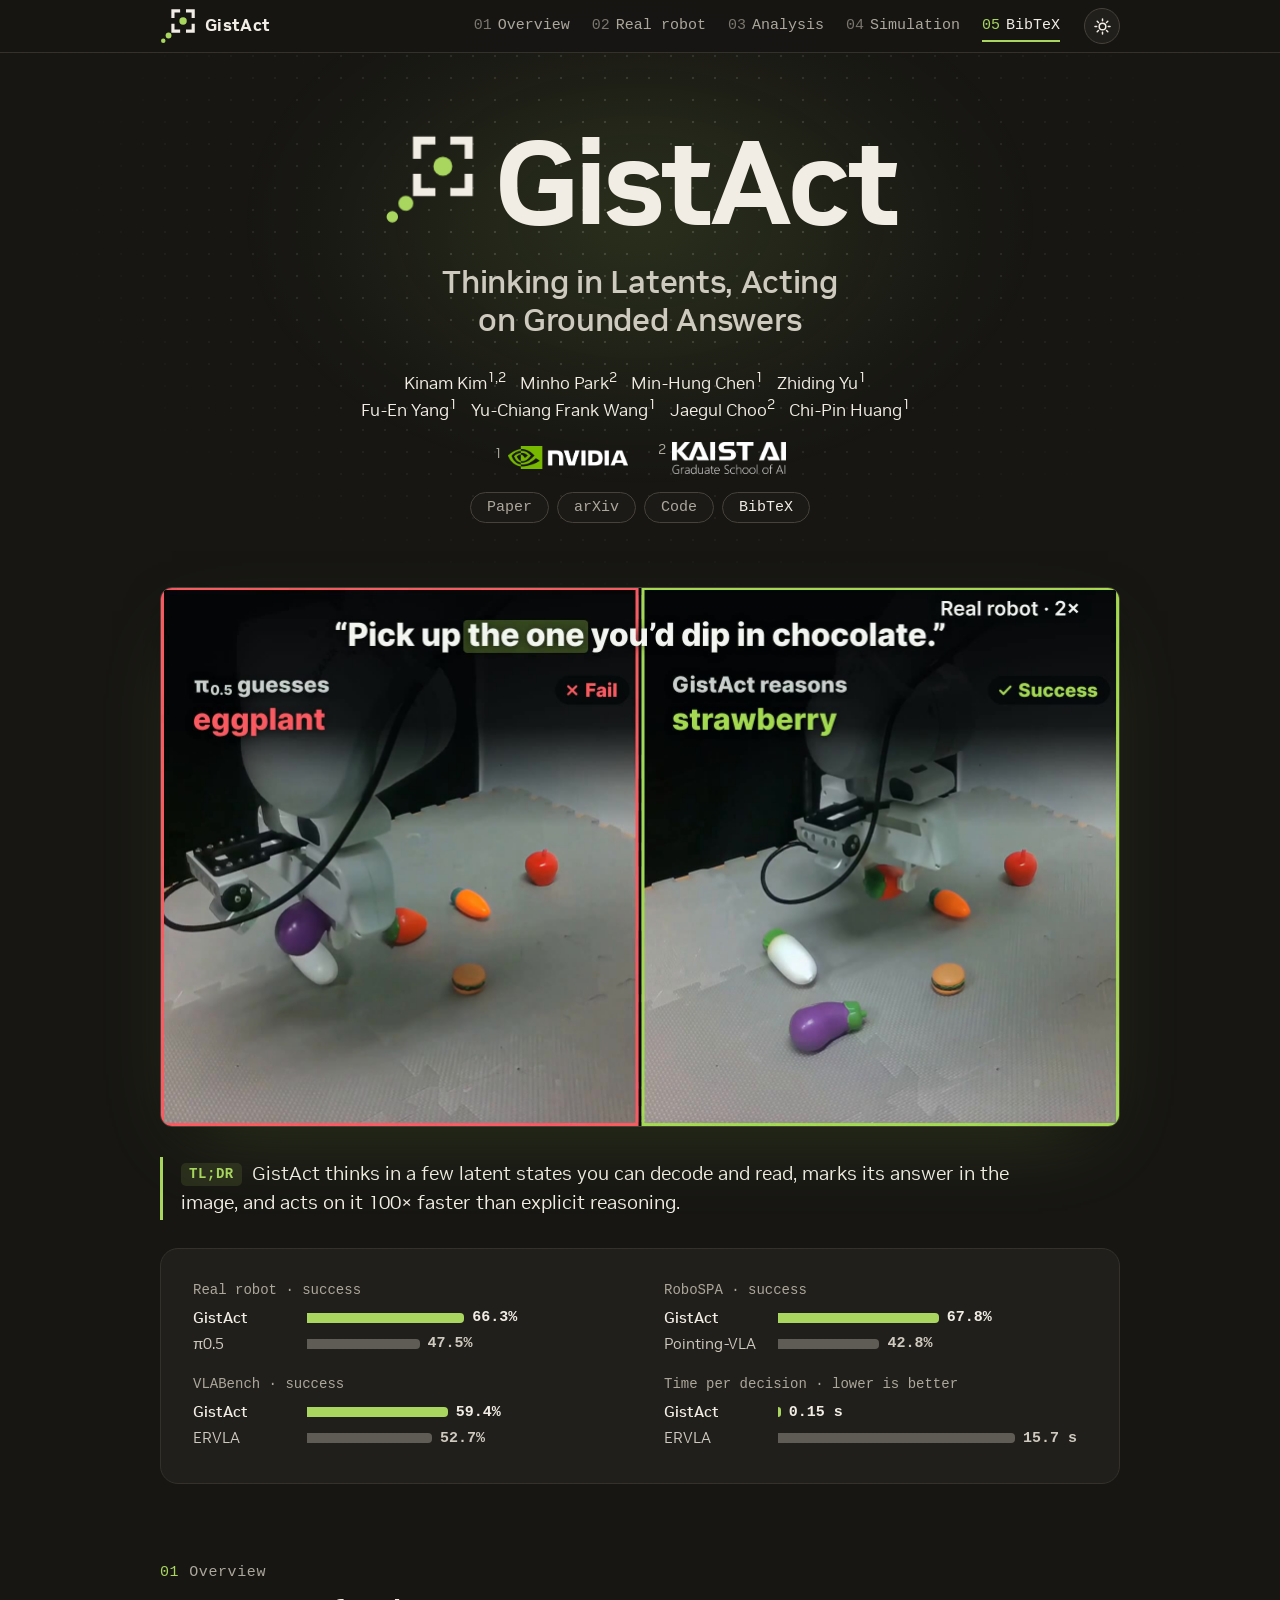
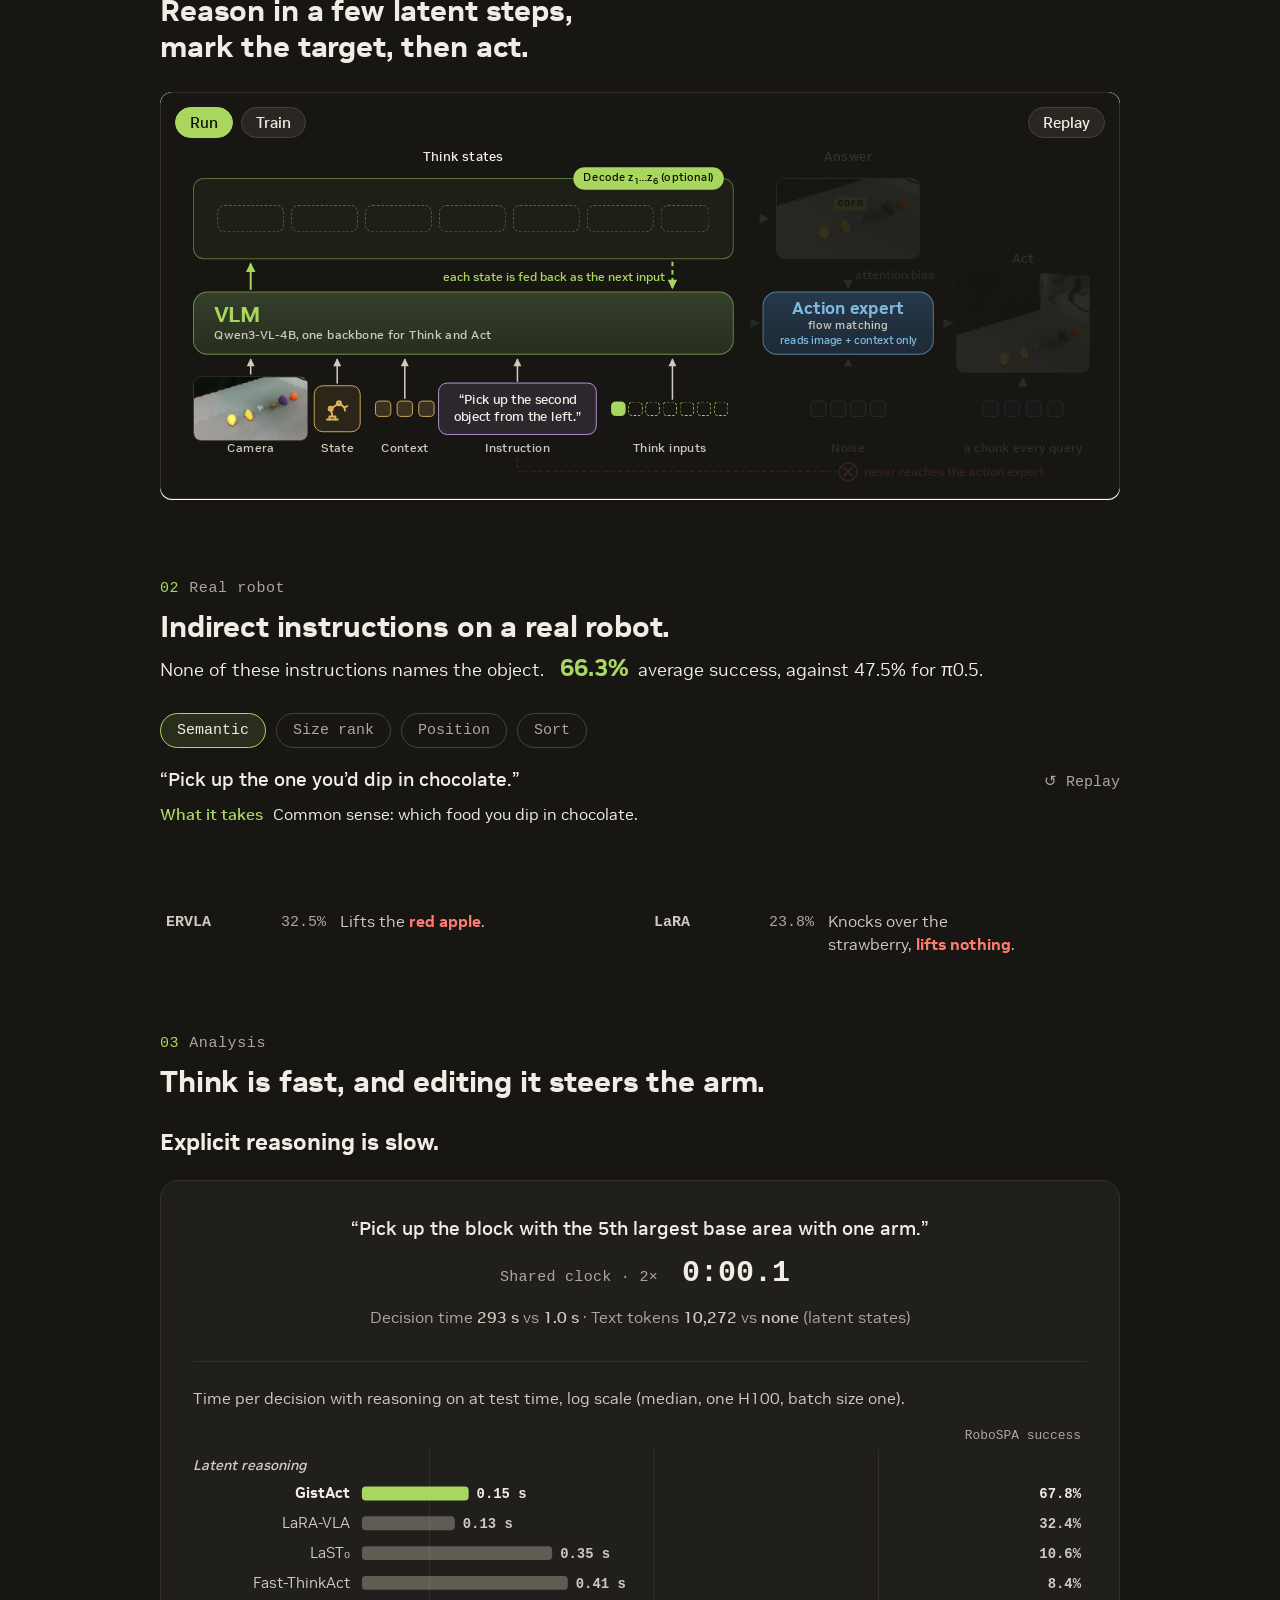
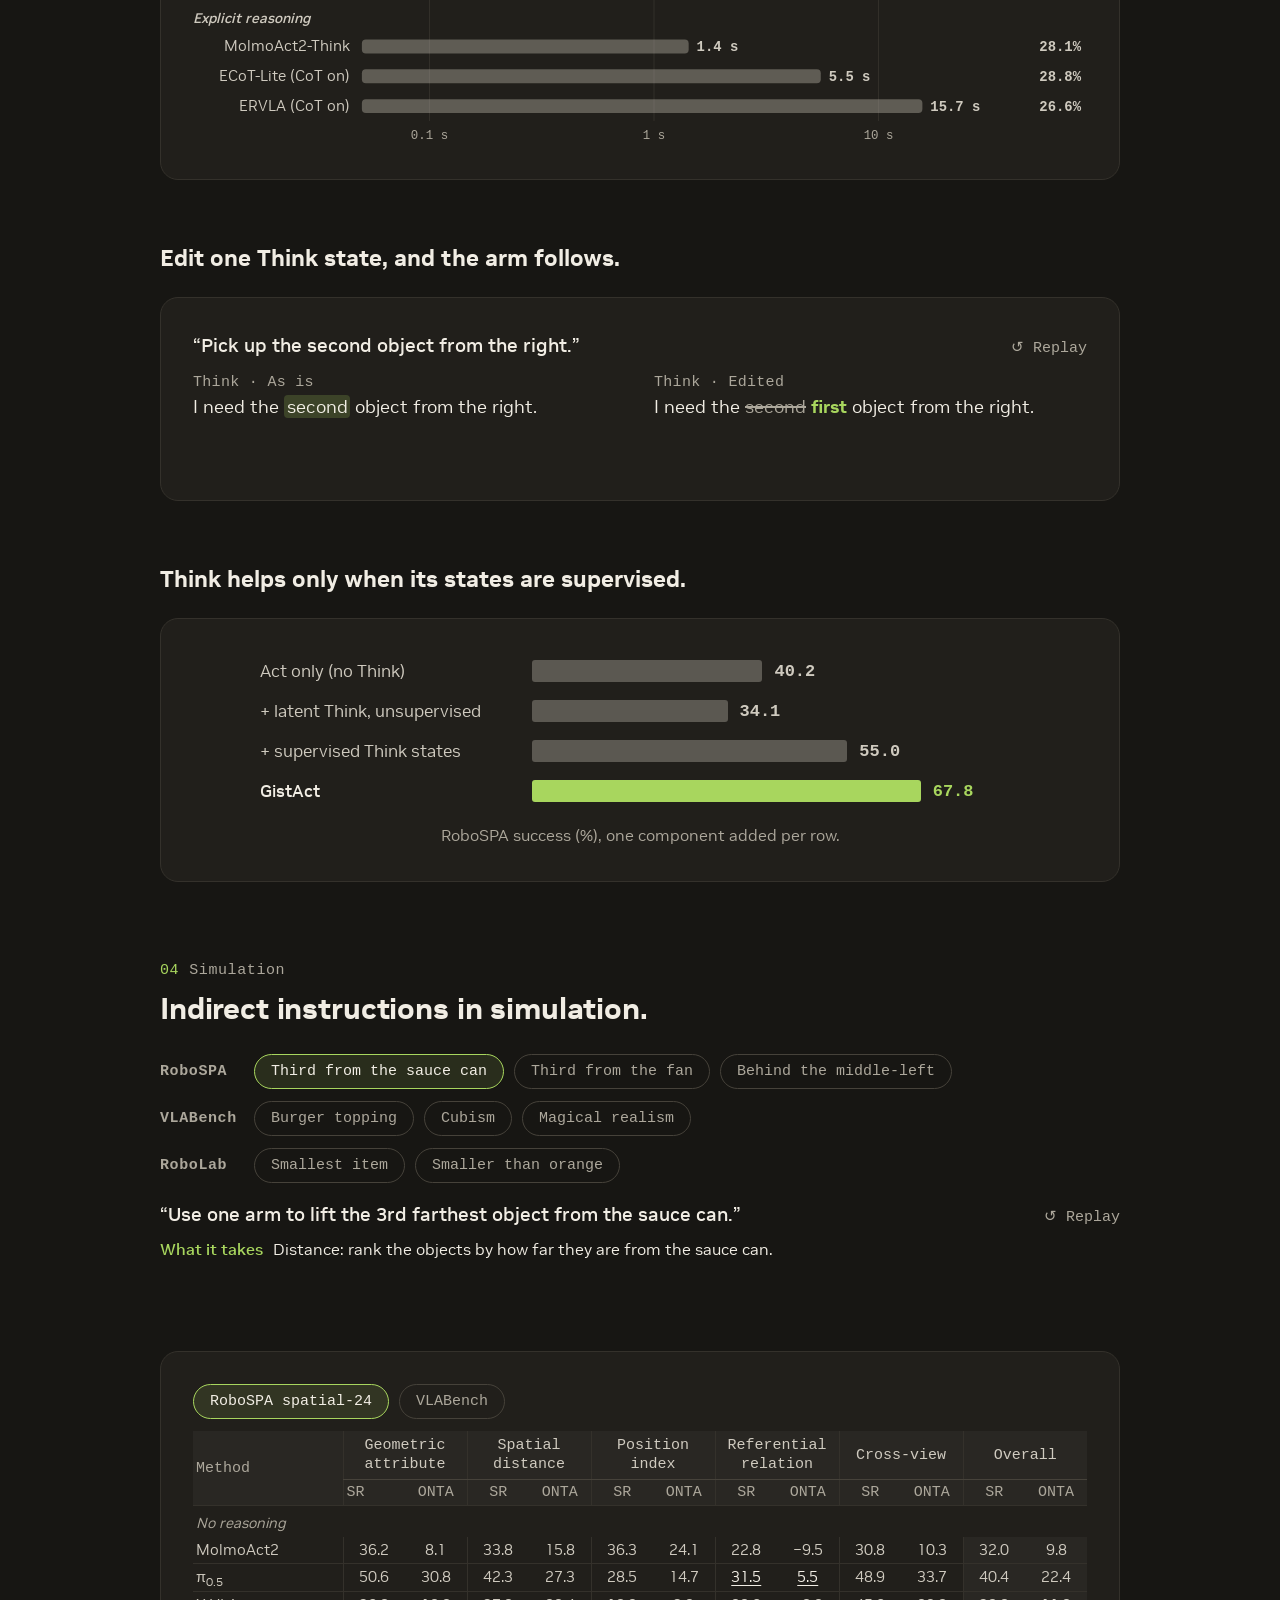
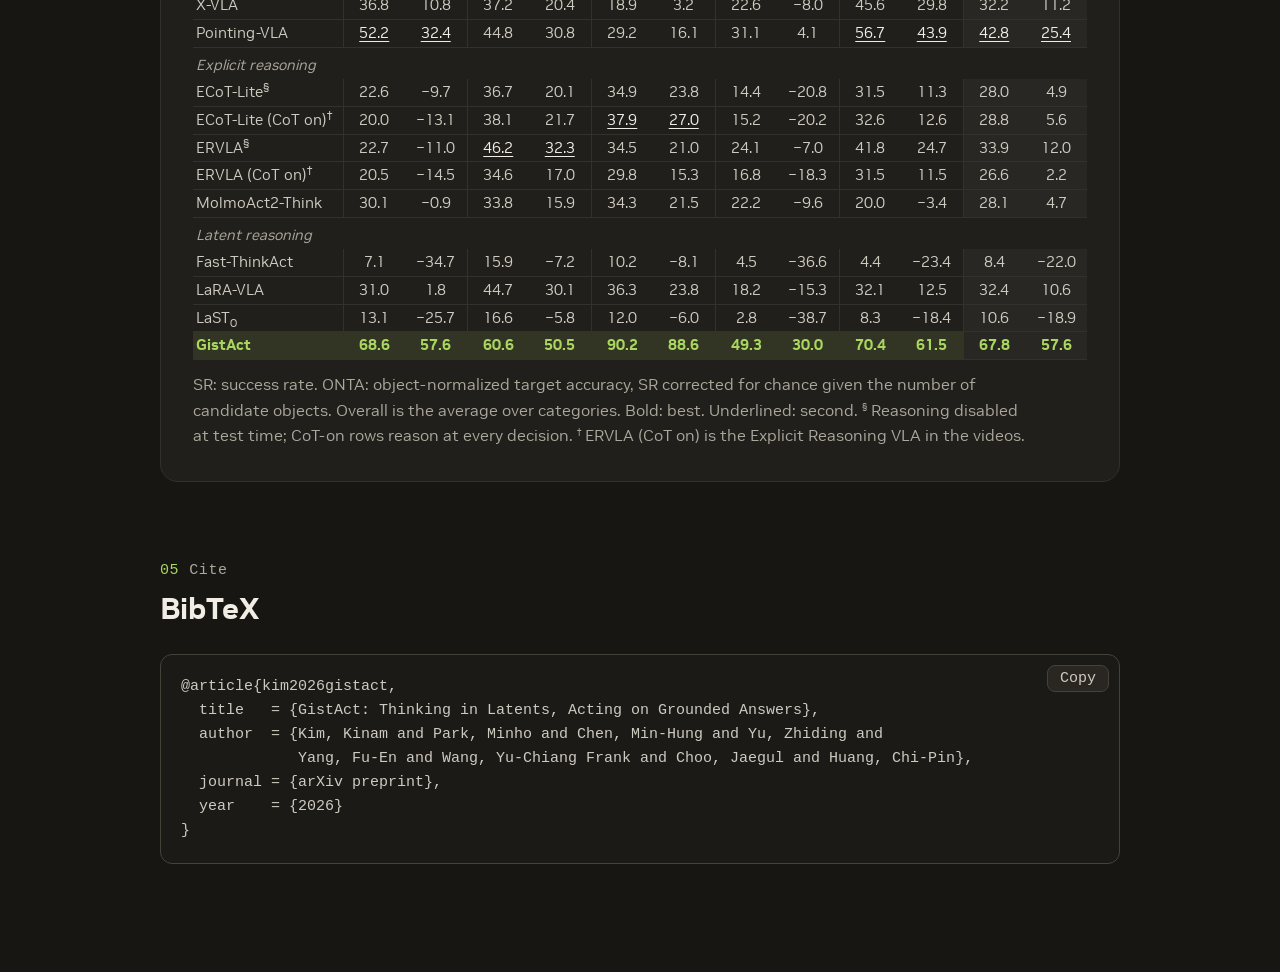
==== commit 6c4a8ade: "Think chips one at a time; teaser re-render Co-Authored-By: Claude Opus 5.5 <noreply@anthropic.com> " ====
--- a/index.html
+++ b/index.html
@@ -8,8 +8,8 @@
 <meta name="description" content="GistAct works out hard instructions in a few supervised latent states, ends on an answer drawn in the image, and acts on it at the speed of a plain policy.">
 <meta name="theme-color" content="#171613">
 <script>try{document.documentElement.dataset.theme=localStorage.getItem('gistact-theme')==='light'?'light':'dark'}catch(e){document.documentElement.dataset.theme='dark'}</script>
-<link rel="stylesheet" href="static/css/style.css?v=901d750">
-<script src="static/js/theme_toggle.js?v=901d750"></script>
+<link rel="stylesheet" href="static/css/style.css?v=27b284c">
+<script src="static/js/theme_toggle.js?v=27b284c"></script>
 </head>
 <body>
 <a class="skip" href="#main">Skip to content</a>
@@ -52,7 +52,7 @@
 
 <div class="wrap tz">
   <div class="teaser">
-    <video id="teaser" muted loop playsinline preload="metadata" poster="static/media/teaser.jpg?v=901d750" aria-label="Overview video"><source src="static/media/teaser.mp4?v=901d750" type="video/mp4"></video>
+    <video id="teaser" muted loop playsinline preload="metadata" poster="static/media/teaser.jpg?v=27b284c" aria-label="Overview video"><source src="static/media/teaser.mp4?v=27b284c" type="video/mp4"></video>
   </div>
 </div>
 <div class="wrap">
@@ -84,7 +84,7 @@
       <p class="eyebrow"><i>01</i>Overview</p>
       <h2>Reason in a few latent steps, mark the target, then act.</h2>
     </div>
-    <iframe class="m1 rv" id="m1" src="static/arch/m1.html?v=901d750" title="GistAct model: inference and training, animated" loading="lazy"></iframe>
+    <iframe class="m1 rv" id="m1" src="static/arch/m1.html?v=27b284c" title="GistAct model: inference and training, animated" loading="lazy"></iframe>
   </div>
 </section>
 
@@ -158,17 +158,17 @@
 </main>
 
 
-<script src="static/js/data.js?v=901d750"></script>
-<script src="static/js/think.js?v=901d750" onerror="void 0"></script>
-<script src="static/js/real_v2.js?v=901d750" onerror="void 0"></script>
-<script src="static/js/real_baselines.js?v=901d750" onerror="void 0"></script>
-<script src="static/js/edit_v2.js?v=901d750" onerror="void 0"></script>
-<script src="static/js/grasp.js?v=901d750" onerror="void 0"></script>
-<script src="static/js/real_fr3.js?v=901d750" onerror="void 0"></script>
-<script src="static/js/robolab_lb.js?v=901d750" onerror="void 0"></script>
-<script src="static/js/sim_v2.js?v=901d750" onerror="void 0"></script>
-<script src="static/js/race_v3.js?v=901d750" onerror="void 0"></script>
-<script src="static/js/extras.js?v=901d750" onerror="void 0"></script>
-<script src="static/js/main.js?v=901d750"></script>
+<script src="static/js/data.js?v=27b284c"></script>
+<script src="static/js/think.js?v=27b284c" onerror="void 0"></script>
+<script src="static/js/real_v2.js?v=27b284c" onerror="void 0"></script>
+<script src="static/js/real_baselines.js?v=27b284c" onerror="void 0"></script>
+<script src="static/js/edit_v2.js?v=27b284c" onerror="void 0"></script>
+<script src="static/js/grasp.js?v=27b284c" onerror="void 0"></script>
+<script src="static/js/real_fr3.js?v=27b284c" onerror="void 0"></script>
+<script src="static/js/robolab_lb.js?v=27b284c" onerror="void 0"></script>
+<script src="static/js/sim_v2.js?v=27b284c" onerror="void 0"></script>
+<script src="static/js/race_v3.js?v=27b284c" onerror="void 0"></script>
+<script src="static/js/extras.js?v=27b284c" onerror="void 0"></script>
+<script src="static/js/main.js?v=27b284c"></script>
 </body>
 </html>
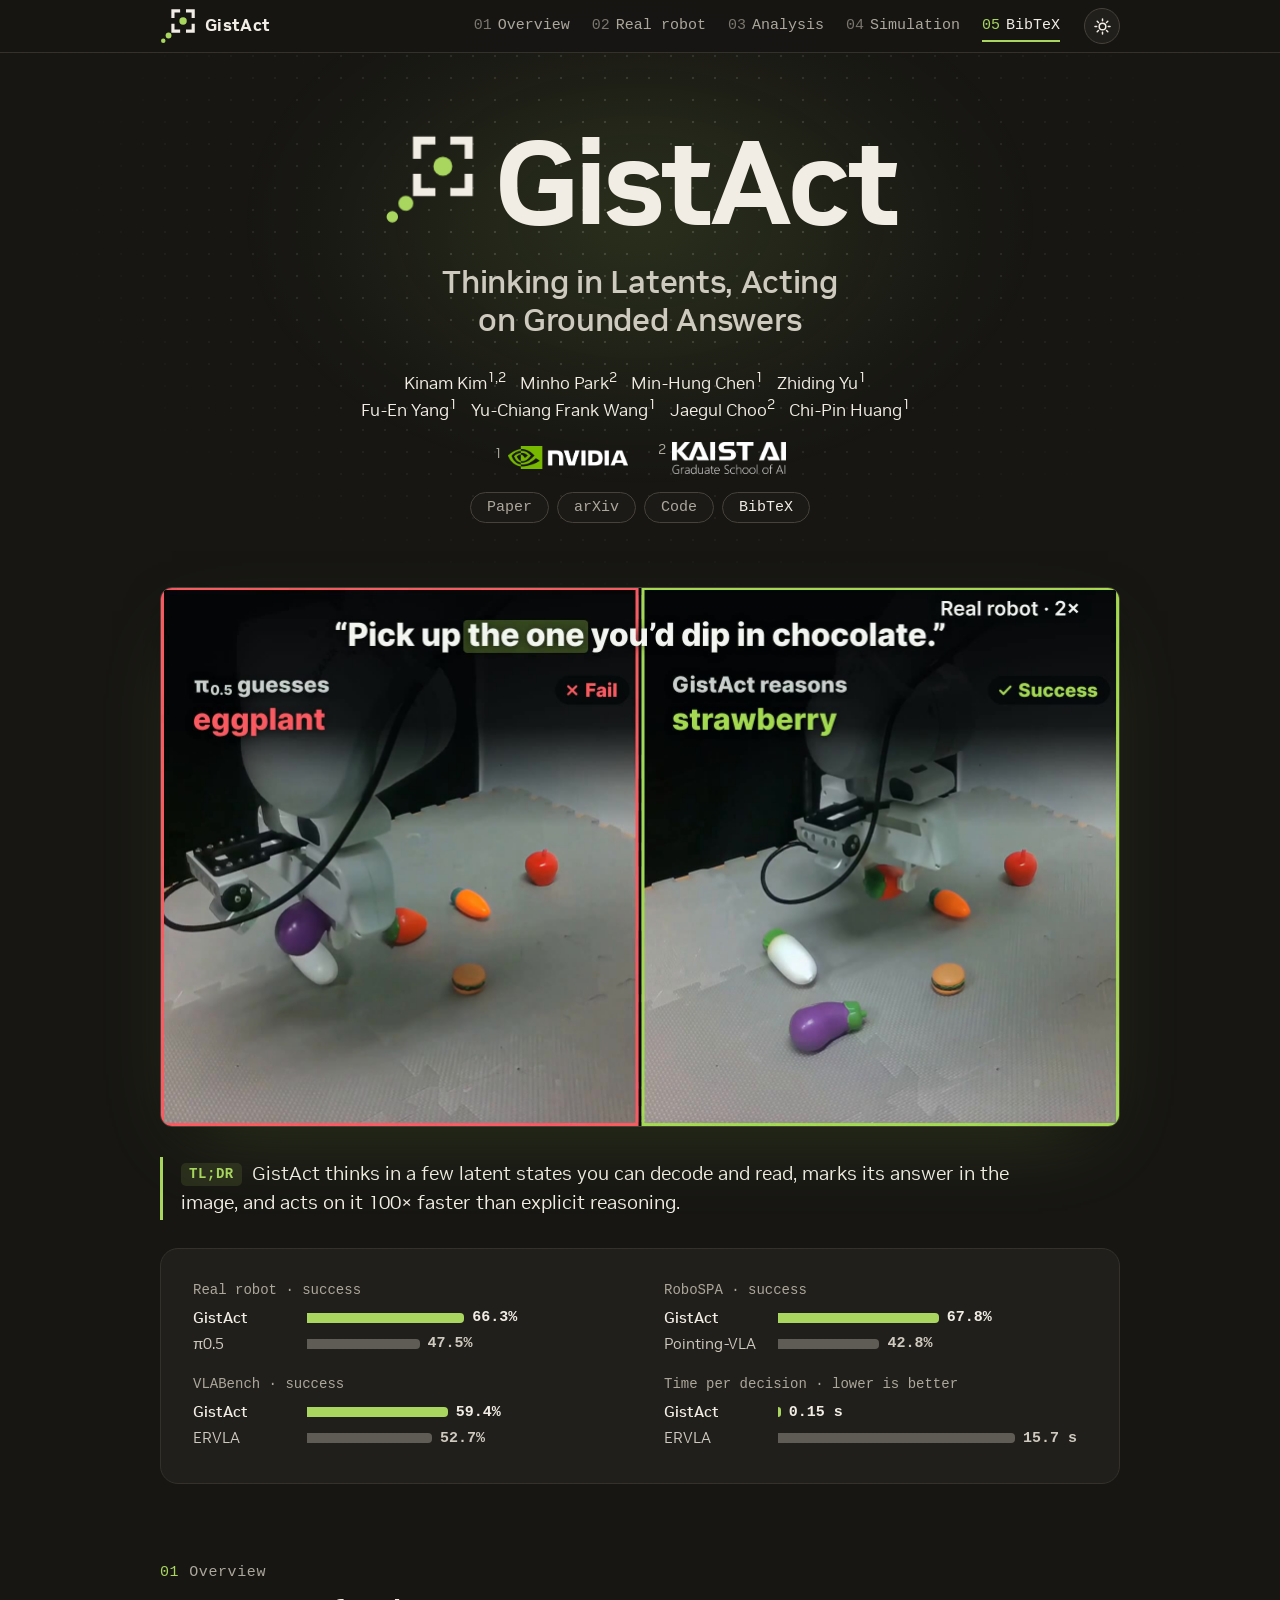
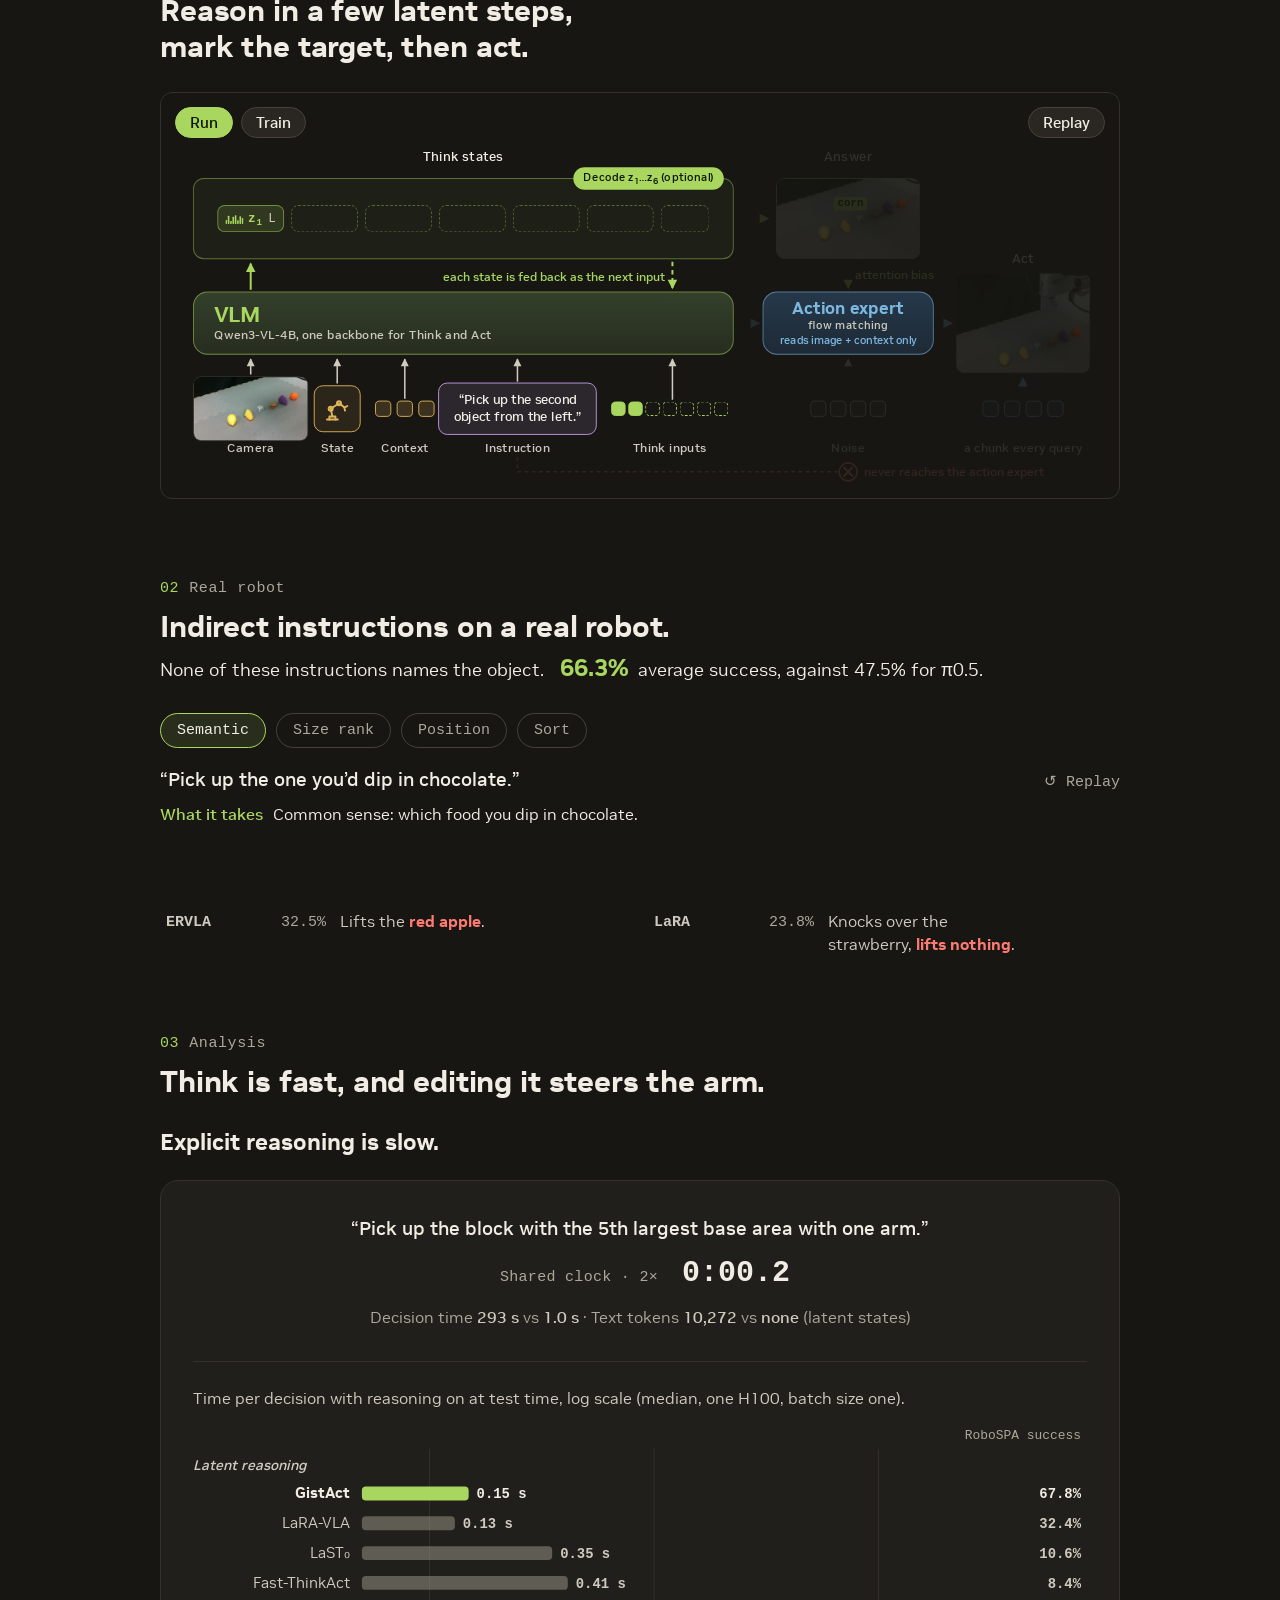
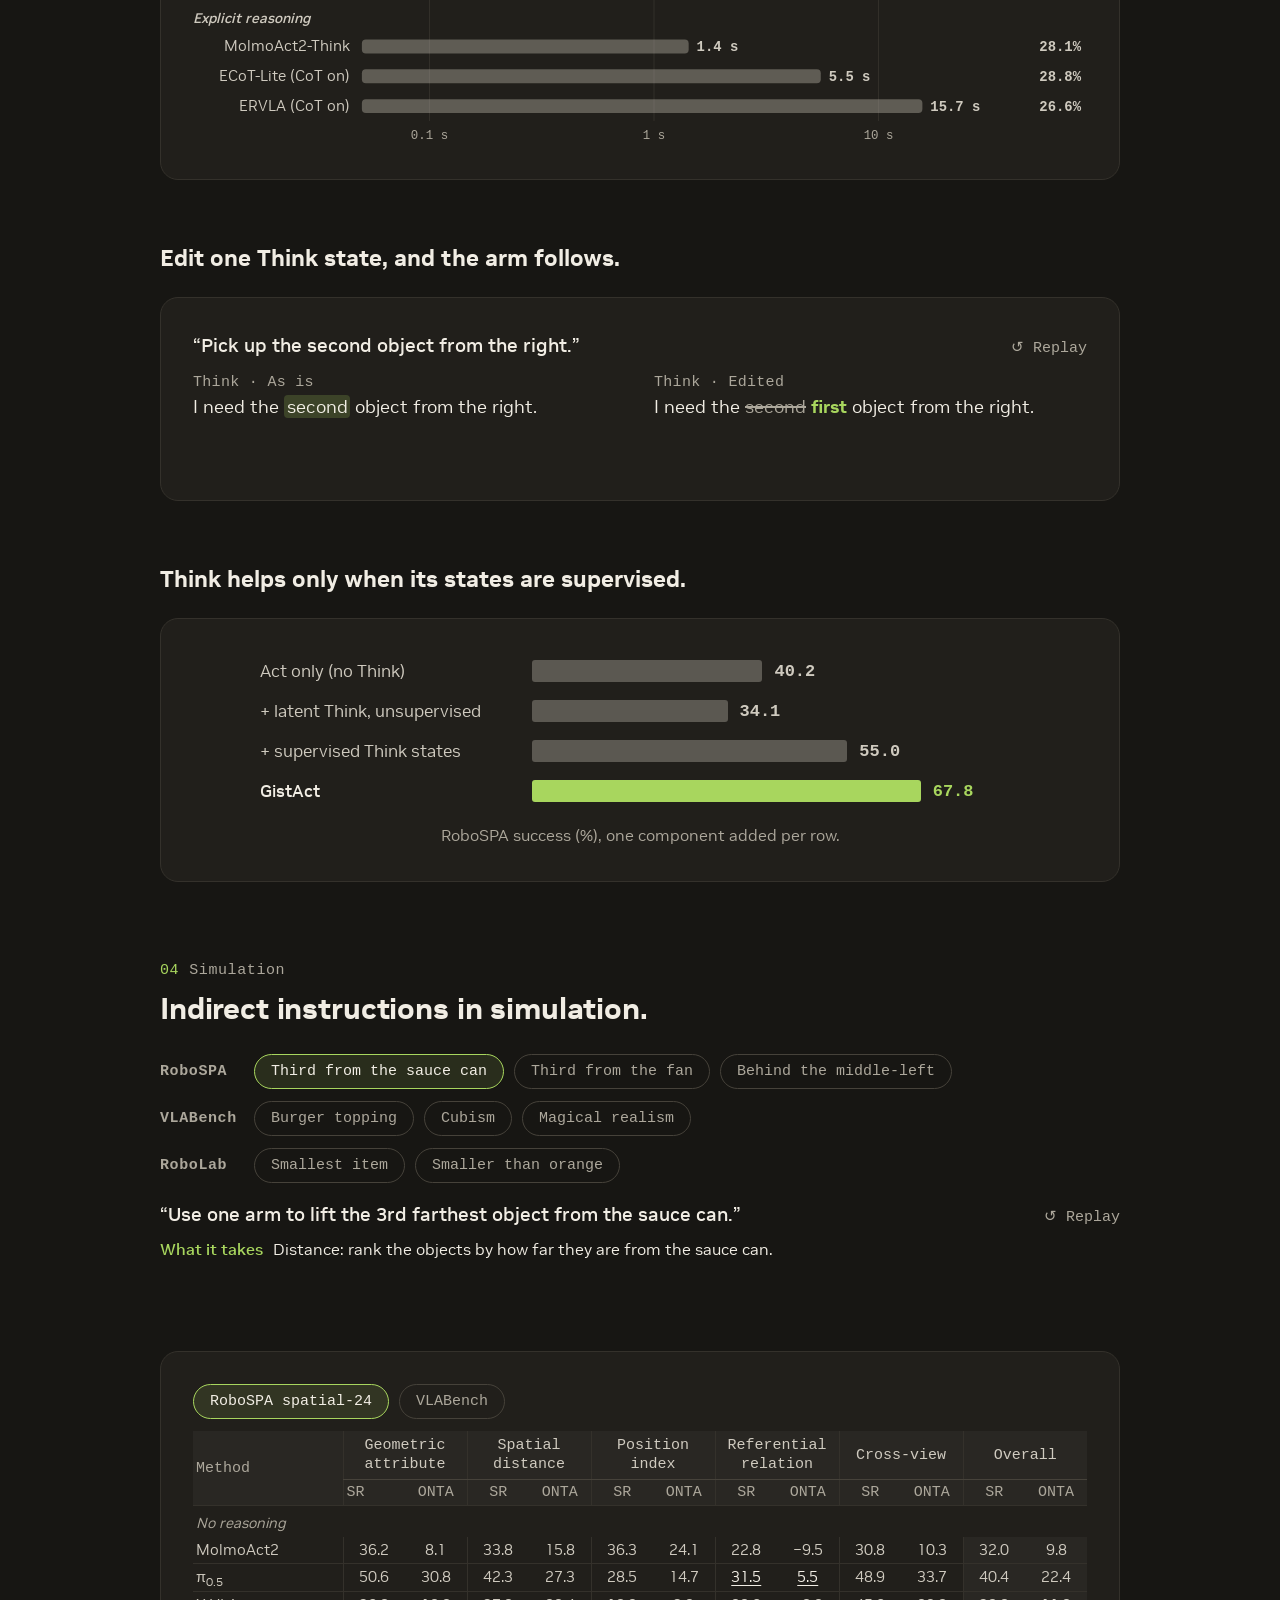
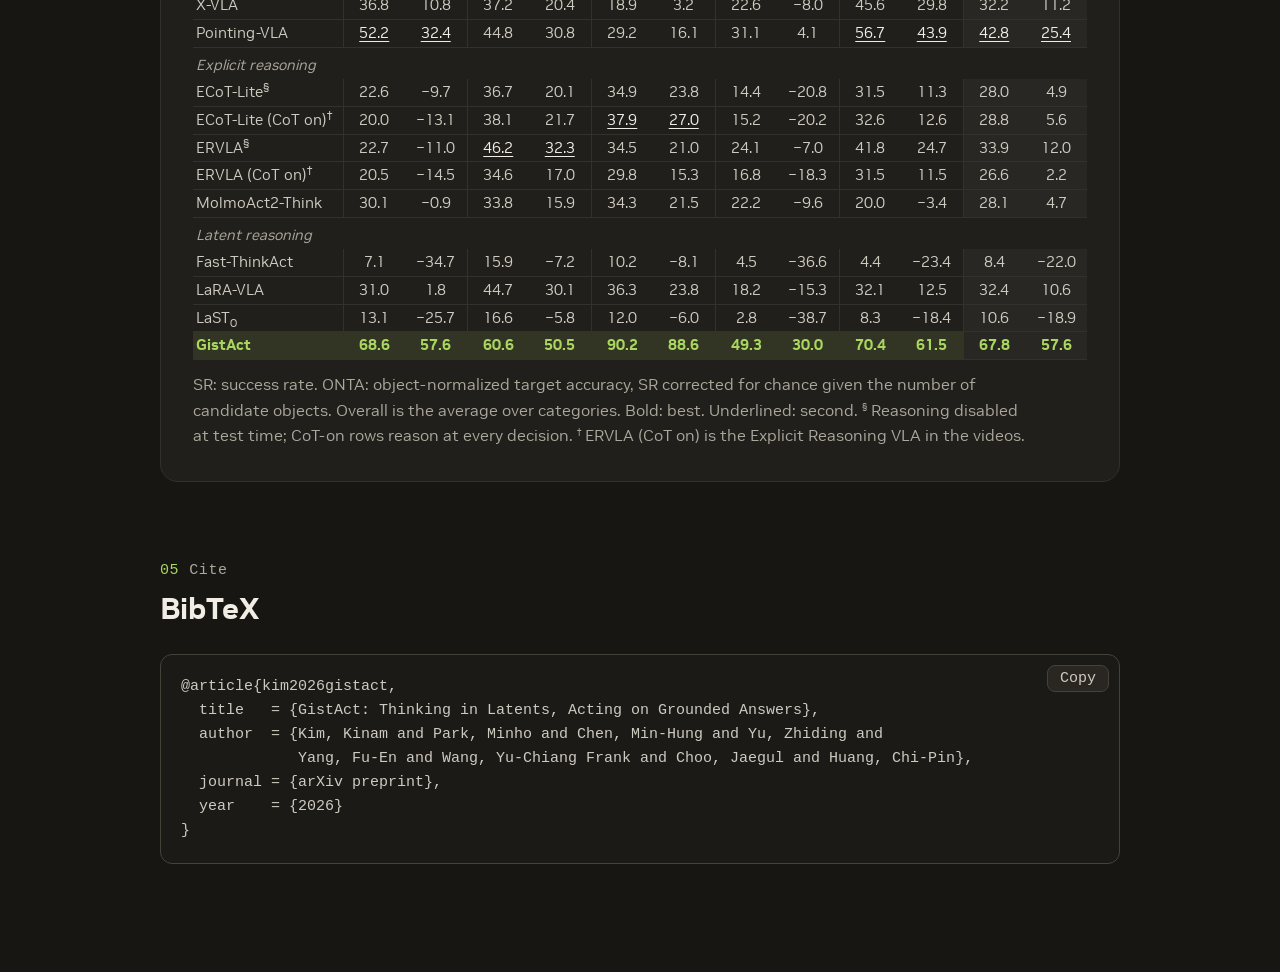
==== commit de658441: "Fix white line around the model animation Co-Authored-By: Claude Opus 5.5 <noreply@anthropic.com> Cl" ====
--- a/index.html
+++ b/index.html
@@ -8,8 +8,8 @@
 <meta name="description" content="GistAct works out hard instructions in a few supervised latent states, ends on an answer drawn in the image, and acts on it at the speed of a plain policy.">
 <meta name="theme-color" content="#171613">
 <script>try{document.documentElement.dataset.theme=localStorage.getItem('gistact-theme')==='light'?'light':'dark'}catch(e){document.documentElement.dataset.theme='dark'}</script>
-<link rel="stylesheet" href="static/css/style.css?v=27b284c">
-<script src="static/js/theme_toggle.js?v=27b284c"></script>
+<link rel="stylesheet" href="static/css/style.css?v=63bc965">
+<script src="static/js/theme_toggle.js?v=63bc965"></script>
 </head>
 <body>
 <a class="skip" href="#main">Skip to content</a>
@@ -52,7 +52,7 @@
 
 <div class="wrap tz">
   <div class="teaser">
-    <video id="teaser" muted loop playsinline preload="metadata" poster="static/media/teaser.jpg?v=27b284c" aria-label="Overview video"><source src="static/media/teaser.mp4?v=27b284c" type="video/mp4"></video>
+    <video id="teaser" muted loop playsinline preload="metadata" poster="static/media/teaser.jpg?v=63bc965" aria-label="Overview video"><source src="static/media/teaser.mp4?v=63bc965" type="video/mp4"></video>
   </div>
 </div>
 <div class="wrap">
@@ -84,7 +84,7 @@
       <p class="eyebrow"><i>01</i>Overview</p>
       <h2>Reason in a few latent steps, mark the target, then act.</h2>
     </div>
-    <iframe class="m1 rv" id="m1" src="static/arch/m1.html?v=27b284c" title="GistAct model: inference and training, animated" loading="lazy"></iframe>
+    <iframe class="m1 rv" id="m1" src="static/arch/m1.html?v=63bc965" title="GistAct model: inference and training, animated" loading="lazy"></iframe>
   </div>
 </section>
 
@@ -158,17 +158,17 @@
 </main>
 
 
-<script src="static/js/data.js?v=27b284c"></script>
-<script src="static/js/think.js?v=27b284c" onerror="void 0"></script>
-<script src="static/js/real_v2.js?v=27b284c" onerror="void 0"></script>
-<script src="static/js/real_baselines.js?v=27b284c" onerror="void 0"></script>
-<script src="static/js/edit_v2.js?v=27b284c" onerror="void 0"></script>
-<script src="static/js/grasp.js?v=27b284c" onerror="void 0"></script>
-<script src="static/js/real_fr3.js?v=27b284c" onerror="void 0"></script>
-<script src="static/js/robolab_lb.js?v=27b284c" onerror="void 0"></script>
-<script src="static/js/sim_v2.js?v=27b284c" onerror="void 0"></script>
-<script src="static/js/race_v3.js?v=27b284c" onerror="void 0"></script>
-<script src="static/js/extras.js?v=27b284c" onerror="void 0"></script>
-<script src="static/js/main.js?v=27b284c"></script>
+<script src="static/js/data.js?v=63bc965"></script>
+<script src="static/js/think.js?v=63bc965" onerror="void 0"></script>
+<script src="static/js/real_v2.js?v=63bc965" onerror="void 0"></script>
+<script src="static/js/real_baselines.js?v=63bc965" onerror="void 0"></script>
+<script src="static/js/edit_v2.js?v=63bc965" onerror="void 0"></script>
+<script src="static/js/grasp.js?v=63bc965" onerror="void 0"></script>
+<script src="static/js/real_fr3.js?v=63bc965" onerror="void 0"></script>
+<script src="static/js/robolab_lb.js?v=63bc965" onerror="void 0"></script>
+<script src="static/js/sim_v2.js?v=63bc965" onerror="void 0"></script>
+<script src="static/js/race_v3.js?v=63bc965" onerror="void 0"></script>
+<script src="static/js/extras.js?v=63bc965" onerror="void 0"></script>
+<script src="static/js/main.js?v=63bc965"></script>
 </body>
 </html>
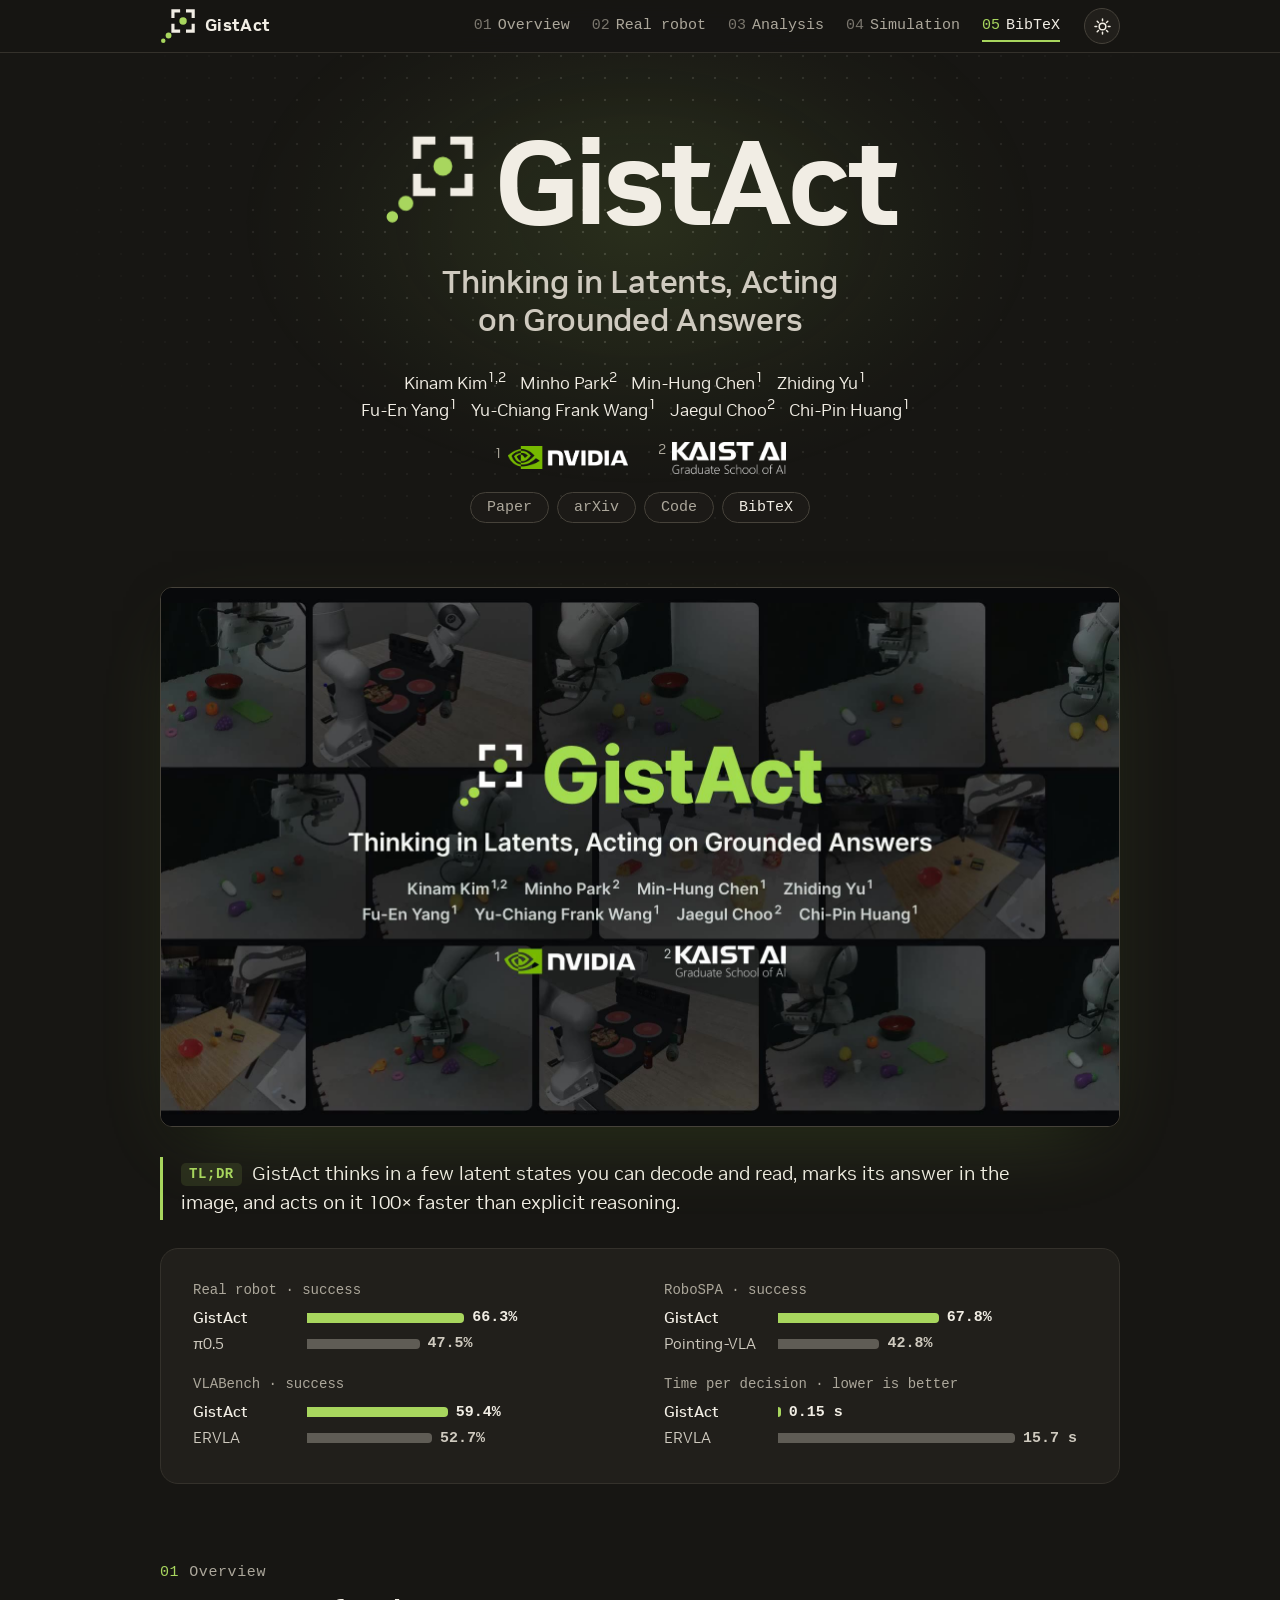
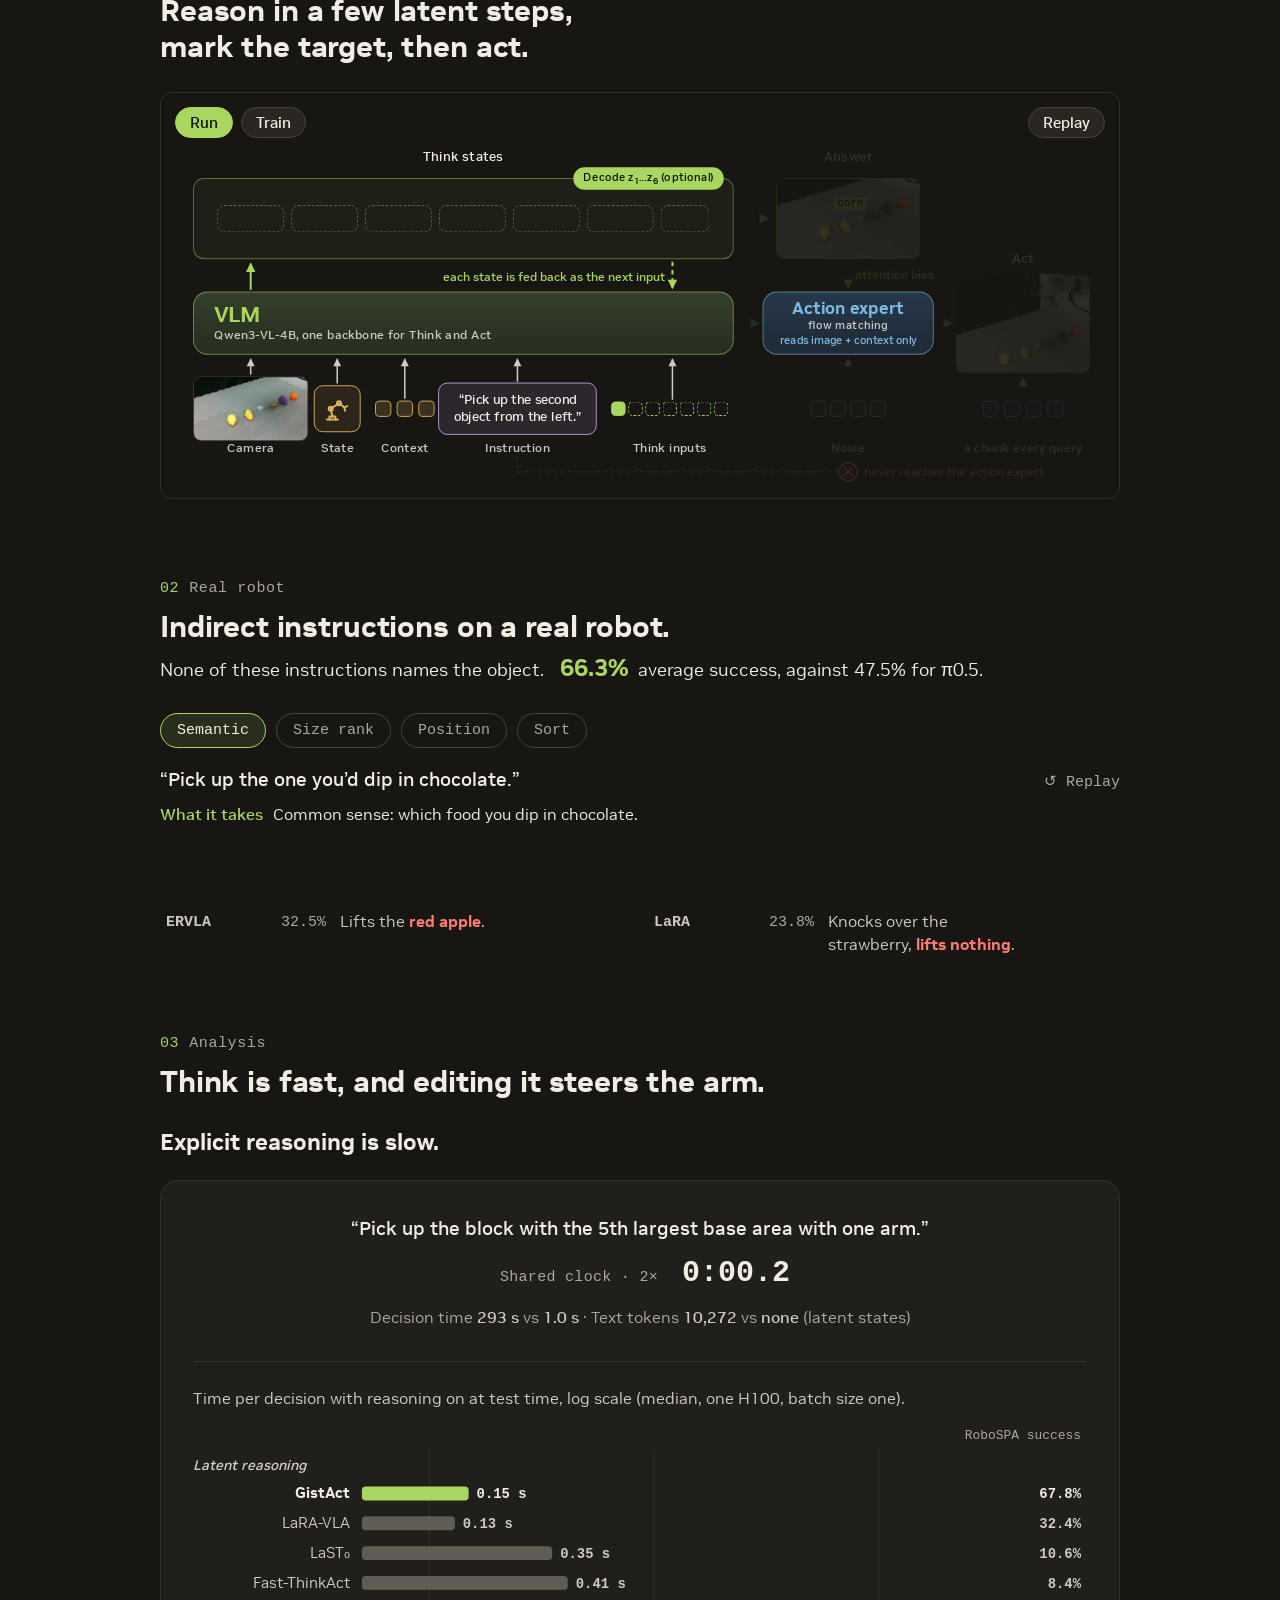
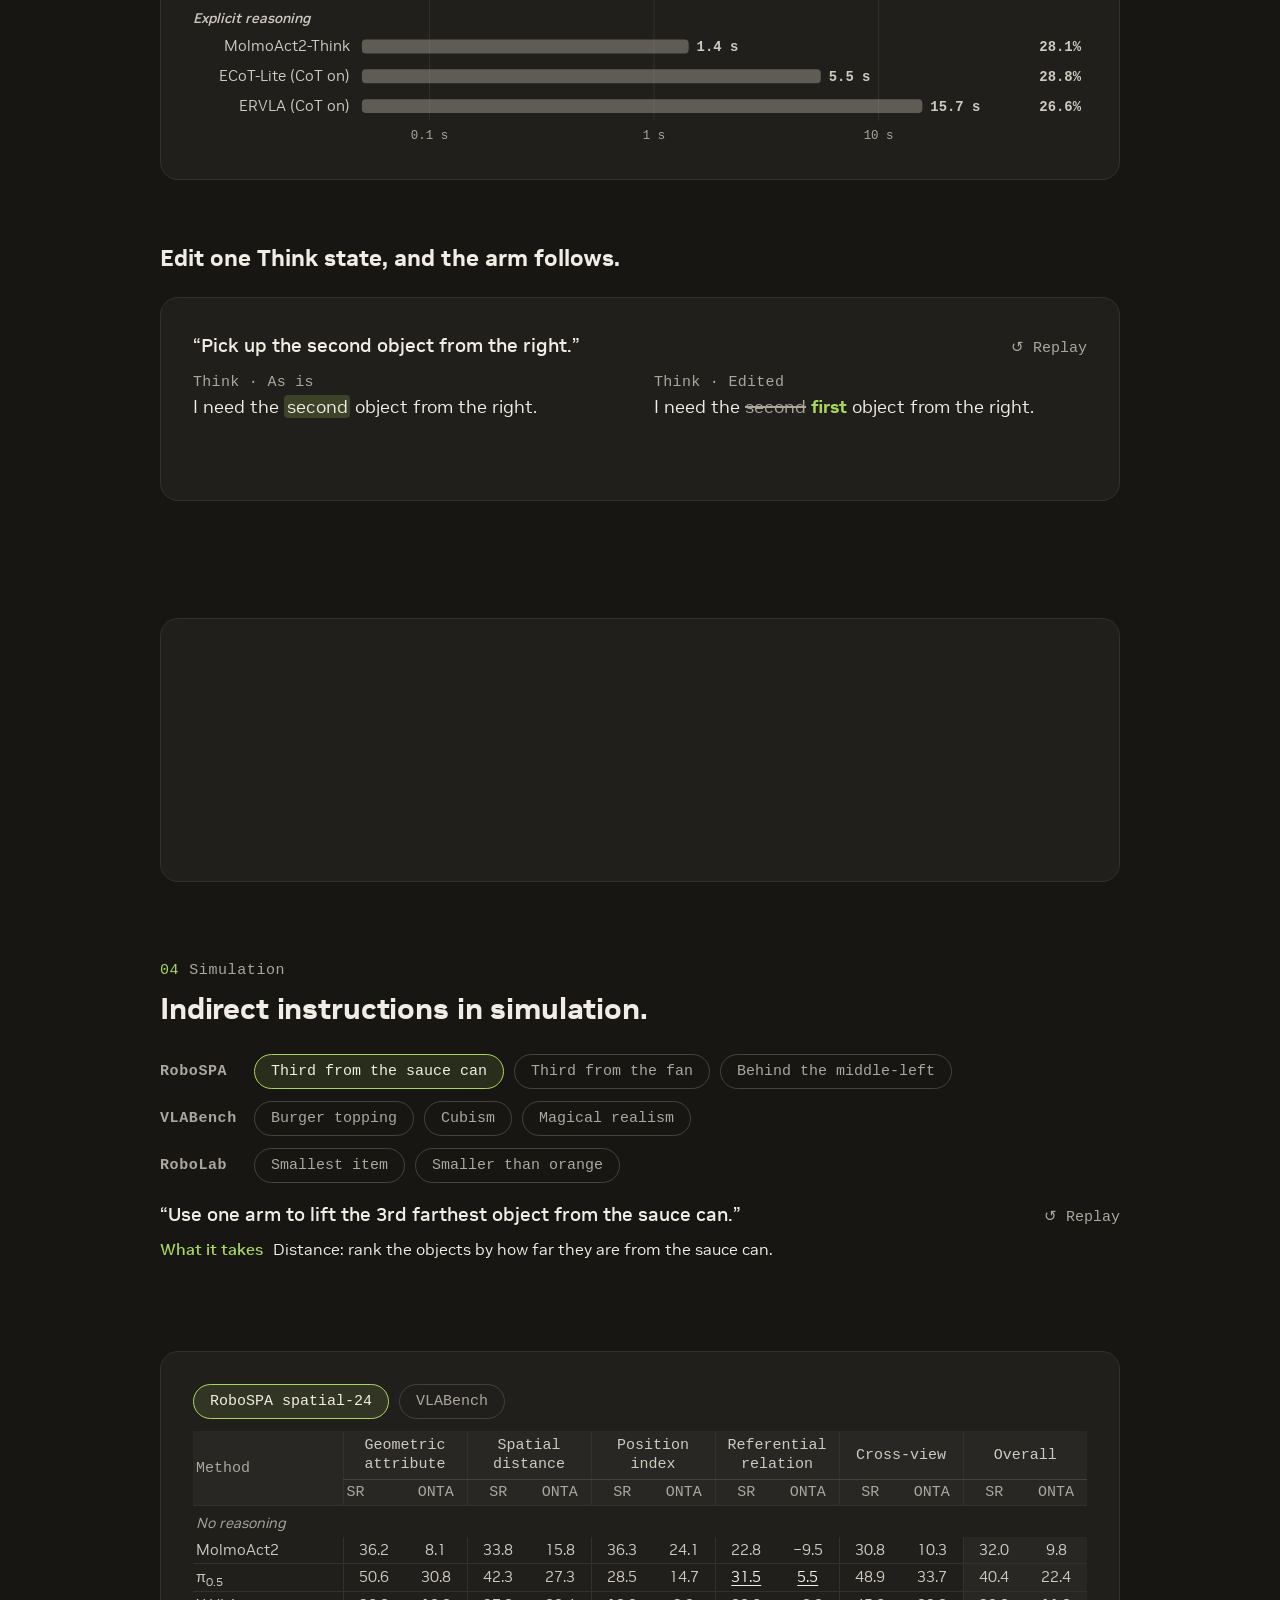
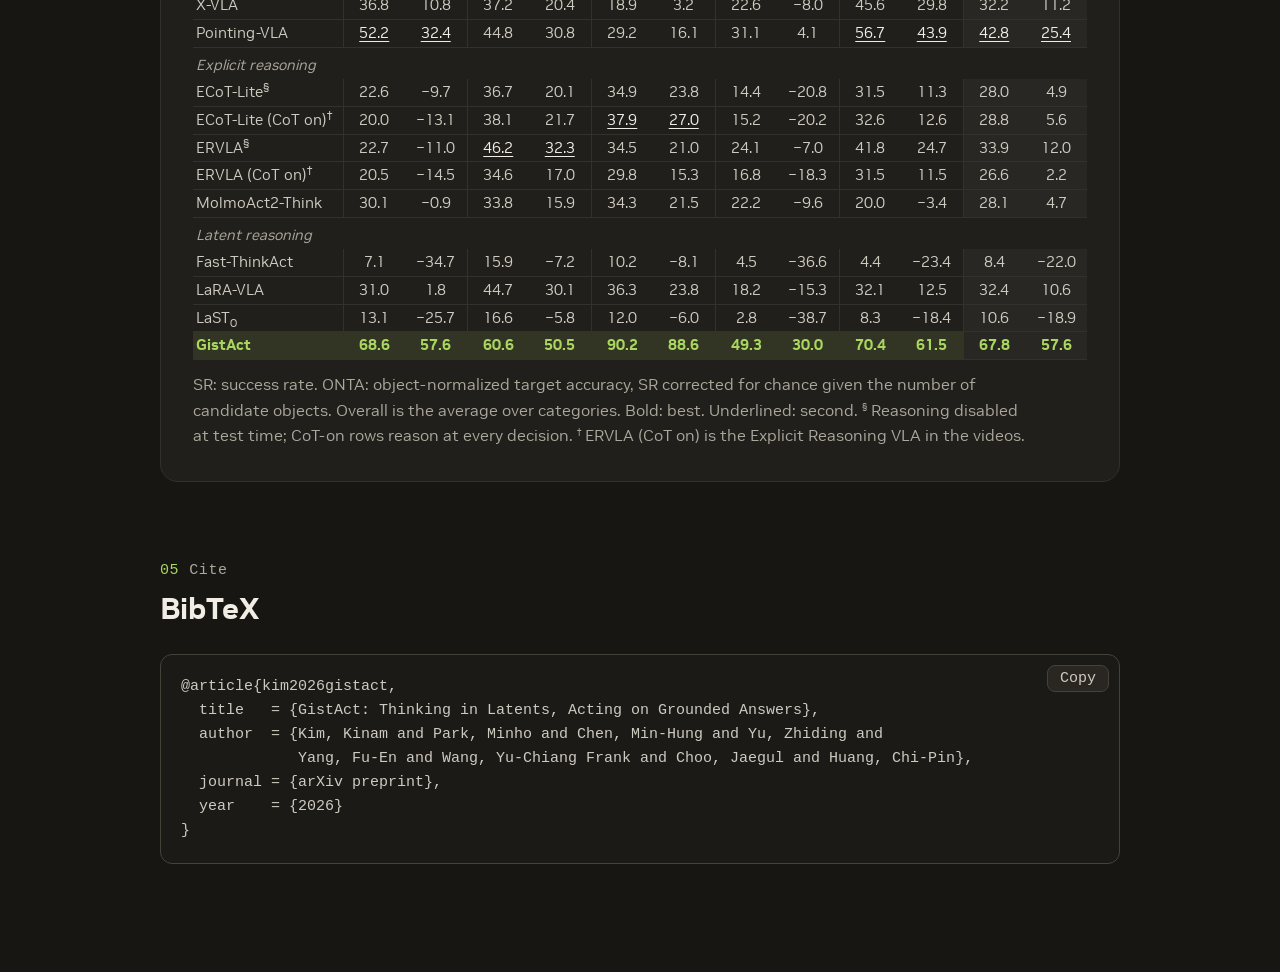
==== commit 3941581b: "Teaser poster = first frame Co-Authored-By: Claude Opus 5.5 <noreply@anthropic.com> Claude-Session: " ====
--- a/index.html
+++ b/index.html
@@ -8,8 +8,8 @@
 <meta name="description" content="GistAct works out hard instructions in a few supervised latent states, ends on an answer drawn in the image, and acts on it at the speed of a plain policy.">
 <meta name="theme-color" content="#171613">
 <script>try{document.documentElement.dataset.theme=localStorage.getItem('gistact-theme')==='light'?'light':'dark'}catch(e){document.documentElement.dataset.theme='dark'}</script>
-<link rel="stylesheet" href="static/css/style.css?v=63bc965">
-<script src="static/js/theme_toggle.js?v=63bc965"></script>
+<link rel="stylesheet" href="static/css/style.css?v=c72d4e8">
+<script src="static/js/theme_toggle.js?v=c72d4e8"></script>
 </head>
 <body>
 <a class="skip" href="#main">Skip to content</a>
@@ -52,7 +52,7 @@
 
 <div class="wrap tz">
   <div class="teaser">
-    <video id="teaser" muted loop playsinline preload="metadata" poster="static/media/teaser.jpg?v=63bc965" aria-label="Overview video"><source src="static/media/teaser.mp4?v=63bc965" type="video/mp4"></video>
+    <video id="teaser" muted loop playsinline preload="metadata" poster="static/media/teaser.jpg?v=c72d4e8" aria-label="Overview video"><source src="static/media/teaser.mp4?v=c72d4e8" type="video/mp4"></video>
   </div>
 </div>
 <div class="wrap">
@@ -84,7 +84,7 @@
       <p class="eyebrow"><i>01</i>Overview</p>
       <h2>Reason in a few latent steps, mark the target, then act.</h2>
     </div>
-    <iframe class="m1 rv" id="m1" src="static/arch/m1.html?v=63bc965" title="GistAct model: inference and training, animated" loading="lazy"></iframe>
+    <iframe class="m1 rv" id="m1" src="static/arch/m1.html?v=c72d4e8" title="GistAct model: inference and training, animated" loading="lazy"></iframe>
   </div>
 </section>
 
@@ -158,17 +158,17 @@
 </main>
 
 
-<script src="static/js/data.js?v=63bc965"></script>
-<script src="static/js/think.js?v=63bc965" onerror="void 0"></script>
-<script src="static/js/real_v2.js?v=63bc965" onerror="void 0"></script>
-<script src="static/js/real_baselines.js?v=63bc965" onerror="void 0"></script>
-<script src="static/js/edit_v2.js?v=63bc965" onerror="void 0"></script>
-<script src="static/js/grasp.js?v=63bc965" onerror="void 0"></script>
-<script src="static/js/real_fr3.js?v=63bc965" onerror="void 0"></script>
-<script src="static/js/robolab_lb.js?v=63bc965" onerror="void 0"></script>
-<script src="static/js/sim_v2.js?v=63bc965" onerror="void 0"></script>
-<script src="static/js/race_v3.js?v=63bc965" onerror="void 0"></script>
-<script src="static/js/extras.js?v=63bc965" onerror="void 0"></script>
-<script src="static/js/main.js?v=63bc965"></script>
+<script src="static/js/data.js?v=c72d4e8"></script>
+<script src="static/js/think.js?v=c72d4e8" onerror="void 0"></script>
+<script src="static/js/real_v2.js?v=c72d4e8" onerror="void 0"></script>
+<script src="static/js/real_baselines.js?v=c72d4e8" onerror="void 0"></script>
+<script src="static/js/edit_v2.js?v=c72d4e8" onerror="void 0"></script>
+<script src="static/js/grasp.js?v=c72d4e8" onerror="void 0"></script>
+<script src="static/js/real_fr3.js?v=c72d4e8" onerror="void 0"></script>
+<script src="static/js/robolab_lb.js?v=c72d4e8" onerror="void 0"></script>
+<script src="static/js/sim_v2.js?v=c72d4e8" onerror="void 0"></script>
+<script src="static/js/race_v3.js?v=c72d4e8" onerror="void 0"></script>
+<script src="static/js/extras.js?v=c72d4e8" onerror="void 0"></script>
+<script src="static/js/main.js?v=c72d4e8"></script>
 </body>
 </html>
